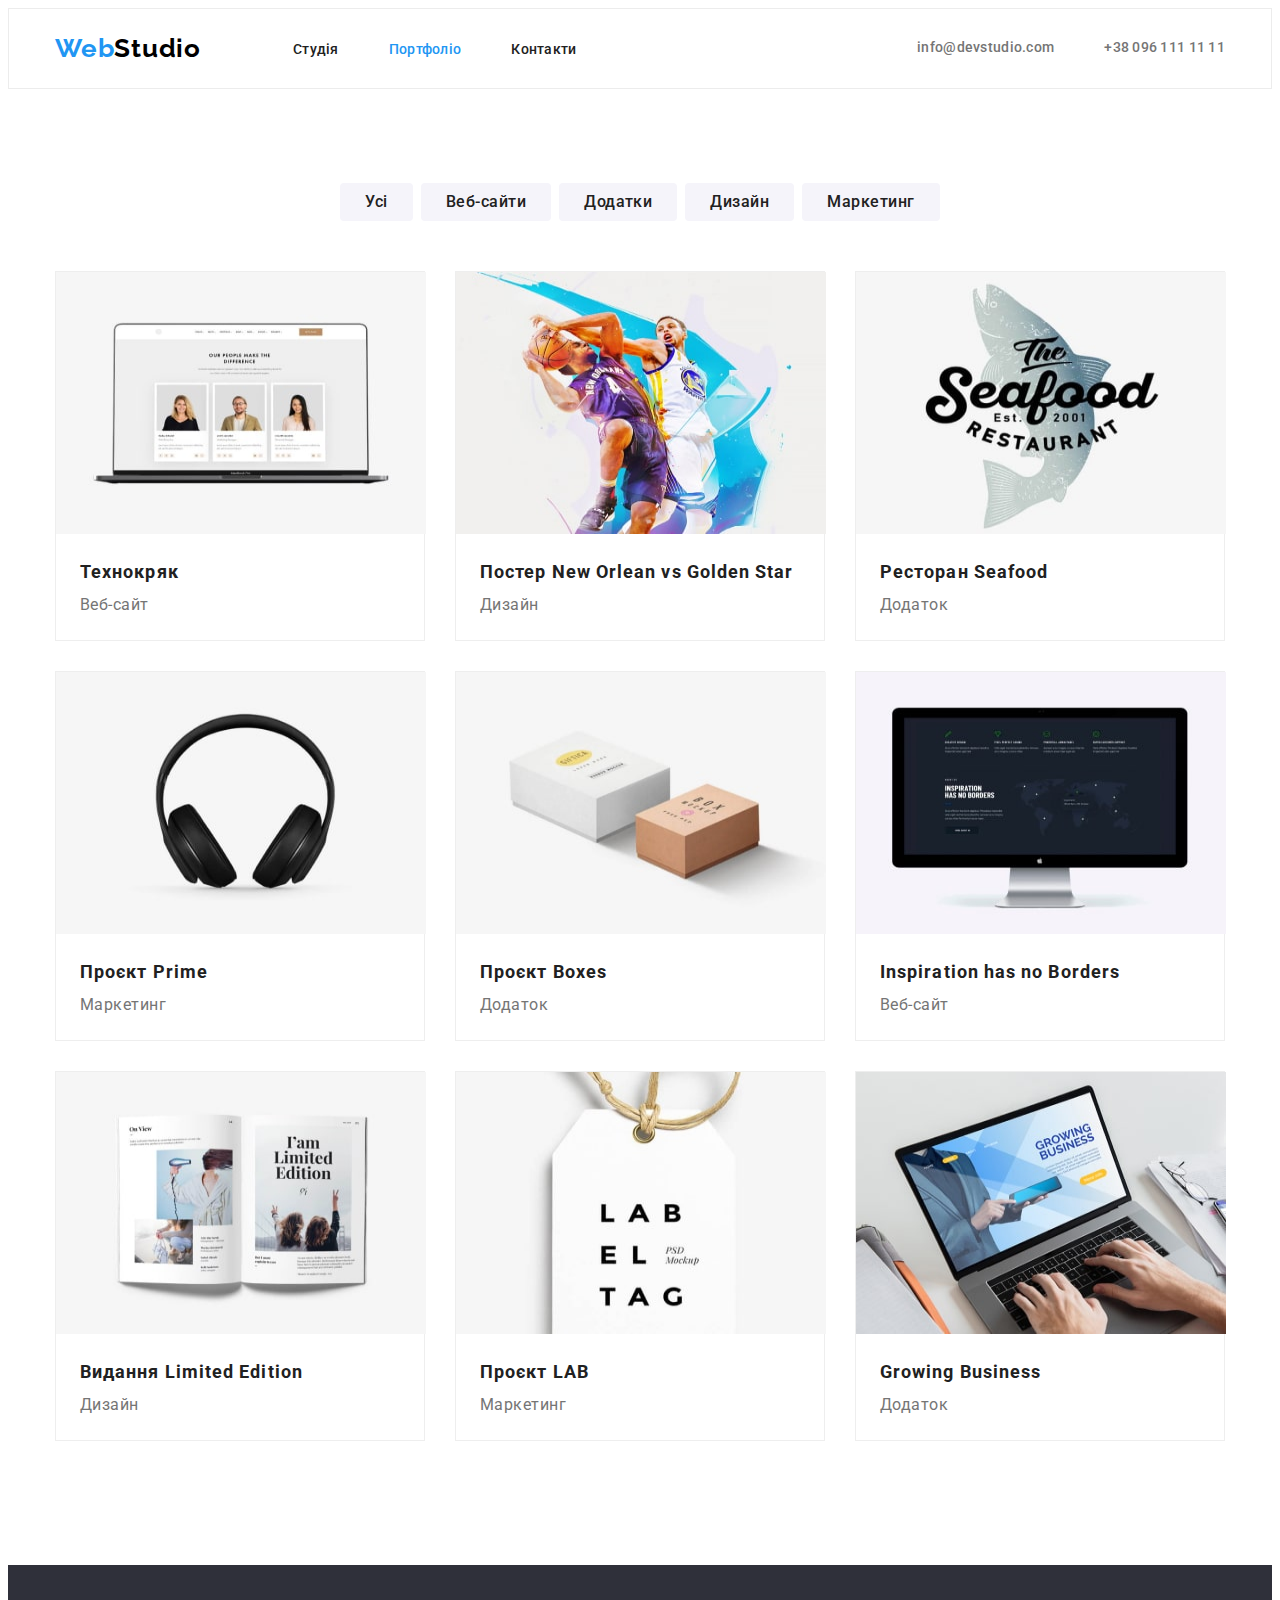
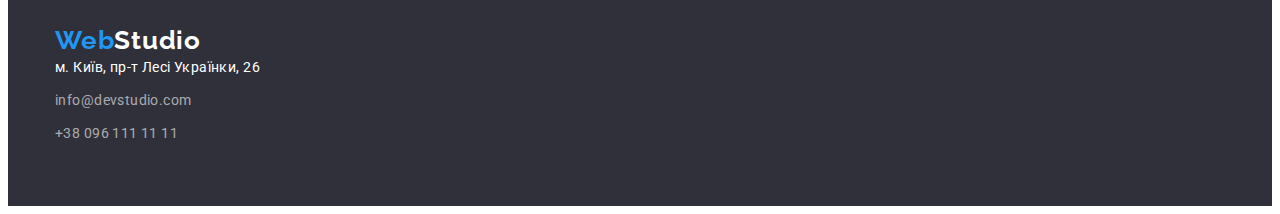
==== portfolio.html @ 326e21ad "clone" ====
<!DOCTYPE html>
<html lang="uk">

<head>
    <meta charset="UTF-8">
    <meta http-equiv="X-UA-Compatible" content="IE=edge">
    <meta name="viewport" content="width=device-width, initial-scale=1.0">
    <link rel="preconnect" href="https://fonts.googleapis.com">
    <link rel="preconnect" href="https://fonts.gstatic.com" crossorigin>
    <link
        href="https://fonts.googleapis.com/css2?family=Raleway:wght@700&family=Roboto:wght@400;500;700;900&display=swap"
        rel="stylesheet">
    <link rel="stylesheet" href="https://cdnjs.cloudflare.com/ajax/libs/modern-normalize/1.1.0/modern-normalize.min.css"
        integrity="sha512-wpPYUAdjBVSE4KJnH1VR1HeZfpl1ub8YT/NKx4PuQ5NmX2tKuGu6U/JRp5y+Y8XG2tV+wKQpNHVUX03MfMFn9Q=="
        crossorigin="anonymous" referrerpolicy="no-referrer" />
    <title>Portfolio</title>
    <link rel="stylesheet" href="./css/style.css">
</head>

<body>
    <!--Верхня лінія-->
    <header class="header">
        <div class="container">
            <a href="" target="_blank" rel="noopener noreferrer nofollow" class="header-logo logo link">Web<span
                    class="header-logo-black">Studio</span></a>
            <nav>
                <ul class="header-nav list">
                    <li><a href="./index.html" rel="noopener noreferrer nofollow" class="header-link link">Студія</a>
                    </li>
                    <li><a href="./portfolio.html" rel="noopener noreferrer nofollow"
                            class="header-link link current">Портфоліо</a>
                    </li>
                    <li><a href="" rel="noopener noreferrer nofollow" class="header-link link">Контакти</a>
                    </li>
                </ul>
            </nav>
            <ul class="header-auth-nav list">
                <li><a href="mailto:info@devstudio.com" target="_blank" rel="noopener noreferrer nofollow"
                        class="header-mail link">info@devstudio.com</a></li>
                <li><a href="tel:+380961111111" target="_blank" rel="noopener noreferrer nofollow"
                        class="header-tel link">+38 096 111 11 11</a></li>
            </ul>
        </div>
    </header>
    <main>
        <section class="portfolio">
            <div class="container">
                <h1 class="visually-hidden">Портфоліо</h1>
                <ul class="portfolio-nav list">
                    <li class="btn-items"> <button type="button" class="portfolio_btn btn">Усі</button></li>
                    <li class="btn-items"> <button type="button" class="portfolio_btn btn">Веб-сайти</button></li>
                    <li class="btn-items"> <button type="button" class="portfolio_btn btn">Додатки</button></li>
                    <li class="btn-items"> <button type="button" class="portfolio_btn btn">Дизайн</button></li>
                    <li class="btn-items"> <button type="button" class="portfolio_btn btn">Маркетинг</button></li>
                </ul>


                <ul class="project-list list">
                    <li class="project-items">
                        <a href="" target="_blank" rel="noopener noreferrer nofollow" class="project-link link">
                            <img src="./images/project01.jpg" alt="Проект 01" width="370" height="262">
                            <div class="descr">
                                <h2 class="project-title">Технокряк</h2>
                                <p class="project-text">Веб-сайт</p>
                            </div>
                        </a>
                    </li>
                    <li class="project-items">
                        <a href="" target="_blank" rel="noopener noreferrer nofollow" class="project-link link">
                            <img src="./images/project02.jpg" alt="Проект 02" width="370" height="262">
                            <div class="descr">
                                <h2 class="project-title">Постер New Orlean vs Golden Star</h2>
                                <p class="project-text">Дизайн</p>
                            </div>
                        </a>
                    </li>
                    <li class="project-items">
                        <a href="" target="_blank" rel="noopener noreferrer nofollow" class="project-link link">
                            <img src="./images/project03.jpg" alt="Проект 03" width="370" height="262">
                            <div class="descr">
                                <h2 class="project-title">Ресторан Seafood</h2>
                                <p class="project-text">Додаток</p>
                            </div>
                        </a>
                    </li>
                    <li class="project-items">
                        <a href="" target="_blank" rel="noopener noreferrer nofollow" class="project-link link">
                            <img src="./images/project04.jpg" alt="Проект 04" width="370" height="262">
                            <div class="descr">
                                <h2 class="project-title">Проєкт Prime</h2>
                                <p class="project-text">Маркетинг</p>
                            </div>
                        </a>
                    </li>
                    <li class="project-items">
                        <a href="" target="_blank" rel="noopener noreferrer nofollow" class="project-link link">
                            <img src="./images/project05.jpg" alt="Проект 05" width="370" height="262">
                            <div class="descr">
                                <h2 class="project-title">Проєкт Boxes</h2>
                                <p class="project-text">Додаток</p>
                            </div>
                        </a>
                    </li>
                    <li class="project-items">
                        <a href="" target="_blank" rel="noopener noreferrer nofollow" class="project-link link">
                            <img src="./images/project06.jpg" alt="Проект 06" width="370" height="262">
                            <div class="descr">
                                <h2 class="project-title">Inspiration has no Borders</h2>
                                <p class="project-text">Веб-сайт</p>
                            </div>
                        </a>
                    </li>
                    <li class="project-items">
                        <a href="" target="_blank" rel="noopener noreferrer nofollow" class="project-link link">
                            <img src="./images/project07.jpg" alt="Проект 07" width="370" height="262">
                            <div class="descr">
                                <h2 class="project-title">Видання Limited Edition</h2>
                                <p class="project-text">Дизайн</p>
                            </div>
                        </a>
                    </li>
                    <li class="project-items">
                        <a href="" target="_blank" rel="noopener noreferrer nofollow" class="project-link link">
                            <img src="./images/project08.jpg" alt="Проект 08" width="370" height="262">
                            <div class="descr">
                                <h2 class="project-title">Проєкт LAB</h2>
                                <p class="project-text">Маркетинг</p>
                            </div>
                        </a>
                    </li>
                    <li class="project-items">
                        <a href="" target="_blank" rel="noopener noreferrer nofollow" class="project-link link">
                            <img src="./images/project09.jpg" alt="СПроект 09" width="370" height="262">
                            <div class="descr">
                                <h2 class="project-title">Growing Business</h2>
                                <p class="project-text">Додаток</p>
                            </div>
                        </a>
                    </li>
                </ul>
            </div>
        </section>
    </main>
    <!--Підвал-->
    <footer class="footer">
        <div class="container">
            <a href="" target="_blank" rel="noopener noreferrer nofollow" class="footer-logo logo link">Web<span
                    class="footer-logo-white">Studio</span></a>
            <address class="footer-address">
                <ul class="footer-list list">
                    <li class="footer-items"><a href="https://goo.gl/maps/jgDKuxCp8KNMwroH9" target="_blank"
                            rel="noopener noreferrer nofollow" class="footer-address-contact link">м. Київ, пр-т Лесі
                            Українки, 26</a></li>
                    <li class="footer-items"><a href="mailto:info@devstudio.com" target="_blank"
                            rel="noopener noreferrer nofollow" class="footer-address-mail link">info@devstudio.com</a>
                    </li>
                    <li class="footer-items"><a href="tel:+380961111111" target="_blank"
                            rel="noopener noreferrer nofollow" class="footer-address-tel link">+38
                            096 111 11 11</a></li>
                </ul>
            </address>
            <!-- <ul>
                <li><a href="" aria-label="Facebook"></a></li>
                <li><a href="" aria-label="Twiter"></a></li>
                <li><a href="" aria-label="Instagram"></a></li>
                <li><a href="" aria-label="LinkedIn"></a></li>
            </ul> -->
        </div>
    </footer>

</body>

</html>
---- css/style.css ----
:root {
    /* основний колір тексту */
    --primary_text-color: #757575;
    /* колір тексту заголовків */
    --title-text-color: #212121;
    /* основний білий колір*/
    --primary-white-color: #FFFFFF;
    /* вторичний чорний колір*/
    --secondary-black-color: #000000;
    /* вторичний чорний колір*/
    --secondary-white-color-opacity: rgba(255, 255, 255, 0.6);
    /* колір акценту*/
    --accent_color: #2196F3;

    /* колір фону */
    --primari-bg-color: #F5F5F5;
    /* колір фону */
    --primari-black-bg-color: #2F303A;
    /* вторичний білий колір фону */
    --secondary-bg-color: #F5F4FA;

    --main-font: 'Roboto', sans-serif;
    --secondary-font: 'Raleway', sans-serif;
}

html {
    box-sizing: border-box;
}

*,
*::after,
*::before {
    box-sizing: inherit;
}

p,
h1,
h2,
h3,
h4,
h5,
h6 {
    margin: 0px;
}

ul,
ol {
    margin: 0px;
    padding-left: 0px;
}

button {
    cursor: pointer;
}

img {
    display: block;
}

body {
    font-family: var(--main-font);
}

/* ------Utilitarian Class  -------- */
.link {
    text-decoration: none;
}

.list {
    list-style: none;
}

.visually-hidden {
    position: absolute;
    width: 1px;
    height: 1px;
    margin: -1px;
    border: 0;
    padding: 0;
    white-space: nowrap;
    overflow: hidden;
}

.title {
    font-weight: 700;
    font-size: 36px;
    line-height: 1.17;
    text-align: center;
    letter-spacing: 0.03em;
    color: var(--title-text-color);
}

.logo {
    font-family: var(--secondary-font);
    font-weight: 700;
    font-size: 26px;
    line-height: 1.19;
    letter-spacing: 0.03em;
    color: var(--accent_color);
}

.btn {
    font-family: inherit;
    border-radius: 4px;
    border: 0;
}

.container {
    width: 1200px;
    padding-left: 15px;
    padding-right: 15px;
    margin: 0 auto;
}

/* ------HEADER-------- */
.header {
    background: var(--primary-white-color);
    border: 1px solid #ECECEC;
}

header .container {
    display: flex;
    align-items: center;

}

.header-logo {
    margin-right: 92px;
    padding: 24px 0;
    display: block;
}

.header-logo-black {
    color: var(--secondary-black-color);
}

.header-nav {
    display: flex;
}

.header-nav li {
    margin-right: 50px;
}

.header-nav li:last-child {
    margin-right: 0;
}

.header-auth-nav {
    font-weight: 500;
    font-size: 14px;
    line-height: 1.14;
    letter-spacing: 0.02em;
    display: flex;
    margin-left: auto;
}

.header-link {
    font-weight: 500;
    font-size: 14px;
    line-height: 1.14;
    letter-spacing: 0.02em;
    color: var(--title-text-color);
}

.header-link:hover,
.header-link:focus,
.current {
    color: var(--accent_color);
}

.header-tel {
    margin-left: 50px;
}

.header-mail,
.header-tel {
    color: var(--primary_text-color);
}

.header-mail:hover,
.header-mail:focus,
.header-tel:hover,
.header-tel:focus {
    color: var(--accent_color);
}

/* ------ HERO -------- */
.hero {
    /* временно */
    background: var(--primari-black-bg-color);
    padding-top: 200px;
    padding-bottom: 200px;
}

.hero .container {}

.hero-title {
    font-weight: 900;
    font-size: 44px;
    line-height: 1.36;
    text-align: center;
    letter-spacing: 0.06em;
    text-transform: uppercase;
    color: var(--primary-white-color);
    margin-bottom: 30px;
}

.hero-btn {
    width: 216px;
    height: 50px;
    left: 692px;
    top: 430px;
    font-weight: 700;
    font-size: 16px;
    line-height: 1.88;
    letter-spacing: 0.06em;
    color: var(--primary-white-color);
    background: var(--accent_color);
    border: 0;
    box-shadow: 0px 4px 4px rgba(0, 0, 0, 0.15);
    margin: 0 auto;
    display: block;
}

.hero-btn:hover,
.hero-btn:focus {
    background: #188CE8;
}

/* ------ PROPERTY -------- */
.property {
    padding: 94px 0;
}

.container .property-list {
    display: flex;
}

.property-items {
    margin-right: 30px;

}

.property-items:last-child {
    margin-right: 0;
}

.property-pre-title {
    font-size: 14px;
    line-height: 1.14;
    letter-spacing: 0.03em;
    text-transform: uppercase;
    color: var(--title-text-color);
    margin-bottom: 10px;
}

.property-text {
    font-size: 14px;
    line-height: 1.71;
    letter-spacing: 0.03em;
    color: var(--primary_text-color);
}

/* ------OUR WORK-------- */
.our-work {
    padding-bottom: 94px;
}

.our-work-title {
    margin-bottom: 50px;
}

.our-work .our-work-list {
    display: flex;
    gap: 30px;
}

/* ------OUR TEAM-------- */
.our-team {
    background: var(--secondary-bg-color);
    padding: 94px 0;
}

.our-team-title {
    margin-bottom: 50px;
}

.our-team .our-team-list {
    display: flex;
    justify-content: space-around;
}

.our-team-items {
    background: var(--primary-white-color);
}

.our-team-subtitle {
    font-weight: 500;
    font-size: 16px;
    line-height: 1.19;
    text-align: center;
    letter-spacing: 0.03em;
    color: var(--title-text-color);

    padding-bottom: 10px;
}

.our-team-text {
    font-size: 16px;
    line-height: 1.19;
    text-align: center;
    letter-spacing: 0.03em;
    color: var(--primary_text-color);

}

.our-team-list .descr {
    padding-top: 30px;
    padding-bottom: 30px;
}


/* ------ FOOTER -------- */
.footer {
    background: var(--primari-black-bg-color);
    padding-top: 60px;
    padding-bottom: 60px;
}

.footer-logo {
    display: block;
}

.footer-logo-white {
    color: var(--primary-white-color);

}

.footer-list {}

.footer-items {
    padding-bottom: 9px;
}

.footer-items:last-child {
    padding-bottom: 0;
}

.footer-address-contact {
    font-size: 14px;
    line-height: 1.71;
    letter-spacing: 0.03em;
    color: var(--primary-white-color);
}

.footer-address-tel,
.footer-address-mail {
    font-size: 14px;
    line-height: 1.71;
    letter-spacing: 0.03em;
    color: var(--secondary-white-color-opacity);
}

.footer-address {
    font-style: inherit;
}

.footer-address-contact:hover,
.footer-address-contact:focus,
.footer-address-mail:hover,
.footer-address-mail:focus,
.footer-address-tel:hover,
.footer-address-tel:focus {
    color: var(--accent_color);
}

/* ------PORTFOLIO  -------- */

.portfolio {
    padding-top: 94px;
    padding-bottom: 94px;
}

.container .portfolio-nav {
    display: flex;
    justify-content: center;
    margin-bottom: 50px;
}


/* ------ FILTERS -------- */
.btn-items:not(:last-child) {
    margin-right: 8px;
}

.portfolio_btn {
    font-weight: 500;
    font-size: 16px;
    line-height: 1.62;
    text-align: center;
    letter-spacing: 0.03em;
    color: var(--title-text-color);
    background: var(--secondary-bg-color);
    padding: 6px 25px;
}

.portfolio_btn:hover,
.portfolio_btn:focus {
    color: var(--primary-white-color);
    background: var(--accent_color);
    box-shadow: 0px 3px 1px rgba(0, 0, 0, 0.1), 0px 1px 2px rgba(0, 0, 0, 0.08), 0px 2px 2px rgba(0, 0, 0, 0.12);
}

/* ------ PROJECT -------- */
.container .project-list {
    display: flex;
    flex-wrap: wrap;
}

.project-items {
    border: 1px solid #EEEEEE;
    width: calc((100% - 60px) / 3);
    margin-right: 30px;
    margin-bottom: 30px;
}

.project-items:nth-child(3n) {
    margin-right: 0;
}

.project-title {
    font-size: 18px;
    line-height: 2;
    letter-spacing: 0.06em;
    color: var(--title-text-color);

}

.project-text {
    font-size: 16px;
    line-height: 1.88;
    letter-spacing: 0.03em;
    color: var(--primary_text-color);

}

.project-items .descr {
    padding-top: 20px;
    padding-bottom: 20px;
    padding-left: 24px;
    padding-left: 24px;
}
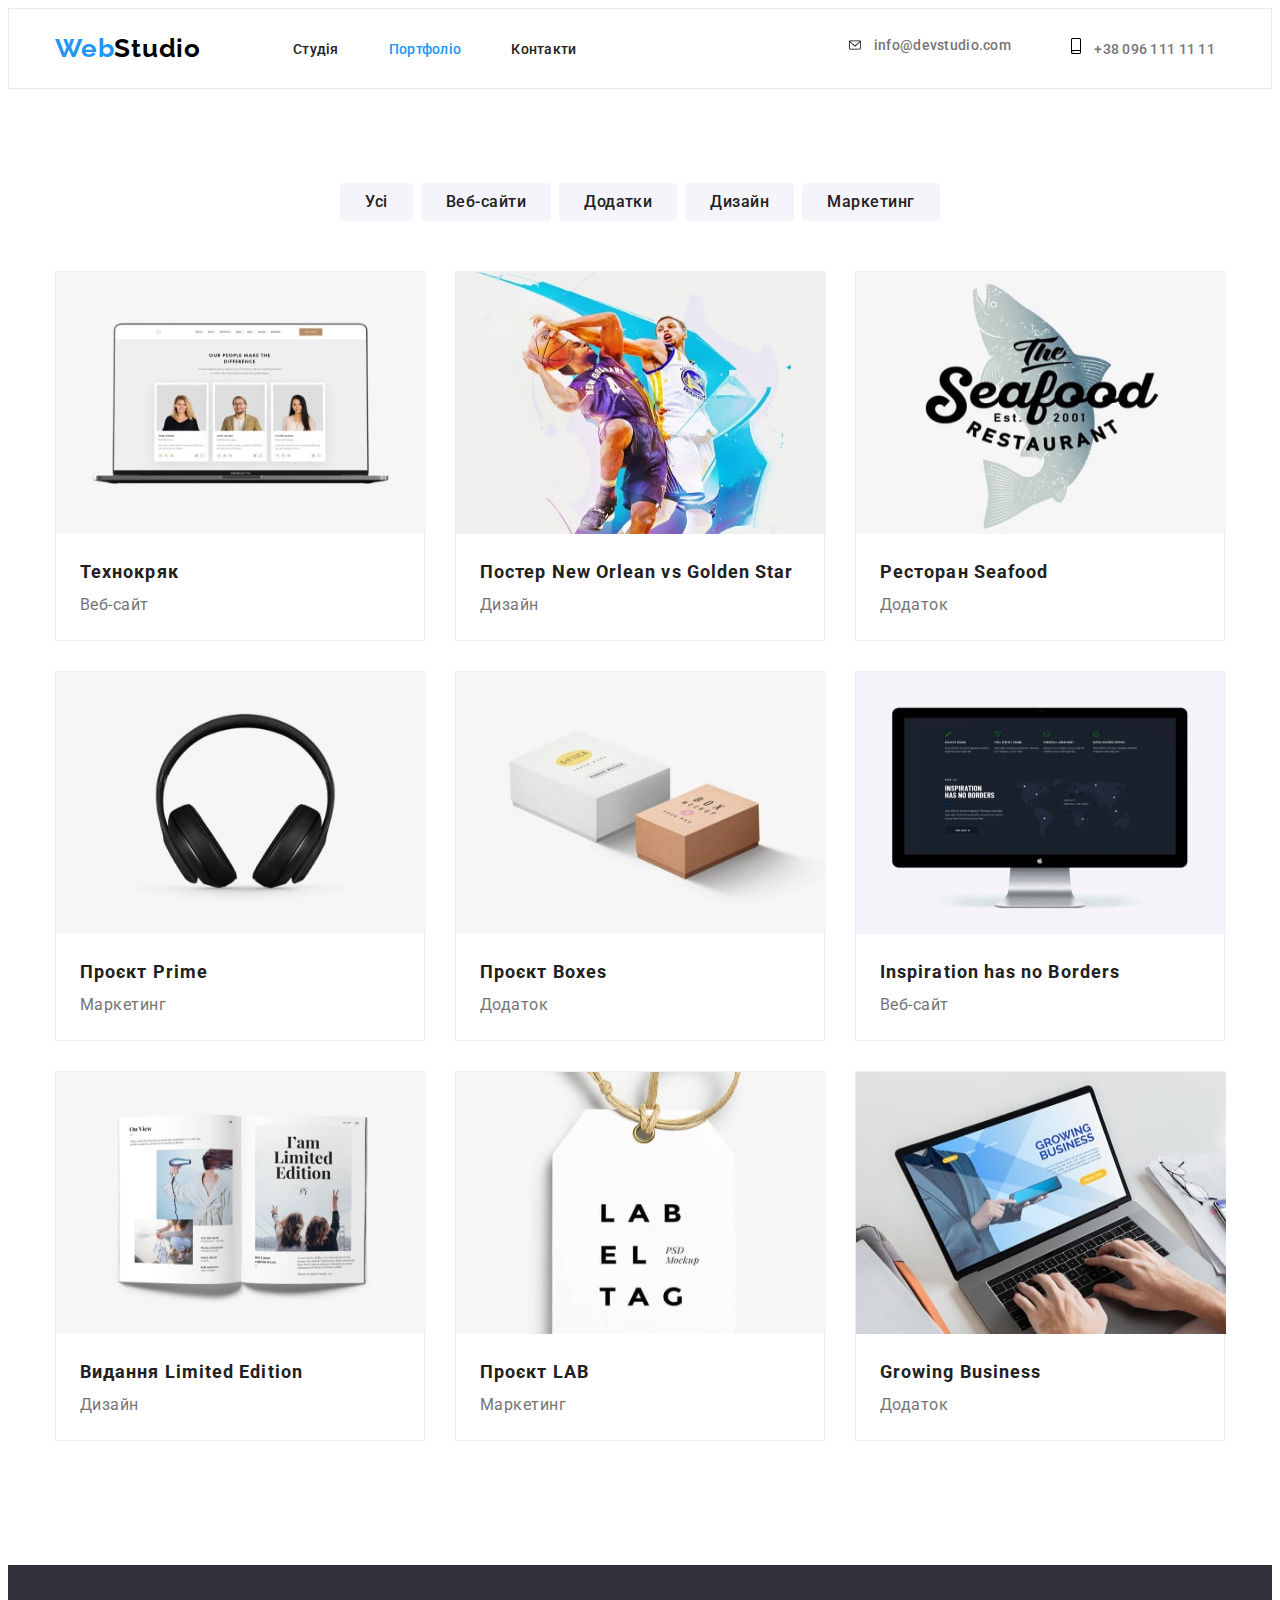
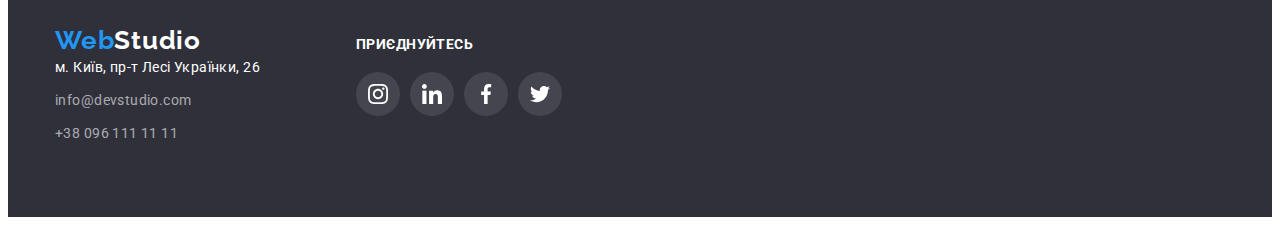
==== commit c7427921: "add focus" ====
--- a/portfolio.html
+++ b/portfolio.html
@@ -35,10 +35,23 @@
                 </ul>
             </nav>
             <ul class="header-auth-nav list">
-                <li><a href="mailto:info@devstudio.com" target="_blank" rel="noopener noreferrer nofollow"
-                        class="header-mail link">info@devstudio.com</a></li>
-                <li><a href="tel:+380961111111" target="_blank" rel="noopener noreferrer nofollow"
-                        class="header-tel link">+38 096 111 11 11</a></li>
+                <li class="header-auth-items"><a href="mailto:info@devstudio.com" target="_blank"
+                        rel="noopener noreferrer nofollow" class="header-mail link">
+                        <svg class="header-mail-icon icon">
+                            <use href="./images/icons.svg#icon-envelope"></use>
+                        </svg>
+
+                        <span class="header-mail-icon icon">info@devstudio.com</span>
+                    </a>
+                </li>
+                <li class="header-auth-items"><a href="tel:+380961111111" target="_blank"
+                        rel="noopener noreferrer nofollow" class="header-tel link">
+                        <svg class="header-tel-icon icon">
+                            <use href="./images/icons.svg#icon-smartphone"></use>
+                        </svg>
+                        <span class="header-mail-icon icon">+38 096 111 11 11</span>
+                    </a>
+                </li>
             </ul>
         </div>
     </header>
@@ -144,27 +157,47 @@
     <!--Підвал-->
     <footer class="footer">
         <div class="container">
-            <a href="" target="_blank" rel="noopener noreferrer nofollow" class="footer-logo logo link">Web<span
-                    class="footer-logo-white">Studio</span></a>
-            <address class="footer-address">
-                <ul class="footer-list list">
-                    <li class="footer-items"><a href="https://goo.gl/maps/jgDKuxCp8KNMwroH9" target="_blank"
-                            rel="noopener noreferrer nofollow" class="footer-address-contact link">м. Київ, пр-т Лесі
-                            Українки, 26</a></li>
-                    <li class="footer-items"><a href="mailto:info@devstudio.com" target="_blank"
-                            rel="noopener noreferrer nofollow" class="footer-address-mail link">info@devstudio.com</a>
-                    </li>
-                    <li class="footer-items"><a href="tel:+380961111111" target="_blank"
-                            rel="noopener noreferrer nofollow" class="footer-address-tel link">+38
-                            096 111 11 11</a></li>
-                </ul>
-            </address>
-            <!-- <ul>
-                <li><a href="" aria-label="Facebook"></a></li>
-                <li><a href="" aria-label="Twiter"></a></li>
-                <li><a href="" aria-label="Instagram"></a></li>
-                <li><a href="" aria-label="LinkedIn"></a></li>
-            </ul> -->
+            <div class="footer-list-items item1">
+                <a href="" target="_blank" rel="noopener noreferrer nofollow" class="footer-logo logo link">Web<span
+                        class="footer-logo-white">Studio</span></a>
+                <address class="footer-address">
+                    <ul class="footer-list list">
+                        <li class="footer-items"><a href="https://goo.gl/maps/jgDKuxCp8KNMwroH9" target="_blank"
+                                rel="noopener noreferrer nofollow" class="footer-address-contact link">м. Київ, пр-т
+                                Лесі
+                                Українки, 26</a></li>
+                        <li class="footer-items"><a href="mailto:info@devstudio.com" target="_blank"
+                                rel="noopener noreferrer nofollow"
+                                class="footer-address-mail link">info@devstudio.com</a>
+                        </li>
+                        <li class="footer-items"><a href="tel:+380961111111" target="_blank"
+                                rel="noopener noreferrer nofollow" class="footer-address-tel link">+38
+                                096 111 11 11</a></li>
+                    </ul>
+                </address>
+            </div>
+            <div class="footer-list-items item2">
+                <h2 class="footer-title title">приєднуйтесь</h2>
+                <ul class="footer-soc-list list">
+                    <li class="footer-soc-items"><a href="#" class="footer-soc-link link"><svg width="20" height="20"
+                                class="footer-soc-icons">
+                                <use href="./images/icons.svg#icon-instagram"></use>
+                            </svg></a></li>
+                    <li class="footer-soc-items"><a href="#" class="footer-soc-link link"><svg width="20" height="20"
+                                class="footer-soc-icons">
+                                <use href="./images/icons.svg#icon-linkedin"></use>
+                            </svg></a></li>
+                    <li class="footer-soc-items"><a href="#" class="footer-soc-link link"><svg width="20" height="20"
+                                class="footer-soc-icons">
+                                <use href="./images/icons.svg#icon-facebook"></use>
+                            </svg></a></li>
+                    <li class="footer-soc-items"><a href="#" class="footer-soc-link link"><svg width="20" height="20"
+                                class="footer-soc-icons">
+                                <use href="./images/icons.svg#icon-twitter"></use>
+                            </svg></a></li>
+                </ul>
+            </div>
+            </ul>
         </div>
     </footer>
 
--- a/css/style.css
+++ b/css/style.css
@@ -155,6 +155,18 @@
     margin-left: auto;
 }
 
+.header-mail-icon {
+    margin-right: 10px;
+    height: 10px;
+    width: 12px;
+}
+
+.header-tel-icon {
+    margin-right: 10px;
+    height: 16px;
+    width: 10px;
+}
+
 .header-link {
     font-weight: 500;
     font-size: 14px;
@@ -163,10 +175,12 @@
     color: var(--title-text-color);
 }
 
+
 .header-link:hover,
 .header-link:focus,
 .current {
     color: var(--accent_color);
+
 }
 
 .header-tel {
@@ -178,22 +192,27 @@
     color: var(--primary_text-color);
 }
 
-.header-mail:hover,
-.header-mail:focus,
-.header-tel:hover,
-.header-tel:focus {
+.header-auth-items:hover svg,
+.header-auth-items:focus svg,
+.header-auth-items:hover span,
+.header-auth-items:focus span,
+.current {
     color: var(--accent_color);
-}
+    fill: var(--accent_color);
+}
+
 
 /* ------ HERO -------- */
 .hero {
-    /* временно */
-    background: var(--primari-black-bg-color);
+    background-image: linear-gradient(45deg, rgba(47, 48, 58, 0.4), rgba(47, 48, 58, 0.4)),
+        url('../images/hero_bg.jpg');
+    background-repeat: no-repeat;
+    background-size: cover;
+    background-position: center;
+    background-color: rgba(47, 48, 58, 0.4);
     padding-top: 200px;
     padding-bottom: 200px;
 }
-
-.hero .container {}
 
 .hero-title {
     font-weight: 900;
@@ -239,12 +258,55 @@
 
 .property-items {
     margin-right: 30px;
-
 }
 
 .property-items:last-child {
     margin-right: 0;
 }
+
+.property-items::before {
+    display: block;
+    content: "";
+    height: 120px;
+    /* background-size: contain;  */
+
+    background: var(--secondary-bg-color);
+    margin-bottom: 30px;
+}
+
+.property-items.property-icons1::before {
+    background-image: url("../images/antenna.svg");
+    background-repeat: no-repeat;
+    background-position: center;
+}
+
+.property-items.property-icons2::before {
+    background-image: url("../images/clock.svg");
+    background-repeat: no-repeat;
+    background-position: center;
+}
+
+.property-items.property-icons3::before {
+    background-image: url("../images/diagram.svg");
+    background-repeat: no-repeat;
+    background-position: center;
+}
+
+.property-items.property-icons4::before {
+    background-image: url("../images/astronaut.svg");
+    background-repeat: no-repeat;
+    background-position: center;
+}
+
+/* 
+.property-icons {
+    background: var(--secondary-bg-color);
+    border-radius: 4px;
+    max-width: 270px;
+    max-height: 120px;
+    padding: 25px 100px;
+    margin-bottom: 30px;
+} */
 
 .property-pre-title {
     font-size: 14px;
@@ -288,11 +350,15 @@
 
 .our-team .our-team-list {
     display: flex;
-    justify-content: space-around;
+    gap: 30px;
 }
 
 .our-team-items {
     background: var(--primary-white-color);
+    filter: drop-shadow(0px 4px 4px rgba(0, 0, 0, 0.25));
+    box-shadow: 0px 1px 3px rgba(0, 0, 0, 0.12), 0px 1px 1px rgba(0, 0, 0, 0.14), 0px 2px 1px rgba(0, 0, 0, 0.2);
+    border-radius: 0px 0px 4px 4px;
+    padding-bottom: 30px;
 }
 
 .our-team-subtitle {
@@ -320,6 +386,92 @@
     padding-bottom: 30px;
 }
 
+.our-team-list {
+    display: flex;
+}
+
+.our-team-soc-list {
+    display: flex;
+    justify-content: center;
+}
+
+.our-team-soc-items {
+    width: 44px;
+    height: 44px;
+
+}
+
+.our-team-soc-items:not(:last-child) {
+    margin-right: 10px;
+
+}
+
+.our-team-soc-link {
+    display: flex;
+    width: 100%;
+    height: 100%;
+    border-radius: 50%;
+    justify-content: center;
+    align-items: center;
+    color: var(--primary_text-color);
+    background-color: var(--primary-white-color);
+}
+
+.our-team-soc-link:hover,
+.our-team-soc-link:focus {
+    background-color: var(--accent_color);
+    color: var(--primary-white-color);
+}
+
+.our-team-soc-icons {
+    fill: currentColor;
+}
+
+/* ------ CUSTOMER -------- */
+.customer {
+    padding: 94px 0;
+}
+
+.customer-title {
+    margin-bottom: 50px;
+}
+
+.customer-list {
+    display: flex;
+}
+
+.customer-items {
+    width: 170px;
+    height: 92px;
+    padding: 16px 32px;
+    gap: 30px;
+    border: 1px solid #AFB1B8;
+
+}
+
+.customer-items:not(:last-child) {
+    margin-right: 30px;
+}
+
+.customer-items:hover,
+.customer-items:focus {
+    border: 1px solid var(--accent_color);
+}
+
+.customer-icons {
+    fill: currentColor;
+}
+
+
+
+.customer-link {
+    display: flex;
+    width: 100%;
+    height: 100%;
+    justify-content: center;
+    align-items: center;
+    color: #AFB1B8;
+}
 
 /* ------ FOOTER -------- */
 .footer {
@@ -336,8 +488,6 @@
     color: var(--primary-white-color);
 
 }
-
-.footer-list {}
 
 .footer-items {
     padding-bottom: 9px;
@@ -375,6 +525,79 @@
     color: var(--accent_color);
 }
 
+.footer-title {
+    display: inline-block;
+    font-size: 14px;
+    line-height: 16px;
+    letter-spacing: 0.03em;
+    text-transform: uppercase;
+    color: var(--primary-white-color);
+    margin-bottom: 20px;
+    justify-content: left;
+}
+
+.footer-list {
+    display: flex;
+}
+
+.footer-list-items.item1 {
+    display: inline-block;
+    height: 132px;
+    width: 231px;
+
+
+}
+
+.footer-soc-list {
+    display: flex;
+    justify-content: center;
+}
+
+.footer-soc-items {
+    width: 44px;
+    height: 44px;
+
+}
+
+.footer-soc-items:not(:last-child) {
+    margin-right: 10px;
+
+}
+
+.footer-soc-link {
+    display: flex;
+    width: 100%;
+    height: 100%;
+    border-radius: 50%;
+    justify-content: center;
+    align-items: center;
+    color: var(--primary-white-color);
+    background-color: rgba(255, 255, 255, 0.1);
+}
+
+.footer-soc-link:hover,
+.footer-soc-link:focus {
+    background-color: var(--accent_color);
+    color: var(--primary-white-color);
+}
+
+.footer-soc-icons {
+    fill: currentColor;
+}
+
+.footer .container {
+    display: flex;
+    align-items: baseline;
+}
+
+.footer-list {
+    display: block;
+}
+
+.item1 {
+    margin-right: 70px;
+}
+
 /* ------PORTFOLIO  -------- */
 
 .portfolio {
@@ -387,7 +610,6 @@
     justify-content: center;
     margin-bottom: 50px;
 }
-
 
 /* ------ FILTERS -------- */
 .btn-items:not(:last-child) {
@@ -412,6 +634,10 @@
     box-shadow: 0px 3px 1px rgba(0, 0, 0, 0.1), 0px 1px 2px rgba(0, 0, 0, 0.08), 0px 2px 2px rgba(0, 0, 0, 0.12);
 }
 
+
+
+
+
 /* ------ PROJECT -------- */
 .container .project-list {
     display: flex;
@@ -450,4 +676,8 @@
     padding-bottom: 20px;
     padding-left: 24px;
     padding-left: 24px;
+}
+
+.project-items:hover {
+    box-shadow: 0px 3px 1px rgba(0, 0, 0, 0.1), 0px 1px 2px rgba(0, 0, 0, 0.08), 0px 2px 2px rgba(0, 0, 0, 0.12);
 }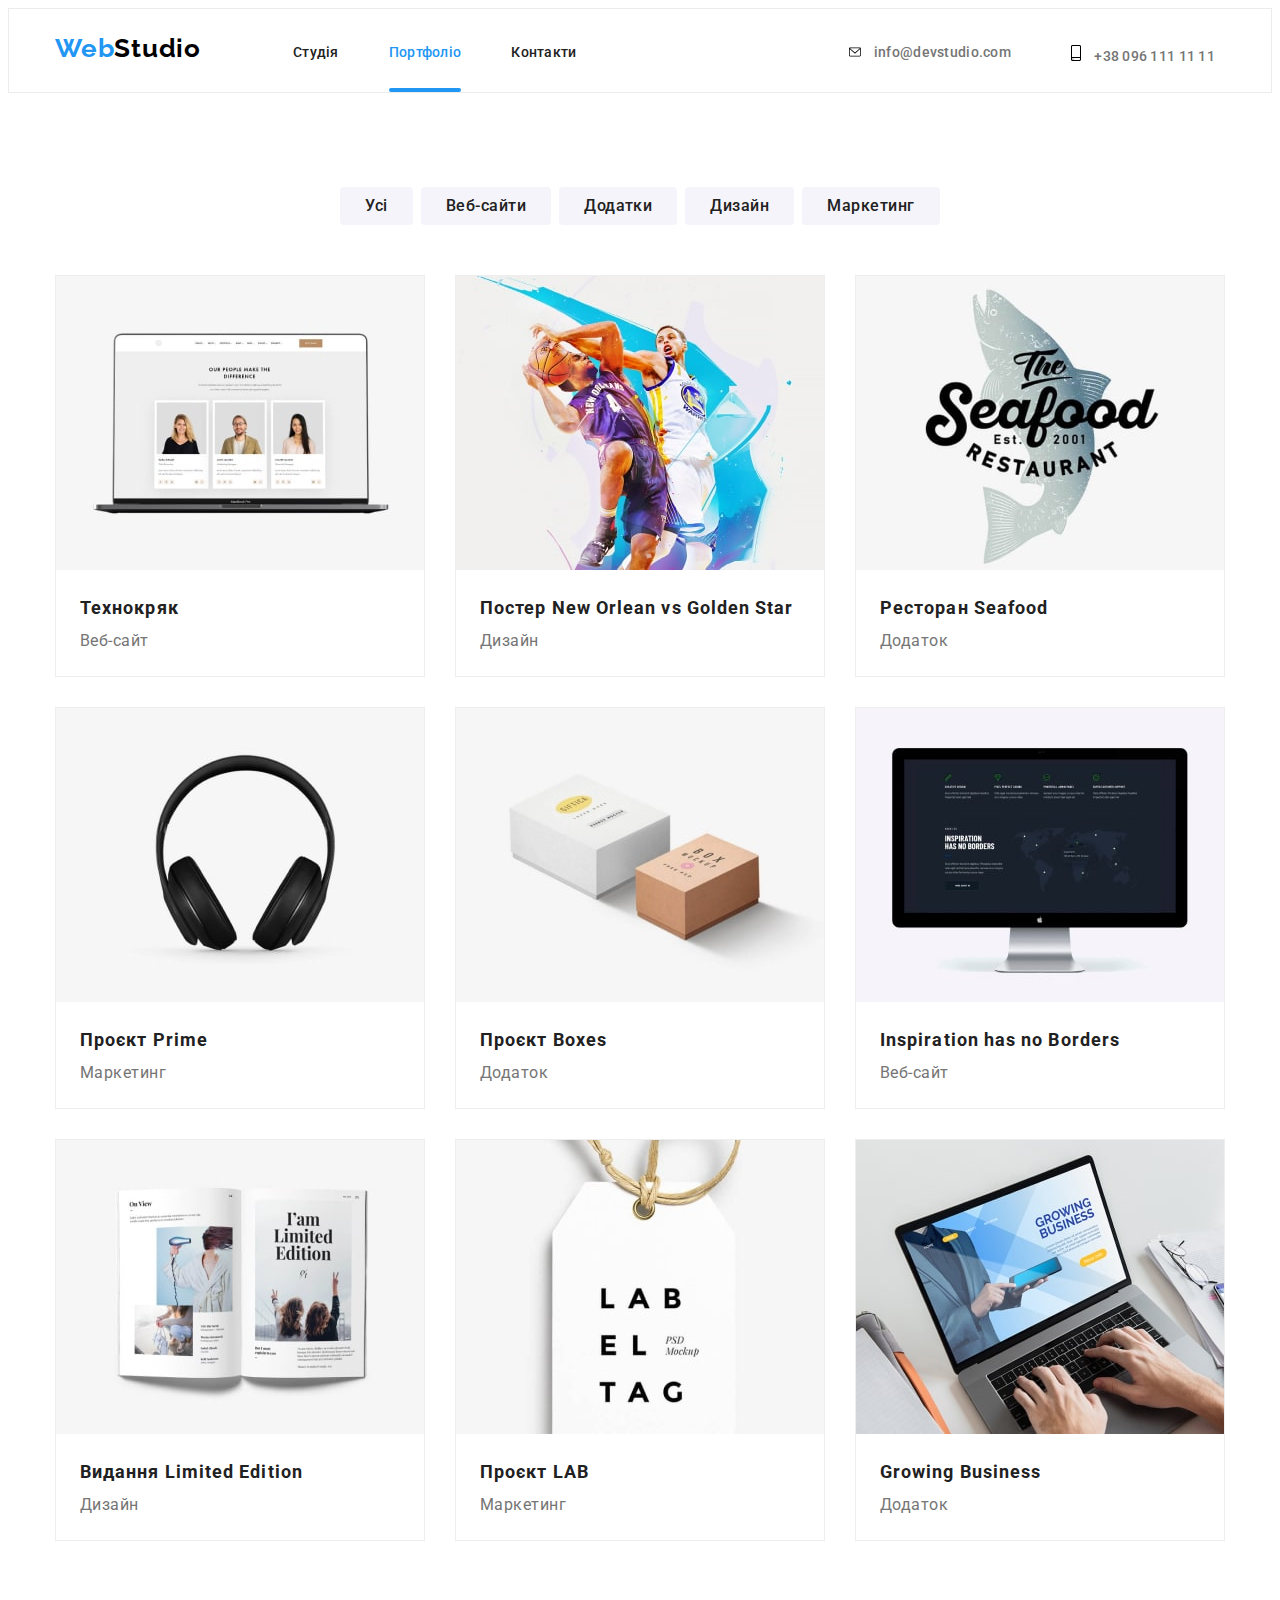
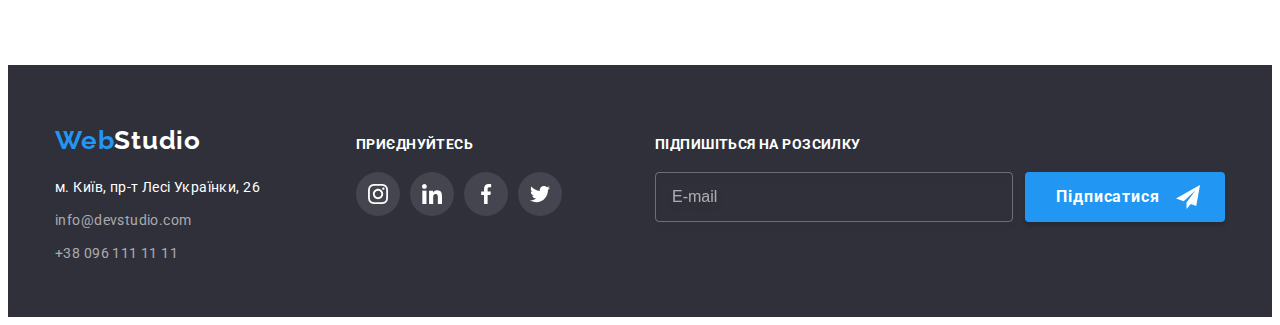
==== commit 17a8832a: "add footer button" ====
--- a/portfolio.html
+++ b/portfolio.html
@@ -71,7 +71,13 @@
                 <ul class="project-list list">
                     <li class="project-items">
                         <a href="" target="_blank" rel="noopener noreferrer nofollow" class="project-link link">
-                            <img src="./images/project01.jpg" alt="Проект 01" width="370" height="262">
+                            <div class="project-img-wrap">
+                                <img src="./images/project01.jpg" alt="Проект 01" width="370" height="294">
+                                <p class="project-item-text">Lorem ipsum dolor sit amet consectetur adipisicing elit.
+                                    Dolor debitis reprehenderit ea excepturi praesentium a consequatur repudiandae.
+                                    Nihil cupiditate a voluptas necessitatibus ratione, pariatur porro praesentium
+                                    repellendus, dignissimos asperiores incidunt.</p>
+                            </div>
                             <div class="descr">
                                 <h2 class="project-title">Технокряк</h2>
                                 <p class="project-text">Веб-сайт</p>
@@ -80,7 +86,11 @@
                     </li>
                     <li class="project-items">
                         <a href="" target="_blank" rel="noopener noreferrer nofollow" class="project-link link">
-                            <img src="./images/project02.jpg" alt="Проект 02" width="370" height="262">
+                            <div class="project-img-wrap">
+                                <img src="./images/project02.jpg" alt="Проект 01" width="370" height="294">
+                                <p class="project-item-text">Lorem ipsum dolor sit amet consectetur adipisicing elit.
+                                    Dolor debitis reprehenderit ea excepturi praesentium </p>
+                            </div>
                             <div class="descr">
                                 <h2 class="project-title">Постер New Orlean vs Golden Star</h2>
                                 <p class="project-text">Дизайн</p>
@@ -89,7 +99,12 @@
                     </li>
                     <li class="project-items">
                         <a href="" target="_blank" rel="noopener noreferrer nofollow" class="project-link link">
-                            <img src="./images/project03.jpg" alt="Проект 03" width="370" height="262">
+                            <div class="project-img-wrap">
+                                <img src="./images/project03.jpg" alt="Проект 01" width="370" height="294">
+                                <p class="project-item-text">Lorem ipsum dolor sit amet consectetur adipisicing elit.
+                                    Dolor debitis reprehenderit ea excepturi praesentium a consequatur repudiandae.
+                                    Nihil cupiditate a voluptas necessitatibus ratione,</p>
+                            </div>
                             <div class="descr">
                                 <h2 class="project-title">Ресторан Seafood</h2>
                                 <p class="project-text">Додаток</p>
@@ -98,7 +113,13 @@
                     </li>
                     <li class="project-items">
                         <a href="" target="_blank" rel="noopener noreferrer nofollow" class="project-link link">
-                            <img src="./images/project04.jpg" alt="Проект 04" width="370" height="262">
+                            <div class="project-img-wrap">
+                                <img src="./images/project04.jpg" alt="Проект 01" width="370" height="294">
+                                <p class="project-item-text">Lorem ipsum dolor sit amet consectetur adipisicing elit.
+                                    Dolor debitis reprehenderit ea excepturi praesentium a consequatur repudiandae.
+                                    Nihil cupiditate a voluptas necessitatibus ratione, pariatur porro praesentium
+                                    repellendus, dignissimos asperiores incidunt.</p>
+                            </div>
                             <div class="descr">
                                 <h2 class="project-title">Проєкт Prime</h2>
                                 <p class="project-text">Маркетинг</p>
@@ -107,7 +128,13 @@
                     </li>
                     <li class="project-items">
                         <a href="" target="_blank" rel="noopener noreferrer nofollow" class="project-link link">
-                            <img src="./images/project05.jpg" alt="Проект 05" width="370" height="262">
+                            <div class="project-img-wrap">
+                                <img src="./images/project05.jpg" alt="Проект 01" width="370" height="294">
+                                <p class="project-item-text">Lorem ipsum dolor sit amet consectetur adipisicing elit.
+                                    Dolor debitis reprehenderit ea excepturi praesentium a consequatur repudiandae.
+                                    Nihil cupiditate a voluptas necessitatibus ratione, pariatur porro praesentium
+                                    repellendus, dignissimos asperiores incidunt.</p>
+                            </div>
                             <div class="descr">
                                 <h2 class="project-title">Проєкт Boxes</h2>
                                 <p class="project-text">Додаток</p>
@@ -116,7 +143,13 @@
                     </li>
                     <li class="project-items">
                         <a href="" target="_blank" rel="noopener noreferrer nofollow" class="project-link link">
-                            <img src="./images/project06.jpg" alt="Проект 06" width="370" height="262">
+                            <div class="project-img-wrap">
+                                <img src="./images/project06.jpg" alt="Проект 01" width="370" height="294">
+                                <p class="project-item-text">Lorem ipsum dolor sit amet consectetur adipisicing elit.
+                                    Dolor debitis reprehenderit ea excepturi praesentium a consequatur repudiandae.
+                                    Nihil cupiditate a voluptas necessitatibus ratione, pariatur porro praesentium
+                                    repellendus, dignissimos asperiores incidunt.</p>
+                            </div>
                             <div class="descr">
                                 <h2 class="project-title">Inspiration has no Borders</h2>
                                 <p class="project-text">Веб-сайт</p>
@@ -125,7 +158,12 @@
                     </li>
                     <li class="project-items">
                         <a href="" target="_blank" rel="noopener noreferrer nofollow" class="project-link link">
-                            <img src="./images/project07.jpg" alt="Проект 07" width="370" height="262">
+                            <div class="project-img-wrap">
+                                <img src="./images/project07.jpg" alt="Проект 01" width="370" height="294">
+                                <p class="project-item-text">Lorem ipsum dolor sit amet consectetur adipisicing elit.
+                                    Dolor debitis reprehenderit ea excepturi praesentium a consequatur repudiandae.
+                                    Nihil cupiditate a voluptas necessitatibus ratione,</p>
+                            </div>
                             <div class="descr">
                                 <h2 class="project-title">Видання Limited Edition</h2>
                                 <p class="project-text">Дизайн</p>
@@ -134,7 +172,12 @@
                     </li>
                     <li class="project-items">
                         <a href="" target="_blank" rel="noopener noreferrer nofollow" class="project-link link">
-                            <img src="./images/project08.jpg" alt="Проект 08" width="370" height="262">
+                            <div class="project-img-wrap">
+                                <img src="./images/project08.jpg" alt="Проект 01" width="370" height="294">
+                                <p class="project-item-text">Lorem ipsum dolor sit amet consectetur adipisicing elit.
+                                    Dolor debitis reprehenderit ea excepturi praesentium a consequatur repudiandae.
+                                    Nihil cupiditate </p>
+                            </div>
                             <div class="descr">
                                 <h2 class="project-title">Проєкт LAB</h2>
                                 <p class="project-text">Маркетинг</p>
@@ -143,7 +186,13 @@
                     </li>
                     <li class="project-items">
                         <a href="" target="_blank" rel="noopener noreferrer nofollow" class="project-link link">
-                            <img src="./images/project09.jpg" alt="СПроект 09" width="370" height="262">
+                            <div class="project-img-wrap">
+                                <img src="./images/project09.jpg" alt="Проект 01" width="370" height="294">
+                                <p class="project-item-text">Lorem ipsum dolor sit amet consectetur adipisicing elit.
+                                    Dolor debitis reprehenderit ea excepturi praesentium a consequatur repudiandae.
+                                    Nihil cupiditate a voluptas necessitatibus ratione, pariatur porro praesentium
+                                    repellendus, dignissimos asperiores incidunt.</p>
+                            </div>
                             <div class="descr">
                                 <h2 class="project-title">Growing Business</h2>
                                 <p class="project-text">Додаток</p>
@@ -197,7 +246,18 @@
                             </svg></a></li>
                 </ul>
             </div>
-            </ul>
+            <div class="footer-list-items item3">
+                <h2 class="footer-title title">Підпишіться на розсилку</h2>
+                <div class="footer-mail-list">
+                    <input type="mail" name="mailto" id="mailto" class="footer-mail-input" placeholder="E-mail">
+                    <div class="wraper-btn">
+                        <button type="submit" class="footer-mail-btn btn">Підписатися</button>
+                        <svg width="24" height="24" class="footer-mail-icons">
+                            <use href="./images/icons.svg#icon-send"></use>
+                        </svg>
+                    </div>
+                </div>
+            </div>
         </div>
     </footer>
 
--- a/css/style.css
+++ b/css/style.css
@@ -12,6 +12,7 @@
     /* колір акценту*/
     --accent_color: #2196F3;
 
+
     /* колір фону */
     --primari-bg-color: #F5F5F5;
     /* колір фону */
@@ -59,6 +60,10 @@
 
 body {
     font-family: var(--main-font);
+}
+
+textarea {
+    resize: none;
 }
 
 /* ------Utilitarian Class  -------- */
@@ -120,7 +125,7 @@
 
 header .container {
     display: flex;
-    align-items: center;
+    align-items: baseline;
 
 }
 
@@ -173,6 +178,10 @@
     line-height: 1.14;
     letter-spacing: 0.02em;
     color: var(--title-text-color);
+    transition-property: color;
+    transition-duration: 250ms;
+    transition-timing-function: linear;
+    transition-delay: 0;
 }
 
 
@@ -180,7 +189,16 @@
 .header-link:focus,
 .current {
     color: var(--accent_color);
-
+}
+
+.current::after {
+    content: "";
+    margin-top: 27px;
+    display: block;
+    width: 100%;
+    height: 4px;
+    border-radius: 2px;
+    background-color: var(--accent_color);
 }
 
 .header-tel {
@@ -190,6 +208,26 @@
 .header-mail,
 .header-tel {
     color: var(--primary_text-color);
+    transition-property: color, fill;
+    transition-duration: 250ms;
+    transition-timing-function: linear;
+    transition-delay: 0;
+}
+
+.header-mail:hover,
+.header-mail:focus,
+.header-tel:hover,
+.header-tel:focus {
+    color: var(--accent_color);
+    fill: var(--accent_color);
+}
+
+.header-auth-items svg,
+.header-auth-items span {
+    transition-property: color, fill;
+    transition-duration: 250ms;
+    transition-timing-function: linear;
+    transition-delay: 0;
 }
 
 .header-auth-items:hover svg,
@@ -240,6 +278,10 @@
     box-shadow: 0px 4px 4px rgba(0, 0, 0, 0.15);
     margin: 0 auto;
     display: block;
+    transition-property: background-color;
+    transition-duration: 250ms;
+    transition-timing-function: linear;
+    transition-delay: 0;
 }
 
 .hero-btn:hover,
@@ -272,12 +314,14 @@
 
     background: var(--secondary-bg-color);
     margin-bottom: 30px;
+    border-radius: 4px;
 }
 
 .property-items.property-icons1::before {
     background-image: url("../images/antenna.svg");
     background-repeat: no-repeat;
     background-position: center;
+
 }
 
 .property-items.property-icons2::before {
@@ -298,16 +342,6 @@
     background-position: center;
 }
 
-/* 
-.property-icons {
-    background: var(--secondary-bg-color);
-    border-radius: 4px;
-    max-width: 270px;
-    max-height: 120px;
-    padding: 25px 100px;
-    margin-bottom: 30px;
-} */
-
 .property-pre-title {
     font-size: 14px;
     line-height: 1.14;
@@ -336,6 +370,28 @@
 .our-work .our-work-list {
     display: flex;
     gap: 30px;
+}
+
+.our-work-ites-wraper {
+    position: relative;
+}
+
+.our-work-items-label {
+    position: absolute;
+    font-weight: 700;
+    font-size: 14px;
+    line-height: 1.14;
+    letter-spacing: 0.03em;
+    text-transform: uppercase;
+    color: var(--primary-white-color);
+    padding: 27px;
+    display: flex;
+    align-items: center;
+    justify-content: center;
+    width: 100%;
+    background: rgba(47, 48, 58, 0.8);
+    top: 100%;
+    transform: translateY(-100%);
 }
 
 /* ------OUR TEAM-------- */
@@ -356,7 +412,7 @@
 .our-team-items {
     background: var(--primary-white-color);
     filter: drop-shadow(0px 4px 4px rgba(0, 0, 0, 0.25));
-    box-shadow: 0px 1px 3px rgba(0, 0, 0, 0.12), 0px 1px 1px rgba(0, 0, 0, 0.14), 0px 2px 1px rgba(0, 0, 0, 0.2);
+    box-shadow: 0px 2px 1px 0px #00000033, 0px 1px 1px 0px #00000024, 0px 1px 3px 0px #0000001F;
     border-radius: 0px 0px 4px 4px;
     padding-bottom: 30px;
 }
@@ -415,6 +471,10 @@
     align-items: center;
     color: var(--primary_text-color);
     background-color: var(--primary-white-color);
+    transition-property: fill, background-color;
+    transition-duration: 250ms;
+    transition-timing-function: linear;
+    transition-delay: 0;
 }
 
 .our-team-soc-link:hover,
@@ -424,7 +484,19 @@
 }
 
 .our-team-soc-icons {
-    fill: currentColor;
+    fill: #AFB1B8;
+}
+
+.our-team-soc-link .our-team-soc-icons {
+    transition-property: fill;
+    transition-duration: 250ms;
+    transition-timing-function: linear;
+    transition-delay: 0;
+}
+
+.our-team-soc-link:hover .our-team-soc-icons,
+.our-team-soc-link:focus .our-team-soc-icons {
+    fill: var(--primary-white-color);
 }
 
 /* ------ CUSTOMER -------- */
@@ -440,37 +512,54 @@
     display: flex;
 }
 
-.customer-items {
+.customer-items:not(:last-child) {
+    margin-right: 30px;
+}
+
+
+.customer-icons {
+    fill: currentColor;
+}
+
+
+
+.customer-link {
+    display: flex;
     width: 170px;
     height: 92px;
-    padding: 16px 32px;
     gap: 30px;
     border: 1px solid #AFB1B8;
-
-}
-
-.customer-items:not(:last-child) {
-    margin-right: 30px;
-}
-
-.customer-items:hover,
-.customer-items:focus {
-    border: 1px solid var(--accent_color);
-}
-
-.customer-icons {
-    fill: currentColor;
-}
-
-
-
-.customer-link {
-    display: flex;
-    width: 100%;
-    height: 100%;
+    border-radius: 4px;
     justify-content: center;
     align-items: center;
     color: #AFB1B8;
+    transition-property: border;
+    transition-duration: 250ms;
+    transition-timing-function: linear;
+    transition-delay: 0;
+}
+
+
+.customer-link:hover,
+.customer-link:focus {
+    border: 1px solid var(--accent_color);
+}
+
+.customer-link .customer-icons {
+    transition-property: fill;
+    transition-duration: 250ms;
+    transition-timing-function: linear;
+    transition-delay: 0;
+}
+
+.customer-link:hover .customer-icons,
+.customer-link:focus .customer-icons {
+    fill: var(--accent_color);
+}
+
+.customer-icons.icon {
+    height: 60px;
+    width: 106px;
 }
 
 /* ------ FOOTER -------- */
@@ -482,6 +571,7 @@
 
 .footer-logo {
     display: block;
+    margin-bottom: 20px;
 }
 
 .footer-logo-white {
@@ -502,6 +592,10 @@
     line-height: 1.71;
     letter-spacing: 0.03em;
     color: var(--primary-white-color);
+    transition-property: color;
+    transition-duration: 250ms;
+    transition-timing-function: linear;
+    transition-delay: 0;
 }
 
 .footer-address-tel,
@@ -510,6 +604,10 @@
     line-height: 1.71;
     letter-spacing: 0.03em;
     color: var(--secondary-white-color-opacity);
+    transition-property: color;
+    transition-duration: 250ms;
+    transition-timing-function: linear;
+    transition-delay: 0;
 }
 
 .footer-address {
@@ -573,6 +671,10 @@
     align-items: center;
     color: var(--primary-white-color);
     background-color: rgba(255, 255, 255, 0.1);
+    transition-property: color, background-color;
+    transition-duration: 250ms;
+    transition-timing-function: linear;
+    transition-delay: 0;
 }
 
 .footer-soc-link:hover,
@@ -597,6 +699,74 @@
 .item1 {
     margin-right: 70px;
 }
+
+.item3 {
+    margin-left: 93px;
+}
+
+.footer-mail-input {
+    width: 358px;
+    height: 50px;
+    border: 1px solid rgba(255, 255, 255, 0.3);
+    filter: drop-shadow(0px 4px 4px rgba(0, 0, 0, 0.15));
+    border-radius: 4px;
+    background: none;
+    padding: 16px;
+    color: var(--primary-white-color);
+
+}
+
+.footer-mail-input::placeholder {
+    font-size: 16px;
+    line-height: 1.25;
+    color: var(--secondary-white-color-opacity);
+
+}
+
+.wraper-btn {
+    display: flex;
+    width: 200px;
+    height: 50px;
+    margin-left: 12px;
+    background: var(--accent_color);
+    box-shadow: 0px 4px 4px rgba(0, 0, 0, 0.15);
+    border-radius: 4px;
+    gap: 10px;
+    justify-content: center;
+    align-items: center;
+    /* transition-property: color, background-color, box-shadow;
+    transition-duration: 250ms;
+    transition-timing-function: linear;
+    transition-delay: 0; */
+}
+
+.footer-mail-btn {
+    color: var(--primary-white-color);
+    background: inherit;
+    font-weight: 700;
+    font-size: 16px;
+    line-height: 1.8;
+    letter-spacing: 0.06em;
+}
+
+.footer-mail-icons {
+    fill: var(--primary-white-color);
+}
+
+/* 
+.wraper-btn:hover,
+.wraper-btn:focus {
+    color: var(--primary-white-color);
+    background: var(--accent_color);
+    box-shadow: 0px 3px 1px rgba(0, 0, 0, 0.1), 0px 1px 2px rgba(0, 0, 0, 0.08), 0px 2px 2px rgba(0, 0, 0, 0.12);
+} */
+
+
+.footer-mail-list {
+    display: flex;
+}
+
+
 
 /* ------PORTFOLIO  -------- */
 
@@ -625,6 +795,11 @@
     color: var(--title-text-color);
     background: var(--secondary-bg-color);
     padding: 6px 25px;
+    transition-property: color, background-color, box-shadow;
+    transition-duration: 250ms;
+    transition-timing-function: linear;
+    transition-delay: 0;
+
 }
 
 .portfolio_btn:hover,
@@ -649,6 +824,10 @@
     width: calc((100% - 60px) / 3);
     margin-right: 30px;
     margin-bottom: 30px;
+    transition-property: box-shadow;
+    transition-duration: 250ms;
+    transition-timing-function: linear;
+    transition-delay: 0;
 }
 
 .project-items:nth-child(3n) {
@@ -679,5 +858,251 @@
 }
 
 .project-items:hover {
-    box-shadow: 0px 3px 1px rgba(0, 0, 0, 0.1), 0px 1px 2px rgba(0, 0, 0, 0.08), 0px 2px 2px rgba(0, 0, 0, 0.12);
+    box-shadow: 0px 4px 4px rgba(0, 0, 0, 0.25);
+}
+
+.project-items:hover .project-item-text {
+
+    transform: translateY(0);
+}
+
+.project-img-wrap {
+    position: relative;
+    overflow: hidden;
+}
+
+.project-item-text {
+    position: absolute;
+    top: 0;
+    padding: 63px 24px;
+    font-size: 18px;
+    line-height: 1.56;
+    letter-spacing: 0.03em;
+    color: var(--primary-white-color);
+    background: var(--accent_color);
+    height: 100%;
+    transform: translateY(100%);
+    transition-property: transform;
+    transition-duration: 250ms;
+    transition-timing-function: linear;
+    transition-delay: 0;
+    overflow: auto;
+}
+
+.project-item-text::-webkit-scrollbar {
+    width: 0.7em;
+    border-radius: 0.35em;
+}
+
+.project-item-text::-webkit-scrollbar-track {
+    box-shadow: inset 0 0 6px rgba(0, 0, 0, 0.3);
+}
+
+.project-item-text::-webkit-scrollbar-thumb {
+    background-color: var(--primary_text-color);
+    border-radius: 0.35em;
+}
+
+/* ------ MODAL WINDOWS -------- */
+.backdrop {
+    width: 100%;
+    height: 100%;
+    position: fixed;
+    top: 0;
+    background: rgb(50, 50, 50, 0.5);
+    transition: opacity 300ms linear, visibility 300ms linear;
+}
+
+.modal {
+    position: absolute;
+    top: 50%;
+    left: 50%;
+    transform: translate(-50%, -50%);
+    transition: transform 300ms linear;
+    width: 528px;
+    height: 581px;
+    background: var(--primari-bg-color);
+    border-radius: 4px;
+    padding: 40px;
+}
+
+.backdrop.is-hidden .modal {
+    transform: translateX(-100px) rotate(90deg) translateY(-500px);
+
+}
+
+.modal-close {
+    position: absolute;
+    top: 10px;
+    right: 10px;
+    width: 30px;
+    height: 30px;
+    fill: var(--secondary-black-color);
+    background: var(--primary-white-color);
+    border: 1px solid rgba(0, 0, 0, 0.1);
+    border-radius: 50%;
+    display: flex;
+    align-items: center;
+    justify-content: center;
+}
+
+.is-hidden {
+    opacity: 0;
+    visibility: hidden;
+    pointer-events: none;
+}
+
+.modal-btn {
+    width: 200px;
+    height: 50px;
+    left: 692px;
+    top: 430px;
+    font-weight: 700;
+    font-size: 16px;
+    line-height: 1.88;
+    letter-spacing: 0.06em;
+    color: var(--primary-white-color);
+    background: var(--accent_color);
+    border: 0;
+    box-shadow: 0px 4px 4px rgba(0, 0, 0, 0.15);
+    margin: 0 auto;
+    display: block;
+    transition-property: background-color;
+    transition-duration: 250ms;
+    transition-timing-function: linear;
+    transition-delay: 0;
+}
+
+.modal-btn:hover,
+.modal-btn:focus {
+    background: #188CE8;
+}
+
+.modal-form-list {
+    margin-top: 12px;
+    margin-bottom: 20px;
+    gap: 10px;
+
+}
+
+.modal-form-field {
+    display: flex;
+    position: relative;
+    flex-direction: column;
+    padding-top: 18px;
+
+}
+
+.modal-form label {
+    color: var(--primary_text-color);
+    font-size: 12px;
+    line-height: 1.16;
+    letter-spacing: 0.01em;
+}
+
+.modal-form-field input {
+
+    padding-left: 42px;
+    margin: 0;
+    height: 40px;
+    border: 1px solid rgba(33, 33, 33, 0.2);
+    border-radius: 4px;
+    transition-property: border;
+    transition-duration: 250ms;
+    transition-timing-function: linear;
+    transition-delay: 0;
+}
+
+
+
+.modal-form-field:not(:last-child) {
+    margin-bottom: 10px;
+}
+
+.modal-title {
+    font-size: 20px;
+    line-height: 1.15;
+    text-align: center;
+    letter-spacing: 0.03em;
+    color: var(--title-text-color);
+}
+
+.modal-form-label {
+    position: absolute;
+    top: 0;
+    left: 0;
+}
+
+.modal-form-icons {
+    position: absolute;
+    top: 50%;
+    margin: 0 12px;
+    fill: var(--title-text-color);
+}
+
+:focus-within .modal-form-field:hover input,
+.modal-form-field:focus input,
+.modal-form-field:hover textarea,
+.modal-form-field:focus textarea {
+    border: 1px solid var(--accent_color);
+}
+
+.modal-form-field textarea {
+    transition-property: border;
+    transition-duration: 250ms;
+    transition-timing-function: linear;
+    transition-delay: 0;
+}
+
+.modal-form-field .modal-form-icons {
+    transition-property: fill;
+    transition-duration: 250ms;
+    transition-timing-function: linear;
+    transition-delay: 0;
+}
+
+.modal-form-field:hover .modal-form-icons,
+.modal-form-field:focus .modal-form-icons {
+    fill: var(--accent_color);
+}
+
+.textarea {
+    height: 120px;
+    padding: 12px 16px;
+    border: 1px solid rgba(33, 33, 33, 0.2);
+}
+
+
+
+.textarea::placeholder {
+    color: rgba(117, 117, 117, 0.5);
+    font-size: 12px;
+    line-height: 1.16;
+    letter-spacing: 0.01em;
+}
+
+.modal-form-checkbox {
+    display: flex;
+    margin-top: 20px;
+    margin-bottom: 30px;
+}
+
+.modal-form-field input[type="checkbox"] {
+    height: 16px;
+    margin-right: 7px;
+
+}
+
+#policy {
+    margin-right: 7px;
+}
+
+.modal-form-checkbox label {
+    font-size: 14px;
+    line-height: 1.71;
+}
+
+.modal-form-link {
+    color: var(--accent_color);
+    border-bottom: 1px solid var(--accent_color);
 }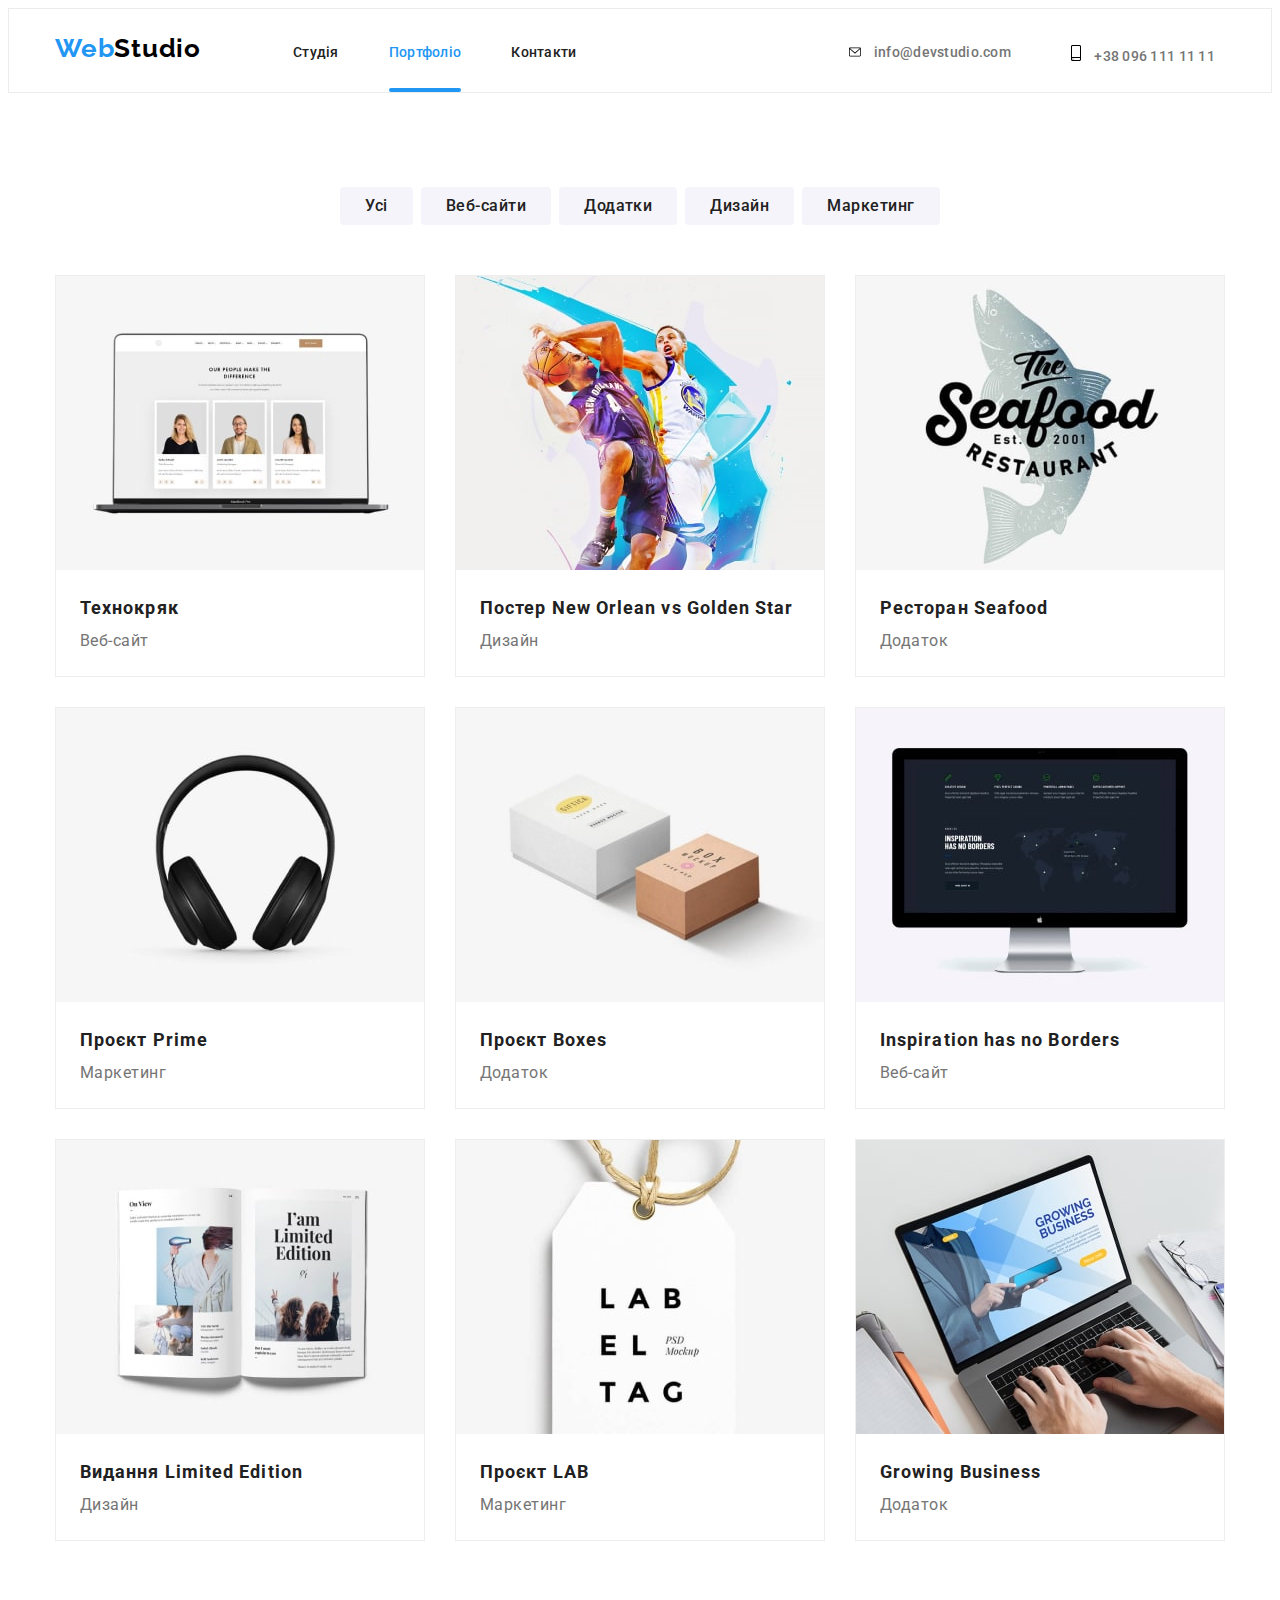
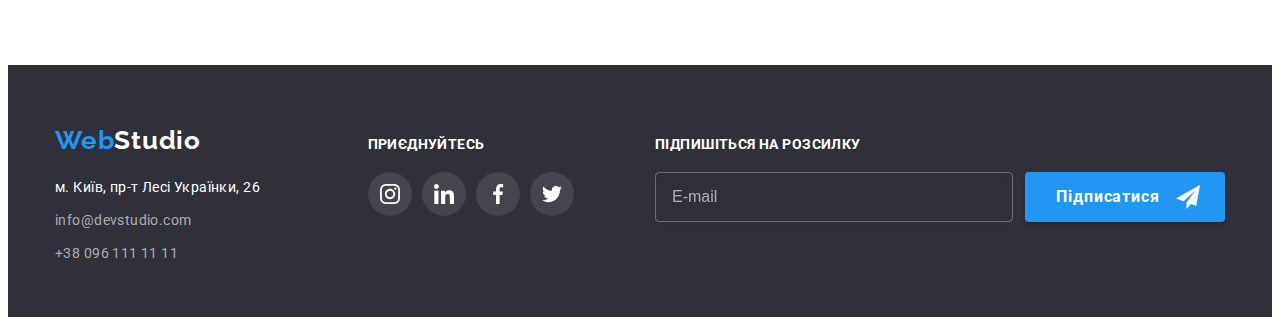
==== commit a8b5352d: "add SCSS" ====
--- a/portfolio.html
+++ b/portfolio.html
@@ -14,7 +14,7 @@
         integrity="sha512-wpPYUAdjBVSE4KJnH1VR1HeZfpl1ub8YT/NKx4PuQ5NmX2tKuGu6U/JRp5y+Y8XG2tV+wKQpNHVUX03MfMFn9Q=="
         crossorigin="anonymous" referrerpolicy="no-referrer" />
     <title>Portfolio</title>
-    <link rel="stylesheet" href="./css/style.css">
+    <link rel="stylesheet" href="./css/main.css">
 </head>
 
 <body>
--- a/css/main.css
+++ b/css/main.css
@@ -0,0 +1,1248 @@
+@charset "UTF-8";
+html {
+  -webkit-box-sizing: border-box;
+          box-sizing: border-box;
+}
+
+*,
+*::after,
+*::before {
+  -webkit-box-sizing: inherit;
+          box-sizing: inherit;
+}
+
+p,
+h1,
+h2,
+h3,
+h4,
+h5,
+h6 {
+  margin: 0px;
+}
+
+ul,
+ol {
+  margin: 0px;
+  padding-left: 0px;
+}
+
+button {
+  cursor: pointer;
+}
+
+img {
+  display: block;
+}
+
+body {
+  font-family: var(--main-font);
+}
+
+textarea {
+  resize: none;
+}
+
+.link {
+  text-decoration: none;
+}
+
+.list {
+  list-style: none;
+}
+
+.btn {
+  font-family: inherit;
+  border-radius: 4px;
+  border: 0;
+}
+
+.logo {
+  display: block;
+  font-family: var(--secondary-font);
+  font-weight: 700;
+  font-size: 26px;
+  line-height: 1.19;
+  letter-spacing: 0.03em;
+  color: var(--accent_color);
+}
+
+.container {
+  width: 1200px;
+  padding-left: 15px;
+  padding-right: 15px;
+  margin: 0 auto;
+}
+
+.visually-hidden {
+  position: absolute;
+  width: 1px;
+  height: 1px;
+  margin: -1px;
+  border: 0;
+  padding: 0;
+  white-space: nowrap;
+  overflow: hidden;
+}
+
+.is-hidden {
+  opacity: 0;
+  visibility: hidden;
+  pointer-events: none;
+}
+
+.property-items.property-icons4::before, .property-items.property-icons3::before, .property-items.property-icons2::before, .property-items.property-icons1::before {
+  background-repeat: no-repeat;
+  background-position: center;
+}
+
+.title {
+  font-weight: 700;
+  font-size: 36px;
+  line-height: 1.17;
+  text-align: center;
+  letter-spacing: 0.03em;
+  color: var(--title-text-color);
+}
+
+:root {
+  /* основний колір тексту */
+  --primary_text-color: #757575;
+  /* колір тексту заголовків */
+  --title-text-color: #212121;
+  /* основний білий колір*/
+  --primary-white-color: #FFFFFF;
+  /* вторичний чорний колір*/
+  --secondary-black-color: #000000;
+  /* вторичний чорний колір*/
+  --secondary-white-color-opacity: rgba(255, 255, 255, 0.6);
+  /* колір акценту*/
+  --accent_color: #2196F3;
+  /* колір фону */
+  --primari-bg-color: #F5F5F5;
+  /* колір фону */
+  --primari-black-bg-color: #2F303A;
+  /* вторичний білий колір фону */
+  --secondary-bg-color: #F5F4FA;
+  --main-font: "Roboto", sans-serif;
+  --secondary-font: "Raleway", sans-serif;
+}
+
+/* ------HEADER-------- */
+.header {
+  background: var(--primary-white-color);
+  border: 1px solid #ececec;
+}
+
+header .container {
+  display: -webkit-box;
+  display: -ms-flexbox;
+  display: flex;
+  -webkit-box-align: baseline;
+      -ms-flex-align: baseline;
+          align-items: baseline;
+}
+
+.header-logo {
+  margin-right: 92px;
+  padding: 24px 0;
+}
+
+.header-logo-black {
+  color: var(--secondary-black-color);
+}
+
+.header-nav {
+  display: -webkit-box;
+  display: -ms-flexbox;
+  display: flex;
+}
+
+.header-nav li {
+  margin-right: 50px;
+}
+
+.header-nav li:last-child {
+  margin-right: 0;
+}
+
+.header-auth-nav {
+  font-weight: 500;
+  font-size: 14px;
+  line-height: 1.14;
+  letter-spacing: 0.02em;
+  display: -webkit-box;
+  display: -ms-flexbox;
+  display: flex;
+  margin-left: auto;
+}
+
+.header-mail-icon {
+  margin-right: 10px;
+  height: 10px;
+  width: 12px;
+}
+
+.header-tel-icon {
+  margin-right: 10px;
+  height: 16px;
+  width: 10px;
+}
+
+.header-link {
+  font-weight: 500;
+  font-size: 14px;
+  line-height: 1.14;
+  letter-spacing: 0.02em;
+  color: var(--title-text-color);
+  -webkit-transition-property: color;
+  transition-property: color;
+  -webkit-transition-duration: 250ms;
+          transition-duration: 250ms;
+  -webkit-transition-timing-function: linear;
+          transition-timing-function: linear;
+  -webkit-transition-delay: 0;
+          transition-delay: 0;
+}
+.header-link:hover, .header-link:focus {
+  color: var(--accent_color);
+}
+
+.current {
+  color: var(--accent_color);
+  fill: var(--accent_color);
+}
+.current::after {
+  content: "";
+  margin-top: 27px;
+  display: block;
+  width: 100%;
+  height: 4px;
+  border-radius: 2px;
+  background-color: var(--accent_color);
+}
+
+.header-tel {
+  margin-left: 50px;
+}
+
+.header-mail,
+.header-tel {
+  color: var(--primary_text-color);
+  -webkit-transition-property: color, fill;
+  transition-property: color, fill;
+  -webkit-transition-duration: 250ms;
+          transition-duration: 250ms;
+  -webkit-transition-timing-function: linear;
+          transition-timing-function: linear;
+  -webkit-transition-delay: 0;
+          transition-delay: 0;
+}
+.header-mail:hover, .header-mail:focus,
+.header-tel:hover,
+.header-tel:focus {
+  color: var(--accent_color);
+  fill: var(--accent_color);
+}
+
+.header-auth-items svg,
+.header-auth-items span {
+  -webkit-transition-property: color, fill;
+  transition-property: color, fill;
+  -webkit-transition-duration: 250ms;
+          transition-duration: 250ms;
+  -webkit-transition-timing-function: linear;
+          transition-timing-function: linear;
+  -webkit-transition-delay: 0;
+          transition-delay: 0;
+}
+.header-auth-items svg:hover svg, .header-auth-items svg:focus span,
+.header-auth-items span:hover svg,
+.header-auth-items span:focus span {
+  color: var(--accent_color);
+  fill: var(--accent_color);
+}
+
+/* ------ HERO -------- */
+.hero {
+  background-image: linear-gradient(45deg, rgba(47, 48, 58, 0.4), rgba(47, 48, 58, 0.4)), url("../images/hero_bg.jpg");
+  background-repeat: no-repeat;
+  background-size: cover;
+  background-position: center;
+  background-color: rgba(47, 48, 58, 0.4);
+  padding-top: 200px;
+  padding-bottom: 200px;
+}
+
+.hero-title {
+  font-weight: 900;
+  font-size: 44px;
+  line-height: 1.36;
+  text-align: center;
+  letter-spacing: 0.06em;
+  text-transform: uppercase;
+  color: var(--primary-white-color);
+  margin-bottom: 30px;
+}
+
+.hero-btn {
+  width: 216px;
+  height: 50px;
+  left: 692px;
+  top: 430px;
+  font-weight: 700;
+  font-size: 16px;
+  line-height: 1.88;
+  letter-spacing: 0.06em;
+  color: var(--primary-white-color);
+  background: var(--accent_color);
+  border: 0;
+  -webkit-box-shadow: 0px 4px 4px rgba(0, 0, 0, 0.15);
+          box-shadow: 0px 4px 4px rgba(0, 0, 0, 0.15);
+  margin: 0 auto;
+  display: block;
+  -webkit-transition-property: background-color;
+  transition-property: background-color;
+  -webkit-transition-duration: 250ms;
+          transition-duration: 250ms;
+  -webkit-transition-timing-function: linear;
+          transition-timing-function: linear;
+  -webkit-transition-delay: 0;
+          transition-delay: 0;
+}
+.hero-btn:hover, .hero-btn:focus {
+  background: #188ce8;
+}
+
+/* ------ PROPERTY -------- */
+.property {
+  padding: 94px 0;
+}
+
+.container .property-list {
+  display: -webkit-box;
+  display: -ms-flexbox;
+  display: flex;
+}
+
+.property-items {
+  margin-right: 30px;
+}
+.property-items:last-child {
+  margin-right: 0;
+}
+.property-items::before {
+  display: block;
+  content: "";
+  height: 120px;
+  background: var(--secondary-bg-color);
+  margin-bottom: 30px;
+  border-radius: 4px;
+}
+.property-items.property-icons1::before {
+  background-image: url("../images/antenna.svg");
+}
+.property-items.property-icons2::before {
+  background-image: url("../images/clock.svg");
+}
+.property-items.property-icons3::before {
+  background-image: url("../images/diagram.svg");
+}
+.property-items.property-icons4::before {
+  background-image: url("../images/astronaut.svg");
+}
+
+.property-pre-title {
+  font-size: 14px;
+  line-height: 1.14;
+  letter-spacing: 0.03em;
+  text-transform: uppercase;
+  color: var(--title-text-color);
+  margin-bottom: 10px;
+}
+
+.property-text {
+  font-size: 14px;
+  line-height: 1.71;
+  letter-spacing: 0.03em;
+  color: var(--primary_text-color);
+}
+
+/* ------OUR WORK-------- */
+.our-work {
+  padding-bottom: 94px;
+}
+
+.our-work-title {
+  margin-bottom: 50px;
+}
+
+.our-work .our-work-list {
+  display: -webkit-box;
+  display: -ms-flexbox;
+  display: flex;
+  gap: 30px;
+}
+
+.our-work-ites-wraper {
+  position: relative;
+}
+
+.our-work-items-label {
+  position: absolute;
+  font-weight: 700;
+  font-size: 14px;
+  line-height: 1.14;
+  letter-spacing: 0.03em;
+  text-transform: uppercase;
+  color: var(--primary-white-color);
+  padding: 27px;
+  display: -webkit-box;
+  display: -ms-flexbox;
+  display: flex;
+  -webkit-box-align: center;
+      -ms-flex-align: center;
+          align-items: center;
+  -webkit-box-pack: center;
+      -ms-flex-pack: center;
+          justify-content: center;
+  width: 100%;
+  background: rgba(47, 48, 58, 0.8);
+  top: 100%;
+  -webkit-transform: translateY(-100%);
+          transform: translateY(-100%);
+}
+
+/* ------OUR TEAM-------- */
+.our-team {
+  background: var(--secondary-bg-color);
+  padding: 94px 0;
+}
+
+.our-team-title {
+  margin-bottom: 50px;
+}
+
+.our-team .our-team-list {
+  display: -webkit-box;
+  display: -ms-flexbox;
+  display: flex;
+  gap: 30px;
+}
+
+.our-team-items {
+  background: var(--primary-white-color);
+  -webkit-filter: drop-shadow(0px 4px 4px rgba(0, 0, 0, 0.25));
+          filter: drop-shadow(0px 4px 4px rgba(0, 0, 0, 0.25));
+  -webkit-box-shadow: 0px 2px 1px 0px rgba(0, 0, 0, 0.2), 0px 1px 1px 0px rgba(0, 0, 0, 0.1411764706), 0px 1px 3px 0px rgba(0, 0, 0, 0.1215686275);
+          box-shadow: 0px 2px 1px 0px rgba(0, 0, 0, 0.2), 0px 1px 1px 0px rgba(0, 0, 0, 0.1411764706), 0px 1px 3px 0px rgba(0, 0, 0, 0.1215686275);
+  border-radius: 0px 0px 4px 4px;
+  padding-bottom: 30px;
+}
+
+.our-team-subtitle {
+  font-weight: 500;
+  font-size: 16px;
+  line-height: 1.19;
+  text-align: center;
+  letter-spacing: 0.03em;
+  color: var(--title-text-color);
+  padding-bottom: 10px;
+}
+
+.our-team-text {
+  font-size: 16px;
+  line-height: 1.19;
+  text-align: center;
+  letter-spacing: 0.03em;
+  color: var(--primary_text-color);
+}
+
+.our-team-list {
+  display: -webkit-box;
+  display: -ms-flexbox;
+  display: flex;
+}
+.our-team-list .descr {
+  padding-top: 30px;
+  padding-bottom: 30px;
+}
+
+.our-team-soc-list {
+  display: -webkit-box;
+  display: -ms-flexbox;
+  display: flex;
+  -webkit-box-pack: center;
+      -ms-flex-pack: center;
+          justify-content: center;
+}
+
+.our-team-soc-items {
+  width: 44px;
+  height: 44px;
+}
+.our-team-soc-items:not(:last-child) {
+  margin-right: 10px;
+}
+
+.our-team-soc-link {
+  display: -webkit-box;
+  display: -ms-flexbox;
+  display: flex;
+  width: 100%;
+  height: 100%;
+  border-radius: 50%;
+  -webkit-box-pack: center;
+      -ms-flex-pack: center;
+          justify-content: center;
+  -webkit-box-align: center;
+      -ms-flex-align: center;
+          align-items: center;
+  color: var(--primary_text-color);
+  background-color: var(--primary-white-color);
+  -webkit-transition-property: fill, background-color;
+  transition-property: fill, background-color;
+  -webkit-transition-duration: 250ms;
+          transition-duration: 250ms;
+  -webkit-transition-timing-function: linear;
+          transition-timing-function: linear;
+  -webkit-transition-delay: 0;
+          transition-delay: 0;
+}
+.our-team-soc-link:hover, .our-team-soc-link:focus {
+  background-color: var(--accent_color);
+  color: var(--primary-white-color);
+}
+
+.our-team-soc-icons {
+  fill: #afb1b8;
+}
+
+.our-team-soc-link .our-team-soc-icons {
+  -webkit-transition-property: fill;
+  transition-property: fill;
+  -webkit-transition-duration: 250ms;
+          transition-duration: 250ms;
+  -webkit-transition-timing-function: linear;
+          transition-timing-function: linear;
+  -webkit-transition-delay: 0;
+          transition-delay: 0;
+}
+.our-team-soc-link .our-team-soc-icons:hover .our-team-soc-icons, .our-team-soc-link .our-team-soc-icons:focus .our-team-soc-icons {
+  fill: var(--primary-white-color);
+}
+
+/* ------ FOOTER -------- */
+.footer {
+  background: var(--primari-black-bg-color);
+  padding-top: 60px;
+  padding-bottom: 60px;
+}
+
+.footer-logo {
+  display: block;
+  margin-bottom: 20px;
+}
+
+.footer-logo-white {
+  color: var(--primary-white-color);
+}
+
+.footer-items {
+  padding-bottom: 9px;
+}
+.footer-items:last-child {
+  padding-bottom: 0;
+}
+
+.footer-address-tel,
+.footer-address-mail,
+.footer-address-contact {
+  font-size: 14px;
+  line-height: 1.71;
+  letter-spacing: 0.03em;
+  color: var(--secondary-white-color-opacity);
+  -webkit-transition-property: color;
+  transition-property: color;
+  -webkit-transition-duration: 250ms;
+          transition-duration: 250ms;
+  -webkit-transition-timing-function: linear;
+          transition-timing-function: linear;
+  -webkit-transition-delay: 0;
+          transition-delay: 0;
+}
+.footer-address-tel:hover, .footer-address-tel:focus,
+.footer-address-mail:hover,
+.footer-address-mail:focus,
+.footer-address-contact:hover,
+.footer-address-contact:focus {
+  color: var(--accent_color);
+}
+
+.footer-address-contact {
+  color: var(--primary-white-color);
+}
+
+.footer-address {
+  font-style: inherit;
+}
+
+.footer-title {
+  display: inline-block;
+  font-size: 14px;
+  line-height: 16px;
+  letter-spacing: 0.03em;
+  text-transform: uppercase;
+  color: var(--primary-white-color);
+  margin-bottom: 20px;
+  -webkit-box-pack: left;
+      -ms-flex-pack: left;
+          justify-content: left;
+}
+
+.footer-list-items.item1 {
+  display: inline-block;
+  height: 132px;
+  width: 231px;
+}
+
+.footer-soc-list {
+  display: -webkit-box;
+  display: -ms-flexbox;
+  display: flex;
+  -webkit-box-pack: center;
+      -ms-flex-pack: center;
+          justify-content: center;
+}
+
+.footer-soc-items {
+  width: 44px;
+  height: 44px;
+}
+.footer-soc-items:not(:last-child) {
+  margin-right: 10px;
+}
+
+.footer-soc-link {
+  display: -webkit-box;
+  display: -ms-flexbox;
+  display: flex;
+  width: 100%;
+  height: 100%;
+  border-radius: 50%;
+  -webkit-box-pack: center;
+      -ms-flex-pack: center;
+          justify-content: center;
+  -webkit-box-align: center;
+      -ms-flex-align: center;
+          align-items: center;
+  color: var(--primary-white-color);
+  background-color: rgba(255, 255, 255, 0.1);
+  -webkit-transition-property: color, background-color;
+  transition-property: color, background-color;
+  -webkit-transition-duration: 250ms;
+          transition-duration: 250ms;
+  -webkit-transition-timing-function: linear;
+          transition-timing-function: linear;
+  -webkit-transition-delay: 0;
+          transition-delay: 0;
+}
+.footer-soc-link:hover, .footer-soc-link:focus {
+  background-color: var(--accent_color);
+  color: var(--primary-white-color);
+}
+
+.footer-soc-icons {
+  fill: currentColor;
+}
+
+.footer .container {
+  display: -webkit-box;
+  display: -ms-flexbox;
+  display: flex;
+  -webkit-box-align: baseline;
+      -ms-flex-align: baseline;
+          align-items: baseline;
+  -webkit-box-pack: justify;
+      -ms-flex-pack: justify;
+          justify-content: space-between;
+}
+
+.footer-list {
+  display: block;
+}
+
+.footer-mail-input {
+  width: 358px;
+  height: 50px;
+  border: 1px solid rgba(255, 255, 255, 0.3);
+  -webkit-filter: drop-shadow(0px 4px 4px rgba(0, 0, 0, 0.15));
+          filter: drop-shadow(0px 4px 4px rgba(0, 0, 0, 0.15));
+  border-radius: 4px;
+  background: none;
+  padding: 16px;
+  color: var(--primary-white-color);
+}
+.footer-mail-input::-webkit-input-placeholder {
+  font-size: 16px;
+  line-height: 1.25;
+  color: var(--secondary-white-color-opacity);
+}
+.footer-mail-input::-moz-placeholder {
+  font-size: 16px;
+  line-height: 1.25;
+  color: var(--secondary-white-color-opacity);
+}
+.footer-mail-input:-ms-input-placeholder {
+  font-size: 16px;
+  line-height: 1.25;
+  color: var(--secondary-white-color-opacity);
+}
+.footer-mail-input::-ms-input-placeholder {
+  font-size: 16px;
+  line-height: 1.25;
+  color: var(--secondary-white-color-opacity);
+}
+.footer-mail-input::placeholder {
+  font-size: 16px;
+  line-height: 1.25;
+  color: var(--secondary-white-color-opacity);
+}
+
+.wraper-btn {
+  display: -webkit-box;
+  display: -ms-flexbox;
+  display: flex;
+  width: 200px;
+  height: 50px;
+  margin-left: 12px;
+  background: var(--accent_color);
+  -webkit-box-shadow: 0px 4px 4px rgba(0, 0, 0, 0.15);
+          box-shadow: 0px 4px 4px rgba(0, 0, 0, 0.15);
+  border-radius: 4px;
+  gap: 10px;
+  -webkit-box-pack: center;
+      -ms-flex-pack: center;
+          justify-content: center;
+  -webkit-box-align: center;
+      -ms-flex-align: center;
+          align-items: center;
+}
+
+.footer-mail-btn {
+  color: var(--primary-white-color);
+  background: inherit;
+  font-weight: 700;
+  font-size: 16px;
+  line-height: 1.8;
+  letter-spacing: 0.06em;
+}
+
+.footer-mail-icons {
+  fill: var(--primary-white-color);
+}
+
+.footer-mail-list {
+  display: -webkit-box;
+  display: -ms-flexbox;
+  display: flex;
+}
+
+/* ------ FILTERS -------- */
+.btn-items:not(:last-child) {
+  margin-right: 8px;
+}
+
+.portfolio_btn {
+  font-weight: 500;
+  font-size: 16px;
+  line-height: 1.62;
+  text-align: center;
+  letter-spacing: 0.03em;
+  color: var(--title-text-color);
+  background: var(--secondary-bg-color);
+  padding: 6px 25px;
+  -webkit-transition-property: color, background-color, -webkit-box-shadow;
+  transition-property: color, background-color, -webkit-box-shadow;
+  transition-property: color, background-color, box-shadow;
+  transition-property: color, background-color, box-shadow, -webkit-box-shadow;
+  -webkit-transition-duration: 250ms;
+          transition-duration: 250ms;
+  -webkit-transition-timing-function: linear;
+          transition-timing-function: linear;
+  -webkit-transition-delay: 0;
+          transition-delay: 0;
+}
+.portfolio_btn:hover, .portfolio_btn:focus {
+  color: var(--primary-white-color);
+  background: var(--accent_color);
+  -webkit-box-shadow: 0px 3px 1px rgba(0, 0, 0, 0.1), 0px 1px 2px rgba(0, 0, 0, 0.08), 0px 2px 2px rgba(0, 0, 0, 0.12);
+          box-shadow: 0px 3px 1px rgba(0, 0, 0, 0.1), 0px 1px 2px rgba(0, 0, 0, 0.08), 0px 2px 2px rgba(0, 0, 0, 0.12);
+}
+
+/* ------PORTFOLIO  -------- */
+.portfolio {
+  padding-top: 94px;
+  padding-bottom: 94px;
+}
+
+.container .portfolio-nav {
+  display: -webkit-box;
+  display: -ms-flexbox;
+  display: flex;
+  -webkit-box-pack: center;
+      -ms-flex-pack: center;
+          justify-content: center;
+  margin-bottom: 50px;
+}
+
+/* ------ CUSTOMER -------- */
+.customer {
+  padding: 94px 0;
+}
+
+.customer-title {
+  margin-bottom: 50px;
+}
+
+.customer-list {
+  display: -webkit-box;
+  display: -ms-flexbox;
+  display: flex;
+}
+
+.customer-items:not(:last-child) {
+  margin-right: 30px;
+}
+
+.customer-icons {
+  fill: currentColor;
+}
+
+.customer-link {
+  display: -webkit-box;
+  display: -ms-flexbox;
+  display: flex;
+  width: 170px;
+  height: 92px;
+  gap: 30px;
+  border: 1px solid #afb1b8;
+  border-radius: 4px;
+  -webkit-box-pack: center;
+      -ms-flex-pack: center;
+          justify-content: center;
+  -webkit-box-align: center;
+      -ms-flex-align: center;
+          align-items: center;
+  color: #afb1b8;
+  -webkit-transition-property: border;
+  transition-property: border;
+  -webkit-transition-duration: 250ms;
+          transition-duration: 250ms;
+  -webkit-transition-timing-function: linear;
+          transition-timing-function: linear;
+  -webkit-transition-delay: 0;
+          transition-delay: 0;
+}
+.customer-link:hover, .customer-link:focus {
+  border: 1px solid var(--accent_color);
+}
+
+.customer-link .customer-icons {
+  -webkit-transition-property: fill;
+  transition-property: fill;
+  -webkit-transition-duration: 250ms;
+          transition-duration: 250ms;
+  -webkit-transition-timing-function: linear;
+          transition-timing-function: linear;
+  -webkit-transition-delay: 0;
+          transition-delay: 0;
+}
+
+.customer-link:hover .customer-icons,
+.customer-link:focus .customer-icons {
+  fill: var(--accent_color);
+}
+
+.customer-icons.icon {
+  height: 60px;
+  width: 106px;
+}
+
+/* ------ PROJECT -------- */
+.container .project-list {
+  display: -webkit-box;
+  display: -ms-flexbox;
+  display: flex;
+  -ms-flex-wrap: wrap;
+      flex-wrap: wrap;
+}
+
+.project-items {
+  border: 1px solid #eeeeee;
+  width: calc((100% - 60px) / 3);
+  margin-right: 30px;
+  margin-bottom: 30px;
+  -webkit-transition-property: -webkit-box-shadow;
+  transition-property: -webkit-box-shadow;
+  transition-property: box-shadow;
+  transition-property: box-shadow, -webkit-box-shadow;
+  -webkit-transition-duration: 250ms;
+          transition-duration: 250ms;
+  -webkit-transition-timing-function: linear;
+          transition-timing-function: linear;
+  -webkit-transition-delay: 0;
+          transition-delay: 0;
+}
+.project-items:nth-child(3n) {
+  margin-right: 0;
+}
+.project-items:hover {
+  -webkit-box-shadow: 0px 4px 4px rgba(0, 0, 0, 0.25);
+          box-shadow: 0px 4px 4px rgba(0, 0, 0, 0.25);
+}
+
+.project-title {
+  font-size: 18px;
+  line-height: 2;
+  letter-spacing: 0.06em;
+  color: var(--title-text-color);
+}
+
+.project-text {
+  font-size: 16px;
+  line-height: 1.88;
+  letter-spacing: 0.03em;
+  color: var(--primary_text-color);
+}
+
+.project-items .descr {
+  padding-top: 20px;
+  padding-bottom: 20px;
+  padding-left: 24px;
+  padding-left: 24px;
+}
+
+.project-items:hover .project-item-text {
+  -webkit-transform: translateY(0);
+          transform: translateY(0);
+}
+
+.project-img-wrap {
+  position: relative;
+  overflow: hidden;
+}
+
+.project-item-text {
+  position: absolute;
+  top: 0;
+  padding: 63px 24px;
+  font-size: 18px;
+  line-height: 1.56;
+  letter-spacing: 0.03em;
+  color: var(--primary-white-color);
+  background: var(--accent_color);
+  height: 100%;
+  -webkit-transform: translateY(100%);
+          transform: translateY(100%);
+  -webkit-transition-property: -webkit-transform;
+  transition-property: -webkit-transform;
+  transition-property: transform;
+  transition-property: transform, -webkit-transform;
+  -webkit-transition-duration: 250ms;
+          transition-duration: 250ms;
+  -webkit-transition-timing-function: linear;
+          transition-timing-function: linear;
+  -webkit-transition-delay: 0;
+          transition-delay: 0;
+  overflow: auto;
+}
+.project-item-text::-webkit-scrollbar {
+  width: 0.7em;
+  border-radius: 0.35em;
+}
+.project-item-text::-webkit-scrollbar-track {
+  -webkit-box-shadow: inset 0 0 6px rgba(0, 0, 0, 0.3);
+          box-shadow: inset 0 0 6px rgba(0, 0, 0, 0.3);
+}
+.project-item-text::-webkit-scrollbar-thumb {
+  background-color: var(--primary_text-color);
+  border-radius: 0.35em;
+}
+
+/* ------ MODAL WINDOWS -------- */
+.backdrop {
+  width: 100%;
+  height: 100%;
+  position: fixed;
+  top: 0;
+  background: rgba(50, 50, 50, 0.5);
+  -webkit-transition: opacity 300ms linear, visibility 300ms linear;
+  transition: opacity 300ms linear, visibility 300ms linear;
+}
+
+.modal {
+  position: absolute;
+  top: 50%;
+  left: 50%;
+  -webkit-transform: translate(-50%, -50%);
+          transform: translate(-50%, -50%);
+  -webkit-transition: -webkit-transform 300ms linear;
+  transition: -webkit-transform 300ms linear;
+  transition: transform 300ms linear;
+  transition: transform 300ms linear, -webkit-transform 300ms linear;
+  width: 528px;
+  height: 581px;
+  background: var(--primary-white-color);
+  border-radius: 4px;
+  padding: 40px;
+}
+
+.backdrop.is-hidden .modal {
+  -webkit-transform: translateX(-100px) rotate(90deg) translateY(-500px);
+          transform: translateX(-100px) rotate(90deg) translateY(-500px);
+}
+
+.modal-close {
+  position: absolute;
+  top: 10px;
+  right: 10px;
+  width: 30px;
+  height: 30px;
+  fill: var(--secondary-black-color);
+  background: var(--primary-white-color);
+  border: 1px solid rgba(0, 0, 0, 0.1);
+  border-radius: 50%;
+  display: -webkit-box;
+  display: -ms-flexbox;
+  display: flex;
+  -webkit-box-align: center;
+      -ms-flex-align: center;
+          align-items: center;
+  -webkit-box-pack: center;
+      -ms-flex-pack: center;
+          justify-content: center;
+  -webkit-transition-property: fill;
+  transition-property: fill;
+  -webkit-transition-duration: 250ms;
+          transition-duration: 250ms;
+  -webkit-transition-timing-function: linear;
+          transition-timing-function: linear;
+  -webkit-transition-delay: 0;
+          transition-delay: 0;
+}
+.modal-close:hover {
+  fill: var(--accent_color);
+}
+
+.modal-btn {
+  width: 200px;
+  height: 50px;
+  left: 692px;
+  top: 430px;
+  font-weight: 700;
+  font-size: 16px;
+  line-height: 1.88;
+  letter-spacing: 0.06em;
+  color: var(--primary-white-color);
+  background: var(--accent_color);
+  border: 0;
+  -webkit-box-shadow: 0px 4px 4px rgba(0, 0, 0, 0.15);
+          box-shadow: 0px 4px 4px rgba(0, 0, 0, 0.15);
+  margin: 0 auto;
+  display: block;
+  -webkit-transition-property: background-color;
+  transition-property: background-color;
+  -webkit-transition-duration: 250ms;
+          transition-duration: 250ms;
+  -webkit-transition-timing-function: linear;
+          transition-timing-function: linear;
+  -webkit-transition-delay: 0;
+          transition-delay: 0;
+}
+.modal-btn:hover, .modal-btn:focus {
+  background: #188ce8;
+}
+
+.modal-form-list {
+  margin-top: 12px;
+  margin-bottom: 20px;
+  gap: 10px;
+}
+
+.modal-form-field {
+  display: -webkit-box;
+  display: -ms-flexbox;
+  display: flex;
+  position: relative;
+  -webkit-box-orient: vertical;
+  -webkit-box-direction: normal;
+      -ms-flex-direction: column;
+          flex-direction: column;
+  padding-top: 18px;
+}
+.modal-form-field:not(:last-child) {
+  margin-bottom: 10px;
+}
+.modal-form-field:hover input, .modal-form-field:focus-within input, .modal-form-field:hover textarea, .modal-form-field:focus-within textarea {
+  border: 1px solid var(--accent_color);
+}
+
+.modal-form label {
+  color: var(--primary_text-color);
+  font-size: 12px;
+  line-height: 1.16;
+  letter-spacing: 0.01em;
+}
+
+.modal-form-field input {
+  padding-left: 42px;
+  margin: 0;
+  height: 40px;
+  border: 1px solid rgba(33, 33, 33, 0.2);
+  border-radius: 4px;
+  -webkit-transition-property: border;
+  transition-property: border;
+  -webkit-transition-duration: 250ms;
+          transition-duration: 250ms;
+  -webkit-transition-timing-function: linear;
+          transition-timing-function: linear;
+  -webkit-transition-delay: 0;
+          transition-delay: 0;
+  outline: none;
+}
+
+.modal-title {
+  font-size: 20px;
+  line-height: 1.15;
+  text-align: center;
+  letter-spacing: 0.03em;
+  color: var(--title-text-color);
+}
+
+.modal-form-label {
+  position: absolute;
+  top: 0;
+  left: 0;
+}
+
+.modal-form-icons {
+  position: absolute;
+  top: 50%;
+  margin: 0 12px;
+  fill: var(--title-text-color);
+}
+
+.modal-form-field textarea {
+  -webkit-transition-property: border;
+  transition-property: border;
+  -webkit-transition-duration: 250ms;
+          transition-duration: 250ms;
+  -webkit-transition-timing-function: linear;
+          transition-timing-function: linear;
+  -webkit-transition-delay: 0;
+          transition-delay: 0;
+}
+
+.modal-form-field .modal-form-icons {
+  -webkit-transition-property: fill;
+  transition-property: fill;
+  -webkit-transition-duration: 250ms;
+          transition-duration: 250ms;
+  -webkit-transition-timing-function: linear;
+          transition-timing-function: linear;
+  -webkit-transition-delay: 0;
+          transition-delay: 0;
+}
+
+.modal-form-field:hover .modal-form-icons,
+.modal-form-field:focus-within .modal-form-icons {
+  fill: var(--accent_color);
+}
+
+.textarea {
+  height: 120px;
+  padding: 12px 16px;
+  border: 1px solid rgba(33, 33, 33, 0.2);
+  outline: none;
+}
+.textarea::-webkit-input-placeholder {
+  color: rgba(117, 117, 117, 0.5);
+  font-size: 12px;
+  line-height: 1.16;
+  letter-spacing: 0.01em;
+}
+.textarea::-moz-placeholder {
+  color: rgba(117, 117, 117, 0.5);
+  font-size: 12px;
+  line-height: 1.16;
+  letter-spacing: 0.01em;
+}
+.textarea:-ms-input-placeholder {
+  color: rgba(117, 117, 117, 0.5);
+  font-size: 12px;
+  line-height: 1.16;
+  letter-spacing: 0.01em;
+}
+.textarea::-ms-input-placeholder {
+  color: rgba(117, 117, 117, 0.5);
+  font-size: 12px;
+  line-height: 1.16;
+  letter-spacing: 0.01em;
+}
+.textarea::placeholder {
+  color: rgba(117, 117, 117, 0.5);
+  font-size: 12px;
+  line-height: 1.16;
+  letter-spacing: 0.01em;
+}
+
+.modal-form-checkbox {
+  display: -webkit-box;
+  display: -ms-flexbox;
+  display: flex;
+  position: relative;
+  margin-top: 20px;
+  margin-bottom: 30px;
+}
+
+.modal-form-field input[type=checkbox] {
+  height: 16px;
+}
+
+.modal-form-checkbox label {
+  position: relative;
+  font-size: 14px;
+  line-height: 1.71;
+}
+
+.modal-form-checkbox-label {
+  display: inline-block;
+  padding-left: 38px;
+}
+
+.checkbox-label {
+  display: inline-block;
+  position: absolute;
+  left: 10px;
+  top: 4px;
+  /* position: absolute;
+            top: 50%;
+            left: 50%;
+            transform: translate(-50%, -50%); */
+  width: 16px;
+  height: 15px;
+  background-image: url(../images/delsvg/chech-off.svg);
+  background-origin: border-box;
+  background-repeat: no-repeat;
+}
+
+.checkbox:checked + .checkbox-label {
+  background-image: url(../images/delsvg/chech-on.svg);
+  background-repeat: no-repeat;
+}
+
+.modal-form-link {
+  color: var(--accent_color);
+  border-bottom: 1px solid var(--accent_color);
+}/*# sourceMappingURL=main.css.map */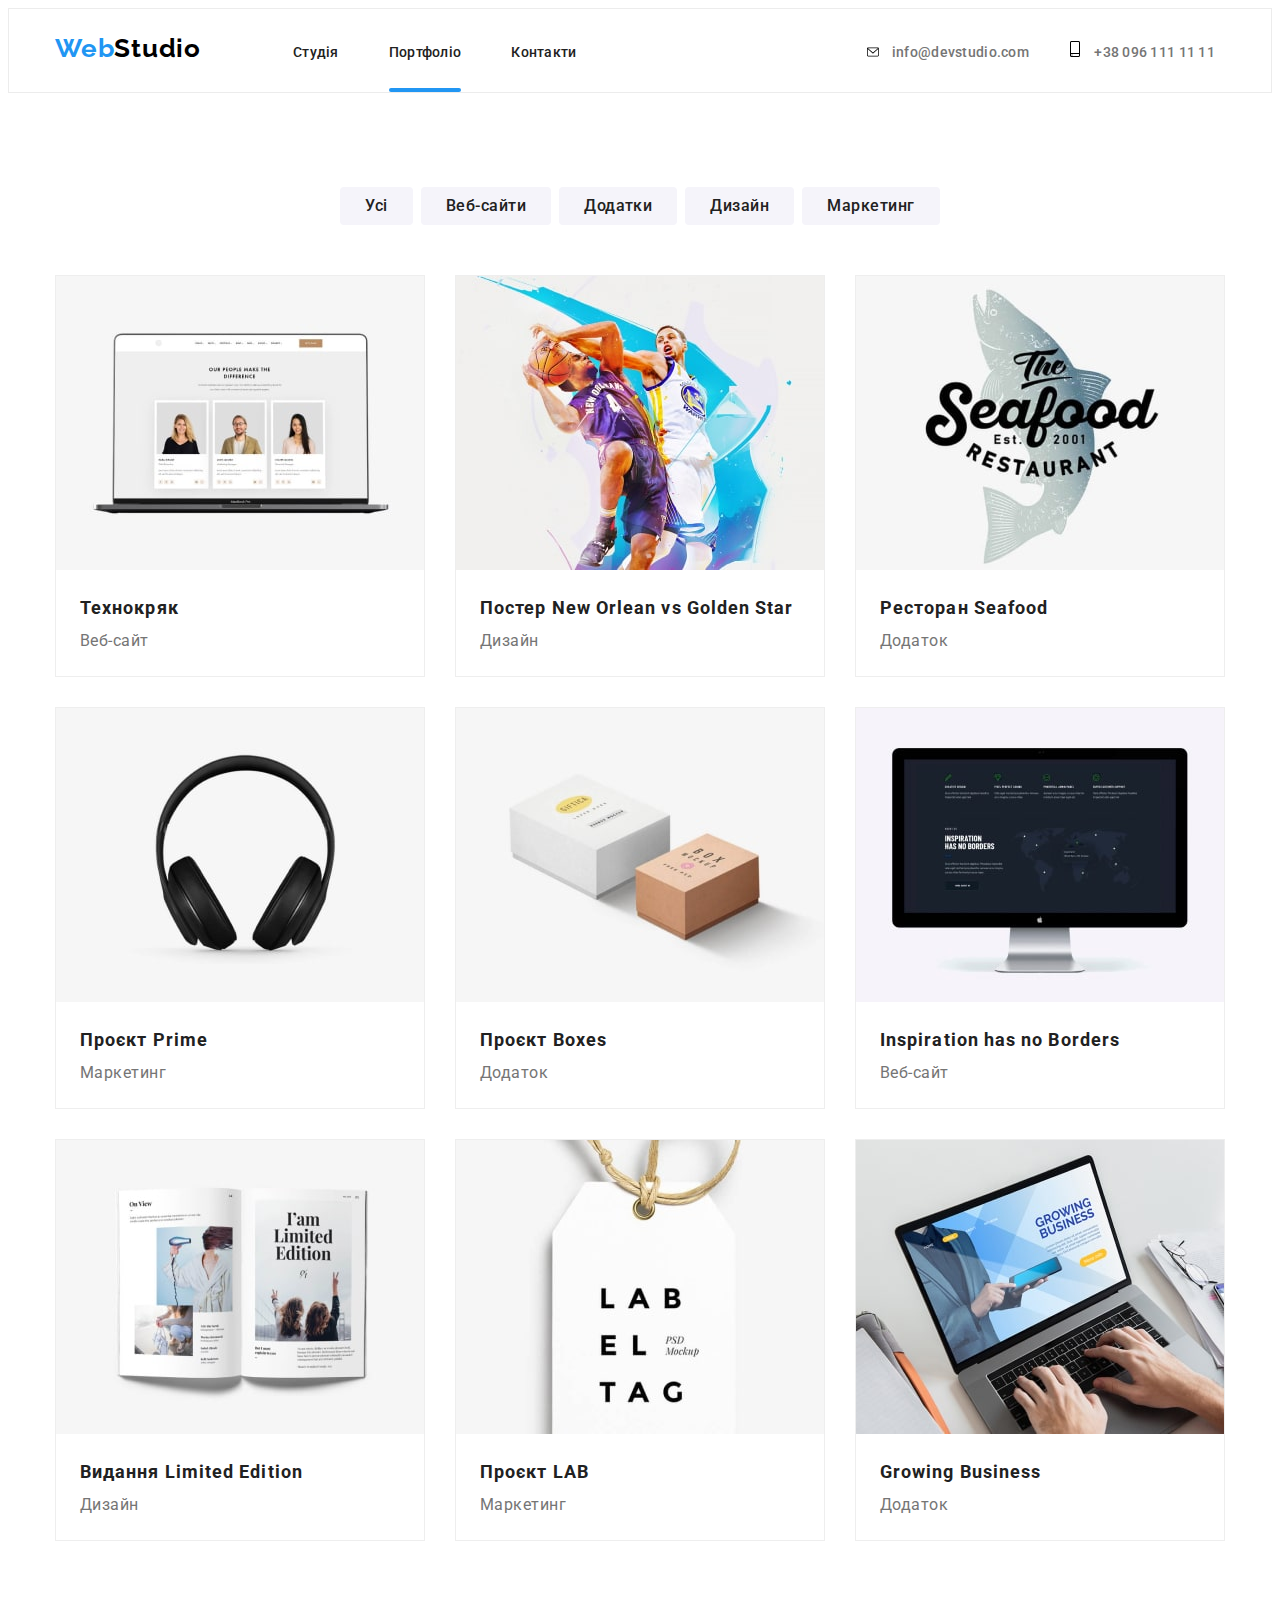
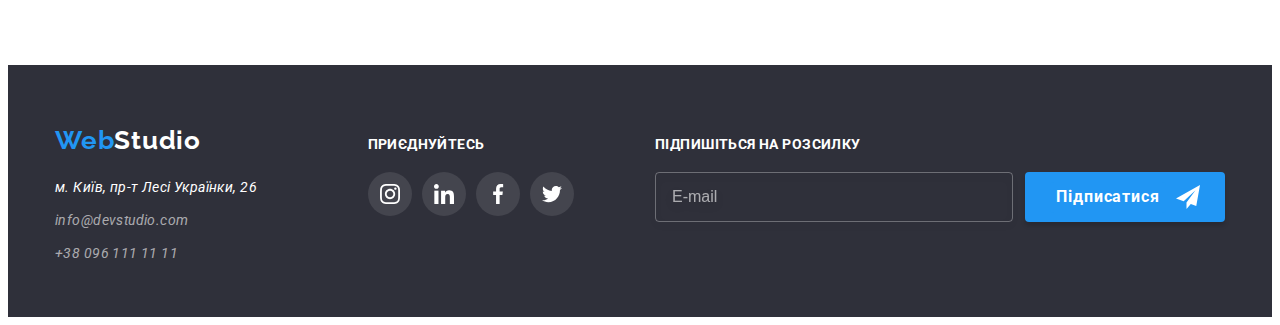
==== commit ea1b8e42: "BEM" ====
--- a/portfolio.html
+++ b/portfolio.html
@@ -21,35 +21,36 @@
     <!--Верхня лінія-->
     <header class="header">
         <div class="container">
-            <a href="" target="_blank" rel="noopener noreferrer nofollow" class="header-logo logo link">Web<span
-                    class="header-logo-black">Studio</span></a>
+            <a href="" target="_blank" rel="noopener noreferrer nofollow" class="header__logo logo link">Web<span
+                    class="logo--black">Studio</span></a>
             <nav>
-                <ul class="header-nav list">
-                    <li><a href="./index.html" rel="noopener noreferrer nofollow" class="header-link link">Студія</a>
+                <ul class="header__nav list">
+                    <li><a href="./index.html" rel="noopener noreferrer nofollow" class="header__link link">Студія</a>
                     </li>
                     <li><a href="./portfolio.html" rel="noopener noreferrer nofollow"
-                            class="header-link link current">Портфоліо</a>
-                    </li>
-                    <li><a href="" rel="noopener noreferrer nofollow" class="header-link link">Контакти</a>
+                            class="header__link link current">Портфоліо</a>
+                    </li>
+                    <li><a href="" rel="noopener noreferrer nofollow" class="header__link link">Контакти</a>
                     </li>
                 </ul>
             </nav>
-            <ul class="header-auth-nav list">
-                <li class="header-auth-items"><a href="mailto:info@devstudio.com" target="_blank"
-                        rel="noopener noreferrer nofollow" class="header-mail link">
-                        <svg class="header-mail-icon icon">
+            <ul class="header__auth-nav auth-nav list">
+                <li class="auth-nav__items">
+                    <a href="mailto:info@devstudio.com" target="_blank" rel="noopener noreferrer nofollow"
+                        class="auth-nav__link link">
+                        <svg class="auth-nav__icon icon">
                             <use href="./images/icons.svg#icon-envelope"></use>
                         </svg>
-
-                        <span class="header-mail-icon icon">info@devstudio.com</span>
+                        <span class="auth-nav__icon icon">info@devstudio.com</span>
                     </a>
                 </li>
-                <li class="header-auth-items"><a href="tel:+380961111111" target="_blank"
-                        rel="noopener noreferrer nofollow" class="header-tel link">
-                        <svg class="header-tel-icon icon">
+                <li class="auth-nav__items">
+                    <a href="tel:+380961111111" target="_blank" rel="noopener noreferrer nofollow"
+                        class="auth-nav__link link">
+                        <svg class="auth-nav__icon auth-nav__icon--size icon">
                             <use href="./images/icons.svg#icon-smartphone"></use>
                         </svg>
-                        <span class="header-mail-icon icon">+38 096 111 11 11</span>
+                        <span class="auth-nav__icon icon">+38 096 111 11 11</span>
                     </a>
                 </li>
             </ul>
@@ -59,143 +60,150 @@
         <section class="portfolio">
             <div class="container">
                 <h1 class="visually-hidden">Портфоліо</h1>
-                <ul class="portfolio-nav list">
-                    <li class="btn-items"> <button type="button" class="portfolio_btn btn">Усі</button></li>
-                    <li class="btn-items"> <button type="button" class="portfolio_btn btn">Веб-сайти</button></li>
-                    <li class="btn-items"> <button type="button" class="portfolio_btn btn">Додатки</button></li>
-                    <li class="btn-items"> <button type="button" class="portfolio_btn btn">Дизайн</button></li>
-                    <li class="btn-items"> <button type="button" class="portfolio_btn btn">Маркетинг</button></li>
-                </ul>
-
-
-                <ul class="project-list list">
-                    <li class="project-items">
-                        <a href="" target="_blank" rel="noopener noreferrer nofollow" class="project-link link">
-                            <div class="project-img-wrap">
+                <ul class="portfolio__nav list">
+                    <li class="portfolio__items"> <button type="button" class="portfolio__btn btn">Усі</button></li>
+                    <li class="portfolio__items"> <button type="button" class="portfolio__btn btn">Веб-сайти</button>
+                    </li>
+                    <li class="portfolio__items"> <button type="button" class="portfolio__btn btn">Додатки</button></li>
+                    <li class="portfolio__items"> <button type="button" class="portfolio__btn btn">Дизайн</button></li>
+                    <li class="portfolio__items"> <button type="button" class="portfolio__btn btn">Маркетинг</button>
+                    </li>
+                </ul>
+
+
+                <ul class="project list">
+                    <li class="project__items">
+                        <a href="" target="_blank" rel="noopener noreferrer nofollow" class="project__link link">
+                            <div class="project__img-wrap">
                                 <img src="./images/project01.jpg" alt="Проект 01" width="370" height="294">
-                                <p class="project-item-text">Lorem ipsum dolor sit amet consectetur adipisicing elit.
-                                    Dolor debitis reprehenderit ea excepturi praesentium a consequatur repudiandae.
-                                    Nihil cupiditate a voluptas necessitatibus ratione, pariatur porro praesentium
-                                    repellendus, dignissimos asperiores incidunt.</p>
-                            </div>
-                            <div class="descr">
-                                <h2 class="project-title">Технокряк</h2>
-                                <p class="project-text">Веб-сайт</p>
-                            </div>
-                        </a>
-                    </li>
-                    <li class="project-items">
-                        <a href="" target="_blank" rel="noopener noreferrer nofollow" class="project-link link">
-                            <div class="project-img-wrap">
+                                <p class="project__item-text">Lorem ipsum dolor sit amet consectetur adipisicing elit.
+                                    Dolor debitis reprehenderit ea excepturi praesentium a consequatur repudiandae.
+                                    Nihil cupiditate a voluptas necessitatibus ratione, pariatur porro praesentium
+                                    repellendus, dignissimos asperiores incidunt.</p>
+                            </div>
+                            <div class="project__descr">
+                                <h2 class="project__title">Технокряк</h2>
+                                <p class="project__text">Веб-сайт</p>
+                            </div>
+                        </a>
+                    </li>
+                    <li class="project__items">
+                        <a href="" target="_blank" rel="noopener noreferrer nofollow" class="project__link link">
+                            <div class="project__img-wrap">
                                 <img src="./images/project02.jpg" alt="Проект 01" width="370" height="294">
-                                <p class="project-item-text">Lorem ipsum dolor sit amet consectetur adipisicing elit.
-                                    Dolor debitis reprehenderit ea excepturi praesentium </p>
-                            </div>
-                            <div class="descr">
-                                <h2 class="project-title">Постер New Orlean vs Golden Star</h2>
-                                <p class="project-text">Дизайн</p>
-                            </div>
-                        </a>
-                    </li>
-                    <li class="project-items">
-                        <a href="" target="_blank" rel="noopener noreferrer nofollow" class="project-link link">
-                            <div class="project-img-wrap">
+                                <p class="project__item-text">Lorem ipsum dolor sit amet consectetur adipisicing elit.
+                                    Dolor debitis reprehenderit ea excepturi praesentium a consequatur repudiandae.
+                                    Nihil cupiditate a voluptas necessitatibus ratione, pariatur porro praesentium
+                                    repellendus, dignissimos asperiores incidunt.</p>
+                            </div>
+                            <div class="project__descr">
+                                <h2 class="project__title">Постер New Orlean vs Golden Star</h2>
+                                <p class="project__text">Дизайн</p>
+                            </div>
+                        </a>
+                    </li>
+                    <li class="project__items">
+                        <a href="" target="_blank" rel="noopener noreferrer nofollow" class="project__link link">
+                            <div class="project__img-wrap">
                                 <img src="./images/project03.jpg" alt="Проект 01" width="370" height="294">
-                                <p class="project-item-text">Lorem ipsum dolor sit amet consectetur adipisicing elit.
-                                    Dolor debitis reprehenderit ea excepturi praesentium a consequatur repudiandae.
-                                    Nihil cupiditate a voluptas necessitatibus ratione,</p>
-                            </div>
-                            <div class="descr">
-                                <h2 class="project-title">Ресторан Seafood</h2>
-                                <p class="project-text">Додаток</p>
-                            </div>
-                        </a>
-                    </li>
-                    <li class="project-items">
-                        <a href="" target="_blank" rel="noopener noreferrer nofollow" class="project-link link">
-                            <div class="project-img-wrap">
+                                <p class="project__item-text">Lorem ipsum dolor sit amet consectetur adipisicing elit.
+                                    Dolor debitis reprehenderit ea excepturi praesentium a consequatur repudiandae.
+                                    Nihil cupiditate a voluptas necessitatibus ratione, pariatur porro praesentium
+                                    repellendus, dignissimos asperiores incidunt.</p>
+                            </div>
+                            <div class="project__descr">
+                                <h2 class="project__title">Ресторан Seafood</h2>
+                                <p class="project__text">Додаток</p>
+                            </div>
+                        </a>
+                    </li>
+                    <li class="project__items">
+                        <a href="" target="_blank" rel="noopener noreferrer nofollow" class="project__link link">
+                            <div class="project__img-wrap">
                                 <img src="./images/project04.jpg" alt="Проект 01" width="370" height="294">
-                                <p class="project-item-text">Lorem ipsum dolor sit amet consectetur adipisicing elit.
-                                    Dolor debitis reprehenderit ea excepturi praesentium a consequatur repudiandae.
-                                    Nihil cupiditate a voluptas necessitatibus ratione, pariatur porro praesentium
-                                    repellendus, dignissimos asperiores incidunt.</p>
-                            </div>
-                            <div class="descr">
-                                <h2 class="project-title">Проєкт Prime</h2>
-                                <p class="project-text">Маркетинг</p>
-                            </div>
-                        </a>
-                    </li>
-                    <li class="project-items">
-                        <a href="" target="_blank" rel="noopener noreferrer nofollow" class="project-link link">
-                            <div class="project-img-wrap">
+                                <p class="project__item-text">Lorem ipsum dolor sit amet consectetur adipisicing elit.
+                                    Dolor debitis reprehenderit ea excepturi praesentium a consequatur repudiandae.
+                                    Nihil cupiditate a voluptas necessitatibus ratione, pariatur porro praesentium
+                                    repellendus, dignissimos asperiores incidunt.</p>
+                            </div>
+                            <div class="project__descr">
+                                <h2 class="project__title">Проєкт Prime</h2>
+                                <p class="project__text">Маркетинг</p>
+                            </div>
+                        </a>
+                    </li>
+                    <li class="project__items">
+                        <a href="" target="_blank" rel="noopener noreferrer nofollow" class="project__link link">
+                            <div class="project__img-wrap">
                                 <img src="./images/project05.jpg" alt="Проект 01" width="370" height="294">
-                                <p class="project-item-text">Lorem ipsum dolor sit amet consectetur adipisicing elit.
-                                    Dolor debitis reprehenderit ea excepturi praesentium a consequatur repudiandae.
-                                    Nihil cupiditate a voluptas necessitatibus ratione, pariatur porro praesentium
-                                    repellendus, dignissimos asperiores incidunt.</p>
-                            </div>
-                            <div class="descr">
-                                <h2 class="project-title">Проєкт Boxes</h2>
-                                <p class="project-text">Додаток</p>
-                            </div>
-                        </a>
-                    </li>
-                    <li class="project-items">
-                        <a href="" target="_blank" rel="noopener noreferrer nofollow" class="project-link link">
-                            <div class="project-img-wrap">
+                                <p class="project__item-text">Lorem ipsum dolor sit amet consectetur adipisicing elit.
+                                    Dolor debitis reprehenderit ea excepturi praesentium a consequatur repudiandae.
+                                    Nihil cupiditate a voluptas necessitatibus ratione, pariatur porro praesentium
+                                    repellendus, dignissimos asperiores incidunt.</p>
+                            </div>
+                            <div class="project__descr">
+                                <h2 class="project__title">Проєкт Boxes</h2>
+                                <p class="project__text">Додаток</p>
+                            </div>
+                        </a>
+                    </li>
+                    <li class="project__items">
+                        <a href="" target="_blank" rel="noopener noreferrer nofollow" class="project__link link">
+                            <div class="project__img-wrap">
                                 <img src="./images/project06.jpg" alt="Проект 01" width="370" height="294">
-                                <p class="project-item-text">Lorem ipsum dolor sit amet consectetur adipisicing elit.
-                                    Dolor debitis reprehenderit ea excepturi praesentium a consequatur repudiandae.
-                                    Nihil cupiditate a voluptas necessitatibus ratione, pariatur porro praesentium
-                                    repellendus, dignissimos asperiores incidunt.</p>
-                            </div>
-                            <div class="descr">
-                                <h2 class="project-title">Inspiration has no Borders</h2>
-                                <p class="project-text">Веб-сайт</p>
-                            </div>
-                        </a>
-                    </li>
-                    <li class="project-items">
-                        <a href="" target="_blank" rel="noopener noreferrer nofollow" class="project-link link">
-                            <div class="project-img-wrap">
+                                <p class="project__item-text">Lorem ipsum dolor sit amet consectetur adipisicing elit.
+                                    Dolor debitis reprehenderit ea excepturi praesentium a consequatur repudiandae.
+                                    Nihil cupiditate a voluptas necessitatibus ratione, pariatur porro praesentium
+                                    repellendus, dignissimos asperiores incidunt.</p>
+                            </div>
+                            <div class="project__descr">
+                                <h2 class="project__title">Inspiration has no Borders</h2>
+                                <p class="project__text">Веб-сайт</p>
+                            </div>
+                        </a>
+                    </li>
+                    <li class="project__items">
+                        <a href="" target="_blank" rel="noopener noreferrer nofollow" class="project__link link">
+                            <div class="project__img-wrap">
                                 <img src="./images/project07.jpg" alt="Проект 01" width="370" height="294">
-                                <p class="project-item-text">Lorem ipsum dolor sit amet consectetur adipisicing elit.
-                                    Dolor debitis reprehenderit ea excepturi praesentium a consequatur repudiandae.
-                                    Nihil cupiditate a voluptas necessitatibus ratione,</p>
-                            </div>
-                            <div class="descr">
-                                <h2 class="project-title">Видання Limited Edition</h2>
-                                <p class="project-text">Дизайн</p>
-                            </div>
-                        </a>
-                    </li>
-                    <li class="project-items">
-                        <a href="" target="_blank" rel="noopener noreferrer nofollow" class="project-link link">
-                            <div class="project-img-wrap">
+                                <p class="project__item-text">Lorem ipsum dolor sit amet consectetur adipisicing elit.
+                                    Dolor debitis reprehenderit ea excepturi praesentium a consequatur repudiandae.
+                                    Nihil cupiditate a voluptas necessitatibus ratione, pariatur porro praesentium
+                                    repellendus, dignissimos asperiores incidunt.</p>
+                            </div>
+                            <div class="project__descr">
+                                <h2 class="project__title">Видання Limited Edition</h2>
+                                <p class="project__text">Дизайн</p>
+                            </div>
+                        </a>
+                    </li>
+                    <li class="project__items">
+                        <a href="" target="_blank" rel="noopener noreferrer nofollow" class="project__link link">
+                            <div class="project__img-wrap">
                                 <img src="./images/project08.jpg" alt="Проект 01" width="370" height="294">
-                                <p class="project-item-text">Lorem ipsum dolor sit amet consectetur adipisicing elit.
-                                    Dolor debitis reprehenderit ea excepturi praesentium a consequatur repudiandae.
-                                    Nihil cupiditate </p>
-                            </div>
-                            <div class="descr">
-                                <h2 class="project-title">Проєкт LAB</h2>
-                                <p class="project-text">Маркетинг</p>
-                            </div>
-                        </a>
-                    </li>
-                    <li class="project-items">
-                        <a href="" target="_blank" rel="noopener noreferrer nofollow" class="project-link link">
-                            <div class="project-img-wrap">
+                                <p class="project__item-text">Lorem ipsum dolor sit amet consectetur adipisicing elit.
+                                    Dolor debitis reprehenderit ea excepturi praesentium a consequatur repudiandae.
+                                    Nihil cupiditate a voluptas necessitatibus ratione, pariatur porro praesentium
+                                    repellendus, dignissimos asperiores incidunt.</p>
+                            </div>
+                            <div class="project__descr">
+                                <h2 class="project__title">Проєкт LAB</h2>
+                                <p class="project__text">Маркетинг</p>
+                            </div>
+                        </a>
+                    </li>
+                    <li class="project__items">
+                        <a href="" target="_blank" rel="noopener noreferrer nofollow" class="project__link link">
+                            <div class="project__img-wrap">
                                 <img src="./images/project09.jpg" alt="Проект 01" width="370" height="294">
-                                <p class="project-item-text">Lorem ipsum dolor sit amet consectetur adipisicing elit.
-                                    Dolor debitis reprehenderit ea excepturi praesentium a consequatur repudiandae.
-                                    Nihil cupiditate a voluptas necessitatibus ratione, pariatur porro praesentium
-                                    repellendus, dignissimos asperiores incidunt.</p>
-                            </div>
-                            <div class="descr">
-                                <h2 class="project-title">Growing Business</h2>
-                                <p class="project-text">Додаток</p>
+                                <p class="project__item-text">Lorem ipsum dolor sit amet consectetur adipisicing elit.
+                                    Dolor debitis reprehenderit ea excepturi praesentium a consequatur repudiandae.
+                                    Nihil cupiditate a voluptas necessitatibus ratione, pariatur porro praesentium
+                                    repellendus, dignissimos asperiores incidunt.</p>
+                            </div>
+                            <div class="project__descr">
+                                <h2 class="project__title">Growing Business</h2>
+                                <p class="project__text">Додаток</p>
                             </div>
                         </a>
                     </li>
@@ -206,48 +214,49 @@
     <!--Підвал-->
     <footer class="footer">
         <div class="container">
-            <div class="footer-list-items item1">
-                <a href="" target="_blank" rel="noopener noreferrer nofollow" class="footer-logo logo link">Web<span
-                        class="footer-logo-white">Studio</span></a>
-                <address class="footer-address">
-                    <ul class="footer-list list">
-                        <li class="footer-items"><a href="https://goo.gl/maps/jgDKuxCp8KNMwroH9" target="_blank"
-                                rel="noopener noreferrer nofollow" class="footer-address-contact link">м. Київ, пр-т
+            <div class="footer__list-items item1">
+                <a href="" target="_blank" rel="noopener noreferrer nofollow" class="footer__logo logo link">Web<span
+                        class="logo--white">Studio</span></a>
+                <address class="footer__address">
+                    <ul class="address list">
+                        <li class="address__items"><a href="https://goo.gl/maps/jgDKuxCp8KNMwroH9" target="_blank"
+                                rel="noopener noreferrer nofollow"
+                                class="address__method address__method--white link">м.
+                                Київ, пр-т
                                 Лесі
                                 Українки, 26</a></li>
-                        <li class="footer-items"><a href="mailto:info@devstudio.com" target="_blank"
-                                rel="noopener noreferrer nofollow"
-                                class="footer-address-mail link">info@devstudio.com</a>
+                        <li class="address__items"><a href="mailto:info@devstudio.com" target="_blank"
+                                rel="noopener noreferrer nofollow" class="address__method link">info@devstudio.com</a>
                         </li>
-                        <li class="footer-items"><a href="tel:+380961111111" target="_blank"
-                                rel="noopener noreferrer nofollow" class="footer-address-tel link">+38
+                        <li class="address__items"><a href="tel:+380961111111" target="_blank"
+                                rel="noopener noreferrer nofollow" class="address__method link">+38
                                 096 111 11 11</a></li>
                     </ul>
                 </address>
             </div>
-            <div class="footer-list-items item2">
-                <h2 class="footer-title title">приєднуйтесь</h2>
-                <ul class="footer-soc-list list">
-                    <li class="footer-soc-items"><a href="#" class="footer-soc-link link"><svg width="20" height="20"
-                                class="footer-soc-icons">
+            <div class="footer__list-items item2">
+                <h2 class="footer__title title">приєднуйтесь</h2>
+                <ul class="soc-list list">
+                    <li class="soc-list__items"><a href="#" class="soc-list__link link"><svg width="20" height="20"
+                                class="soc-list__icons">
                                 <use href="./images/icons.svg#icon-instagram"></use>
                             </svg></a></li>
-                    <li class="footer-soc-items"><a href="#" class="footer-soc-link link"><svg width="20" height="20"
-                                class="footer-soc-icons">
+                    <li class="soc-list__items"><a href="#" class="soc-list__link link"><svg width="20" height="20"
+                                class="soc-list__icons">
                                 <use href="./images/icons.svg#icon-linkedin"></use>
                             </svg></a></li>
-                    <li class="footer-soc-items"><a href="#" class="footer-soc-link link"><svg width="20" height="20"
-                                class="footer-soc-icons">
+                    <li class="soc-list__items"><a href="#" class="soc-list__link link"><svg width="20" height="20"
+                                class="soc-list__icons">
                                 <use href="./images/icons.svg#icon-facebook"></use>
                             </svg></a></li>
-                    <li class="footer-soc-items"><a href="#" class="footer-soc-link link"><svg width="20" height="20"
-                                class="footer-soc-icons">
+                    <li class="soc-list__items"><a href="#" class="soc-list__link link"><svg width="20" height="20"
+                                class="soc-list__icons">
                                 <use href="./images/icons.svg#icon-twitter"></use>
                             </svg></a></li>
                 </ul>
             </div>
             <div class="footer-list-items item3">
-                <h2 class="footer-title title">Підпишіться на розсилку</h2>
+                <h2 class="footer__title title">Підпишіться на розсилку</h2>
                 <div class="footer-mail-list">
                     <input type="mail" name="mailto" id="mailto" class="footer-mail-input" placeholder="E-mail">
                     <div class="wraper-btn">
--- a/css/main.css
+++ b/css/main.css
@@ -66,12 +66,91 @@
   letter-spacing: 0.03em;
   color: var(--accent_color);
 }
+.logo--black {
+  color: var(--secondary-black-color);
+}
+.logo--white {
+  color: var(--primary-white-color);
+}
 
 .container {
   width: 1200px;
   padding-left: 15px;
   padding-right: 15px;
   margin: 0 auto;
+}
+
+.current {
+  color: var(--accent_color);
+  fill: var(--accent_color);
+}
+.current::after {
+  content: "";
+  margin-top: 27px;
+  display: block;
+  width: 100%;
+  height: 4px;
+  border-radius: 2px;
+  background-color: var(--accent_color);
+}
+
+.soc-list {
+  display: -webkit-box;
+  display: -ms-flexbox;
+  display: flex;
+  -webkit-box-pack: center;
+      -ms-flex-pack: center;
+          justify-content: center;
+}
+
+.soc-list__items {
+  width: 44px;
+  height: 44px;
+}
+.soc-list__items:not(:last-child) {
+  margin-right: 10px;
+}
+
+.soc-list__link {
+  display: -webkit-box;
+  display: -ms-flexbox;
+  display: flex;
+  width: 100%;
+  height: 100%;
+  border-radius: 50%;
+  -webkit-box-pack: center;
+      -ms-flex-pack: center;
+          justify-content: center;
+  -webkit-box-align: center;
+      -ms-flex-align: center;
+          align-items: center;
+  color: var(--primary-white-color);
+  background-color: rgba(255, 255, 255, 0.1);
+  -webkit-transition-property: color, background-color;
+  transition-property: color, background-color;
+  -webkit-transition-duration: 250ms;
+          transition-duration: 250ms;
+  -webkit-transition-timing-function: linear;
+          transition-timing-function: linear;
+  -webkit-transition-delay: 0;
+          transition-delay: 0;
+}
+.soc-list__link:hover, .soc-list__link:focus {
+  background-color: var(--accent_color);
+  color: var(--primary-white-color);
+}
+
+.soc-list__link--color {
+  color: var(--primary_text-color);
+  background-color: var(--primary-white-color);
+}
+.soc-list__link--color:hover, .soc-list__link--color:focus {
+  background-color: var(--accent_color);
+  color: var(--primary-white-color);
+}
+
+.soc-list__icons {
+  fill: currentColor;
 }
 
 .visually-hidden {
@@ -91,7 +170,7 @@
   pointer-events: none;
 }
 
-.property-items.property-icons4::before, .property-items.property-icons3::before, .property-items.property-icons2::before, .property-items.property-icons1::before {
+.property__items.property-icons4::before, .property__items.property-icons3::before, .property__items.property-icons2::before, .property__items.property-icons1::before {
   background-repeat: no-repeat;
   background-position: center;
 }
@@ -143,30 +222,24 @@
           align-items: baseline;
 }
 
-.header-logo {
+.header__logo {
   margin-right: 92px;
   padding: 24px 0;
 }
 
-.header-logo-black {
-  color: var(--secondary-black-color);
-}
-
-.header-nav {
-  display: -webkit-box;
-  display: -ms-flexbox;
-  display: flex;
-}
-
-.header-nav li {
+.header__nav {
+  display: -webkit-box;
+  display: -ms-flexbox;
+  display: flex;
+}
+.header__nav li {
   margin-right: 50px;
 }
-
-.header-nav li:last-child {
+.header__nav li:last-child {
   margin-right: 0;
 }
 
-.header-auth-nav {
+.header__auth-nav {
   font-weight: 500;
   font-size: 14px;
   line-height: 1.14;
@@ -177,19 +250,17 @@
   margin-left: auto;
 }
 
-.header-mail-icon {
+.auth-nav__icon {
   margin-right: 10px;
   height: 10px;
   width: 12px;
 }
-
-.header-tel-icon {
-  margin-right: 10px;
+.auth-nav__icon--size {
   height: 16px;
-  width: 10px;
-}
-
-.header-link {
+  width: 12px;
+}
+
+.header__link {
   font-weight: 500;
   font-size: 14px;
   line-height: 1.14;
@@ -204,30 +275,15 @@
   -webkit-transition-delay: 0;
           transition-delay: 0;
 }
-.header-link:hover, .header-link:focus {
+.header__link:hover, .header__link:focus {
   color: var(--accent_color);
 }
 
-.current {
-  color: var(--accent_color);
-  fill: var(--accent_color);
-}
-.current::after {
-  content: "";
-  margin-top: 27px;
-  display: block;
-  width: 100%;
-  height: 4px;
-  border-radius: 2px;
-  background-color: var(--accent_color);
-}
-
-.header-tel {
-  margin-left: 50px;
-}
-
-.header-mail,
-.header-tel {
+.auth-nav__items:not(:last-child) {
+  margin-right: 30px;
+}
+
+.auth-nav__link {
   color: var(--primary_text-color);
   -webkit-transition-property: color, fill;
   transition-property: color, fill;
@@ -238,11 +294,15 @@
   -webkit-transition-delay: 0;
           transition-delay: 0;
 }
-.header-mail:hover, .header-mail:focus,
-.header-tel:hover,
-.header-tel:focus {
+.auth-nav__link:hover, .auth-nav__link:focus {
   color: var(--accent_color);
   fill: var(--accent_color);
+}
+
+.auth-nav {
+  -webkit-box-align: baseline;
+      -ms-flex-align: baseline;
+          align-items: baseline;
 }
 
 .header-auth-items svg,
@@ -274,7 +334,7 @@
   padding-bottom: 200px;
 }
 
-.hero-title {
+.hero__title {
   font-weight: 900;
   font-size: 44px;
   line-height: 1.36;
@@ -285,7 +345,7 @@
   margin-bottom: 30px;
 }
 
-.hero-btn {
+.hero__btn {
   width: 216px;
   height: 50px;
   left: 692px;
@@ -310,7 +370,7 @@
   -webkit-transition-delay: 0;
           transition-delay: 0;
 }
-.hero-btn:hover, .hero-btn:focus {
+.hero__btn:hover, .hero__btn:focus {
   background: #188ce8;
 }
 
@@ -319,19 +379,19 @@
   padding: 94px 0;
 }
 
-.container .property-list {
-  display: -webkit-box;
-  display: -ms-flexbox;
-  display: flex;
-}
-
-.property-items {
+.container .property__list {
+  display: -webkit-box;
+  display: -ms-flexbox;
+  display: flex;
+}
+
+.property__items {
   margin-right: 30px;
 }
-.property-items:last-child {
+.property__items:last-child {
   margin-right: 0;
 }
-.property-items::before {
+.property__items::before {
   display: block;
   content: "";
   height: 120px;
@@ -339,20 +399,20 @@
   margin-bottom: 30px;
   border-radius: 4px;
 }
-.property-items.property-icons1::before {
+.property__items.property-icons1::before {
   background-image: url("../images/antenna.svg");
 }
-.property-items.property-icons2::before {
+.property__items.property-icons2::before {
   background-image: url("../images/clock.svg");
 }
-.property-items.property-icons3::before {
+.property__items.property-icons3::before {
   background-image: url("../images/diagram.svg");
 }
-.property-items.property-icons4::before {
+.property__items.property-icons4::before {
   background-image: url("../images/astronaut.svg");
 }
 
-.property-pre-title {
+.property__pre-title {
   font-size: 14px;
   line-height: 1.14;
   letter-spacing: 0.03em;
@@ -361,7 +421,7 @@
   margin-bottom: 10px;
 }
 
-.property-text {
+.property__text {
   font-size: 14px;
   line-height: 1.71;
   letter-spacing: 0.03em;
@@ -373,22 +433,22 @@
   padding-bottom: 94px;
 }
 
-.our-work-title {
+.our-work__title {
   margin-bottom: 50px;
 }
 
-.our-work .our-work-list {
+.our-work .our-work__list {
   display: -webkit-box;
   display: -ms-flexbox;
   display: flex;
   gap: 30px;
 }
 
-.our-work-ites-wraper {
+.our-work__ites-wraper {
   position: relative;
 }
 
-.our-work-items-label {
+.our-work__items-label {
   position: absolute;
   font-weight: 700;
   font-size: 14px;
@@ -419,18 +479,18 @@
   padding: 94px 0;
 }
 
-.our-team-title {
+.our-team__title {
   margin-bottom: 50px;
 }
 
-.our-team .our-team-list {
+.our-team .our-team__list {
   display: -webkit-box;
   display: -ms-flexbox;
   display: flex;
   gap: 30px;
 }
 
-.our-team-items {
+.our-team__items {
   background: var(--primary-white-color);
   -webkit-filter: drop-shadow(0px 4px 4px rgba(0, 0, 0, 0.25));
           filter: drop-shadow(0px 4px 4px rgba(0, 0, 0, 0.25));
@@ -440,7 +500,7 @@
   padding-bottom: 30px;
 }
 
-.our-team-subtitle {
+.our-team__subtitle {
   font-weight: 500;
   font-size: 16px;
   line-height: 1.19;
@@ -450,7 +510,7 @@
   padding-bottom: 10px;
 }
 
-.our-team-text {
+.our-team__text {
   font-size: 16px;
   line-height: 1.19;
   text-align: center;
@@ -458,17 +518,12 @@
   color: var(--primary_text-color);
 }
 
-.our-team-list {
-  display: -webkit-box;
-  display: -ms-flexbox;
-  display: flex;
-}
-.our-team-list .descr {
+.soc-list descr {
   padding-top: 30px;
   padding-bottom: 30px;
 }
 
-.our-team-soc-list {
+.our-team__list {
   display: -webkit-box;
   display: -ms-flexbox;
   display: flex;
@@ -476,49 +531,12 @@
       -ms-flex-pack: center;
           justify-content: center;
 }
-
-.our-team-soc-items {
-  width: 44px;
-  height: 44px;
-}
-.our-team-soc-items:not(:last-child) {
-  margin-right: 10px;
-}
-
-.our-team-soc-link {
-  display: -webkit-box;
-  display: -ms-flexbox;
-  display: flex;
-  width: 100%;
-  height: 100%;
-  border-radius: 50%;
-  -webkit-box-pack: center;
-      -ms-flex-pack: center;
-          justify-content: center;
-  -webkit-box-align: center;
-      -ms-flex-align: center;
-          align-items: center;
-  color: var(--primary_text-color);
-  background-color: var(--primary-white-color);
-  -webkit-transition-property: fill, background-color;
-  transition-property: fill, background-color;
-  -webkit-transition-duration: 250ms;
-          transition-duration: 250ms;
-  -webkit-transition-timing-function: linear;
-          transition-timing-function: linear;
-  -webkit-transition-delay: 0;
-          transition-delay: 0;
-}
-.our-team-soc-link:hover, .our-team-soc-link:focus {
-  background-color: var(--accent_color);
-  color: var(--primary-white-color);
-}
-
-.our-team-soc-icons {
-  fill: #afb1b8;
-}
-
-.our-team-soc-link .our-team-soc-icons {
+.our-team__list .descr {
+  padding-top: 30px;
+  padding-bottom: 30px;
+}
+
+.our-team__soc-link .our-team__soc-icons {
   -webkit-transition-property: fill;
   transition-property: fill;
   -webkit-transition-duration: 250ms;
@@ -528,7 +546,7 @@
   -webkit-transition-delay: 0;
           transition-delay: 0;
 }
-.our-team-soc-link .our-team-soc-icons:hover .our-team-soc-icons, .our-team-soc-link .our-team-soc-icons:focus .our-team-soc-icons {
+.our-team__soc-link .our-team__soc-icons:hover .our-team-soc-icons, .our-team__soc-link .our-team__soc-icons:focus .our-team-soc-icons {
   fill: var(--primary-white-color);
 }
 
@@ -539,25 +557,19 @@
   padding-bottom: 60px;
 }
 
-.footer-logo {
+.footer__logo {
   display: block;
   margin-bottom: 20px;
 }
 
-.footer-logo-white {
-  color: var(--primary-white-color);
-}
-
-.footer-items {
+.address__items {
   padding-bottom: 9px;
 }
-.footer-items:last-child {
+.address__items:last-child {
   padding-bottom: 0;
 }
 
-.footer-address-tel,
-.footer-address-mail,
-.footer-address-contact {
+.address__method {
   font-size: 14px;
   line-height: 1.71;
   letter-spacing: 0.03em;
@@ -571,23 +583,18 @@
   -webkit-transition-delay: 0;
           transition-delay: 0;
 }
-.footer-address-tel:hover, .footer-address-tel:focus,
-.footer-address-mail:hover,
-.footer-address-mail:focus,
-.footer-address-contact:hover,
-.footer-address-contact:focus {
+.address__method:hover, .address__method:focus {
   color: var(--accent_color);
 }
-
-.footer-address-contact {
-  color: var(--primary-white-color);
-}
-
-.footer-address {
+.address__method--white {
+  color: var(--primary-white-color);
+}
+
+.address {
   font-style: inherit;
 }
 
-.footer-title {
+.footer__title {
   display: inline-block;
   font-size: 14px;
   line-height: 16px;
@@ -600,60 +607,10 @@
           justify-content: left;
 }
 
-.footer-list-items.item1 {
+.footer__list-items.item1 {
   display: inline-block;
   height: 132px;
   width: 231px;
-}
-
-.footer-soc-list {
-  display: -webkit-box;
-  display: -ms-flexbox;
-  display: flex;
-  -webkit-box-pack: center;
-      -ms-flex-pack: center;
-          justify-content: center;
-}
-
-.footer-soc-items {
-  width: 44px;
-  height: 44px;
-}
-.footer-soc-items:not(:last-child) {
-  margin-right: 10px;
-}
-
-.footer-soc-link {
-  display: -webkit-box;
-  display: -ms-flexbox;
-  display: flex;
-  width: 100%;
-  height: 100%;
-  border-radius: 50%;
-  -webkit-box-pack: center;
-      -ms-flex-pack: center;
-          justify-content: center;
-  -webkit-box-align: center;
-      -ms-flex-align: center;
-          align-items: center;
-  color: var(--primary-white-color);
-  background-color: rgba(255, 255, 255, 0.1);
-  -webkit-transition-property: color, background-color;
-  transition-property: color, background-color;
-  -webkit-transition-duration: 250ms;
-          transition-duration: 250ms;
-  -webkit-transition-timing-function: linear;
-          transition-timing-function: linear;
-  -webkit-transition-delay: 0;
-          transition-delay: 0;
-}
-.footer-soc-link:hover, .footer-soc-link:focus {
-  background-color: var(--accent_color);
-  color: var(--primary-white-color);
-}
-
-.footer-soc-icons {
-  fill: currentColor;
 }
 
 .footer .container {
@@ -668,7 +625,7 @@
           justify-content: space-between;
 }
 
-.footer-list {
+.footer__list {
   display: block;
 }
 
@@ -749,11 +706,11 @@
 }
 
 /* ------ FILTERS -------- */
-.btn-items:not(:last-child) {
+.portfolio__items:not(:last-child) {
   margin-right: 8px;
 }
 
-.portfolio_btn {
+.portfolio__btn {
   font-weight: 500;
   font-size: 16px;
   line-height: 1.62;
@@ -773,7 +730,7 @@
   -webkit-transition-delay: 0;
           transition-delay: 0;
 }
-.portfolio_btn:hover, .portfolio_btn:focus {
+.portfolio__btn:hover, .portfolio__btn:focus {
   color: var(--primary-white-color);
   background: var(--accent_color);
   -webkit-box-shadow: 0px 3px 1px rgba(0, 0, 0, 0.1), 0px 1px 2px rgba(0, 0, 0, 0.08), 0px 2px 2px rgba(0, 0, 0, 0.12);
@@ -786,7 +743,7 @@
   padding-bottom: 94px;
 }
 
-.container .portfolio-nav {
+.container .portfolio__nav {
   display: -webkit-box;
   display: -ms-flexbox;
   display: flex;
@@ -801,25 +758,25 @@
   padding: 94px 0;
 }
 
-.customer-title {
+.customer__title {
   margin-bottom: 50px;
 }
 
-.customer-list {
-  display: -webkit-box;
-  display: -ms-flexbox;
-  display: flex;
-}
-
-.customer-items:not(:last-child) {
+.customer__list {
+  display: -webkit-box;
+  display: -ms-flexbox;
+  display: flex;
+}
+
+.customer__items:not(:last-child) {
   margin-right: 30px;
 }
 
-.customer-icons {
+.customer__icons {
   fill: currentColor;
 }
 
-.customer-link {
+.customer__link {
   display: -webkit-box;
   display: -ms-flexbox;
   display: flex;
@@ -844,11 +801,14 @@
   -webkit-transition-delay: 0;
           transition-delay: 0;
 }
-.customer-link:hover, .customer-link:focus {
+.customer__link:hover, .customer__link:focus {
   border: 1px solid var(--accent_color);
 }
-
-.customer-link .customer-icons {
+.customer__link:hover .customer__icons, .customer__link:focus .customer__icons {
+  fill: var(--accent_color);
+}
+
+.customer__link .customer__icons {
   -webkit-transition-property: fill;
   transition-property: fill;
   -webkit-transition-duration: 250ms;
@@ -859,18 +819,13 @@
           transition-delay: 0;
 }
 
-.customer-link:hover .customer-icons,
-.customer-link:focus .customer-icons {
-  fill: var(--accent_color);
-}
-
-.customer-icons.icon {
+.customer__icons.icon {
   height: 60px;
   width: 106px;
 }
 
 /* ------ PROJECT -------- */
-.container .project-list {
+.project {
   display: -webkit-box;
   display: -ms-flexbox;
   display: flex;
@@ -878,7 +833,7 @@
       flex-wrap: wrap;
 }
 
-.project-items {
+.project__items {
   border: 1px solid #eeeeee;
   width: calc((100% - 60px) / 3);
   margin-right: 30px;
@@ -894,46 +849,46 @@
   -webkit-transition-delay: 0;
           transition-delay: 0;
 }
-.project-items:nth-child(3n) {
+.project__items:nth-child(3n) {
   margin-right: 0;
 }
-.project-items:hover {
+.project__items:hover {
   -webkit-box-shadow: 0px 4px 4px rgba(0, 0, 0, 0.25);
           box-shadow: 0px 4px 4px rgba(0, 0, 0, 0.25);
 }
 
-.project-title {
+.project__title {
   font-size: 18px;
   line-height: 2;
   letter-spacing: 0.06em;
   color: var(--title-text-color);
 }
 
-.project-text {
+.project__text {
   font-size: 16px;
   line-height: 1.88;
   letter-spacing: 0.03em;
   color: var(--primary_text-color);
 }
 
-.project-items .descr {
+.project__descr {
   padding-top: 20px;
   padding-bottom: 20px;
   padding-left: 24px;
   padding-left: 24px;
 }
 
-.project-items:hover .project-item-text {
+.project__items:hover .project__item-text {
   -webkit-transform: translateY(0);
           transform: translateY(0);
 }
 
-.project-img-wrap {
+.project__img-wrap {
   position: relative;
   overflow: hidden;
 }
 
-.project-item-text {
+.project__item-text {
   position: absolute;
   top: 0;
   padding: 63px 24px;
@@ -957,15 +912,15 @@
           transition-delay: 0;
   overflow: auto;
 }
-.project-item-text::-webkit-scrollbar {
+.project__item-text::-webkit-scrollbar {
   width: 0.7em;
   border-radius: 0.35em;
 }
-.project-item-text::-webkit-scrollbar-track {
+.project__item-text::-webkit-scrollbar-track {
   -webkit-box-shadow: inset 0 0 6px rgba(0, 0, 0, 0.3);
           box-shadow: inset 0 0 6px rgba(0, 0, 0, 0.3);
 }
-.project-item-text::-webkit-scrollbar-thumb {
+.project__item-text::-webkit-scrollbar-thumb {
   background-color: var(--primary_text-color);
   border-radius: 0.35em;
 }
@@ -1003,7 +958,7 @@
           transform: translateX(-100px) rotate(90deg) translateY(-500px);
 }
 
-.modal-close {
+.btn-close {
   position: absolute;
   top: 10px;
   right: 10px;
@@ -1031,11 +986,11 @@
   -webkit-transition-delay: 0;
           transition-delay: 0;
 }
-.modal-close:hover {
+.btn-close:hover {
   fill: var(--accent_color);
 }
 
-.modal-btn {
+.btn-submit__btn {
   width: 200px;
   height: 50px;
   left: 692px;
@@ -1060,17 +1015,17 @@
   -webkit-transition-delay: 0;
           transition-delay: 0;
 }
-.modal-btn:hover, .modal-btn:focus {
+.btn-submit__btn:hover, .btn-submit__btn:focus {
   background: #188ce8;
 }
 
-.modal-form-list {
+.modal__form-list {
   margin-top: 12px;
   margin-bottom: 20px;
   gap: 10px;
 }
 
-.modal-form-field {
+.modal__form-field {
   display: -webkit-box;
   display: -ms-flexbox;
   display: flex;
@@ -1081,21 +1036,33 @@
           flex-direction: column;
   padding-top: 18px;
 }
-.modal-form-field:not(:last-child) {
+.modal__form-field:not(:last-child) {
   margin-bottom: 10px;
 }
-.modal-form-field:hover input, .modal-form-field:focus-within input, .modal-form-field:hover textarea, .modal-form-field:focus-within textarea {
+.modal__form-field:hover input, .modal__form-field:focus-within input, .modal__form-field:hover textarea, .modal__form-field:focus-within textarea {
   border: 1px solid var(--accent_color);
 }
-
-.modal-form label {
-  color: var(--primary_text-color);
-  font-size: 12px;
-  line-height: 1.16;
-  letter-spacing: 0.01em;
-}
-
-.modal-form-field input {
+.modal__form-field textarea {
+  -webkit-transition-property: border;
+  transition-property: border;
+  -webkit-transition-duration: 250ms;
+          transition-duration: 250ms;
+  -webkit-transition-timing-function: linear;
+          transition-timing-function: linear;
+  -webkit-transition-delay: 0;
+          transition-delay: 0;
+}
+.modal__form-field .modal__form-icons {
+  -webkit-transition-property: fill;
+  transition-property: fill;
+  -webkit-transition-duration: 250ms;
+          transition-duration: 250ms;
+  -webkit-transition-timing-function: linear;
+          transition-timing-function: linear;
+  -webkit-transition-delay: 0;
+          transition-delay: 0;
+}
+.modal__form-field input {
   padding-left: 42px;
   margin: 0;
   height: 40px;
@@ -1111,8 +1078,18 @@
           transition-delay: 0;
   outline: none;
 }
-
-.modal-title {
+.modal__form-field input[type=checkbox] {
+  height: 16px;
+}
+
+.modal__form label {
+  color: var(--primary_text-color);
+  font-size: 12px;
+  line-height: 1.16;
+  letter-spacing: 0.01em;
+}
+
+.modal__title {
   font-size: 20px;
   line-height: 1.15;
   text-align: center;
@@ -1120,43 +1097,21 @@
   color: var(--title-text-color);
 }
 
-.modal-form-label {
+.modal__form-label {
   position: absolute;
   top: 0;
   left: 0;
 }
 
-.modal-form-icons {
+.modal__form-icons {
   position: absolute;
   top: 50%;
   margin: 0 12px;
   fill: var(--title-text-color);
 }
 
-.modal-form-field textarea {
-  -webkit-transition-property: border;
-  transition-property: border;
-  -webkit-transition-duration: 250ms;
-          transition-duration: 250ms;
-  -webkit-transition-timing-function: linear;
-          transition-timing-function: linear;
-  -webkit-transition-delay: 0;
-          transition-delay: 0;
-}
-
-.modal-form-field .modal-form-icons {
-  -webkit-transition-property: fill;
-  transition-property: fill;
-  -webkit-transition-duration: 250ms;
-          transition-duration: 250ms;
-  -webkit-transition-timing-function: linear;
-          transition-timing-function: linear;
-  -webkit-transition-delay: 0;
-          transition-delay: 0;
-}
-
-.modal-form-field:hover .modal-form-icons,
-.modal-form-field:focus-within .modal-form-icons {
+.modal__form-field:hover .modal__form-icons,
+.modal__form-field:focus-within .modal__form-icons {
   fill: var(--accent_color);
 }
 
@@ -1197,7 +1152,7 @@
   letter-spacing: 0.01em;
 }
 
-.modal-form-checkbox {
+.form-checkbox {
   display: -webkit-box;
   display: -ms-flexbox;
   display: flex;
@@ -1205,31 +1160,22 @@
   margin-top: 20px;
   margin-bottom: 30px;
 }
-
-.modal-form-field input[type=checkbox] {
-  height: 16px;
-}
-
-.modal-form-checkbox label {
+.form-checkbox label {
   position: relative;
   font-size: 14px;
   line-height: 1.71;
 }
 
-.modal-form-checkbox-label {
+.form-checkbox__label {
   display: inline-block;
   padding-left: 38px;
 }
 
-.checkbox-label {
+.form-checkbox__square {
   display: inline-block;
   position: absolute;
   left: 10px;
   top: 4px;
-  /* position: absolute;
-            top: 50%;
-            left: 50%;
-            transform: translate(-50%, -50%); */
   width: 16px;
   height: 15px;
   background-image: url(../images/delsvg/chech-off.svg);
@@ -1237,12 +1183,12 @@
   background-repeat: no-repeat;
 }
 
-.checkbox:checked + .checkbox-label {
+.checkbox:checked + .form-checkbox__square {
   background-image: url(../images/delsvg/chech-on.svg);
   background-repeat: no-repeat;
 }
 
-.modal-form-link {
+.form-checkbox__link {
   color: var(--accent_color);
   border-bottom: 1px solid var(--accent_color);
 }/*# sourceMappingURL=main.css.map */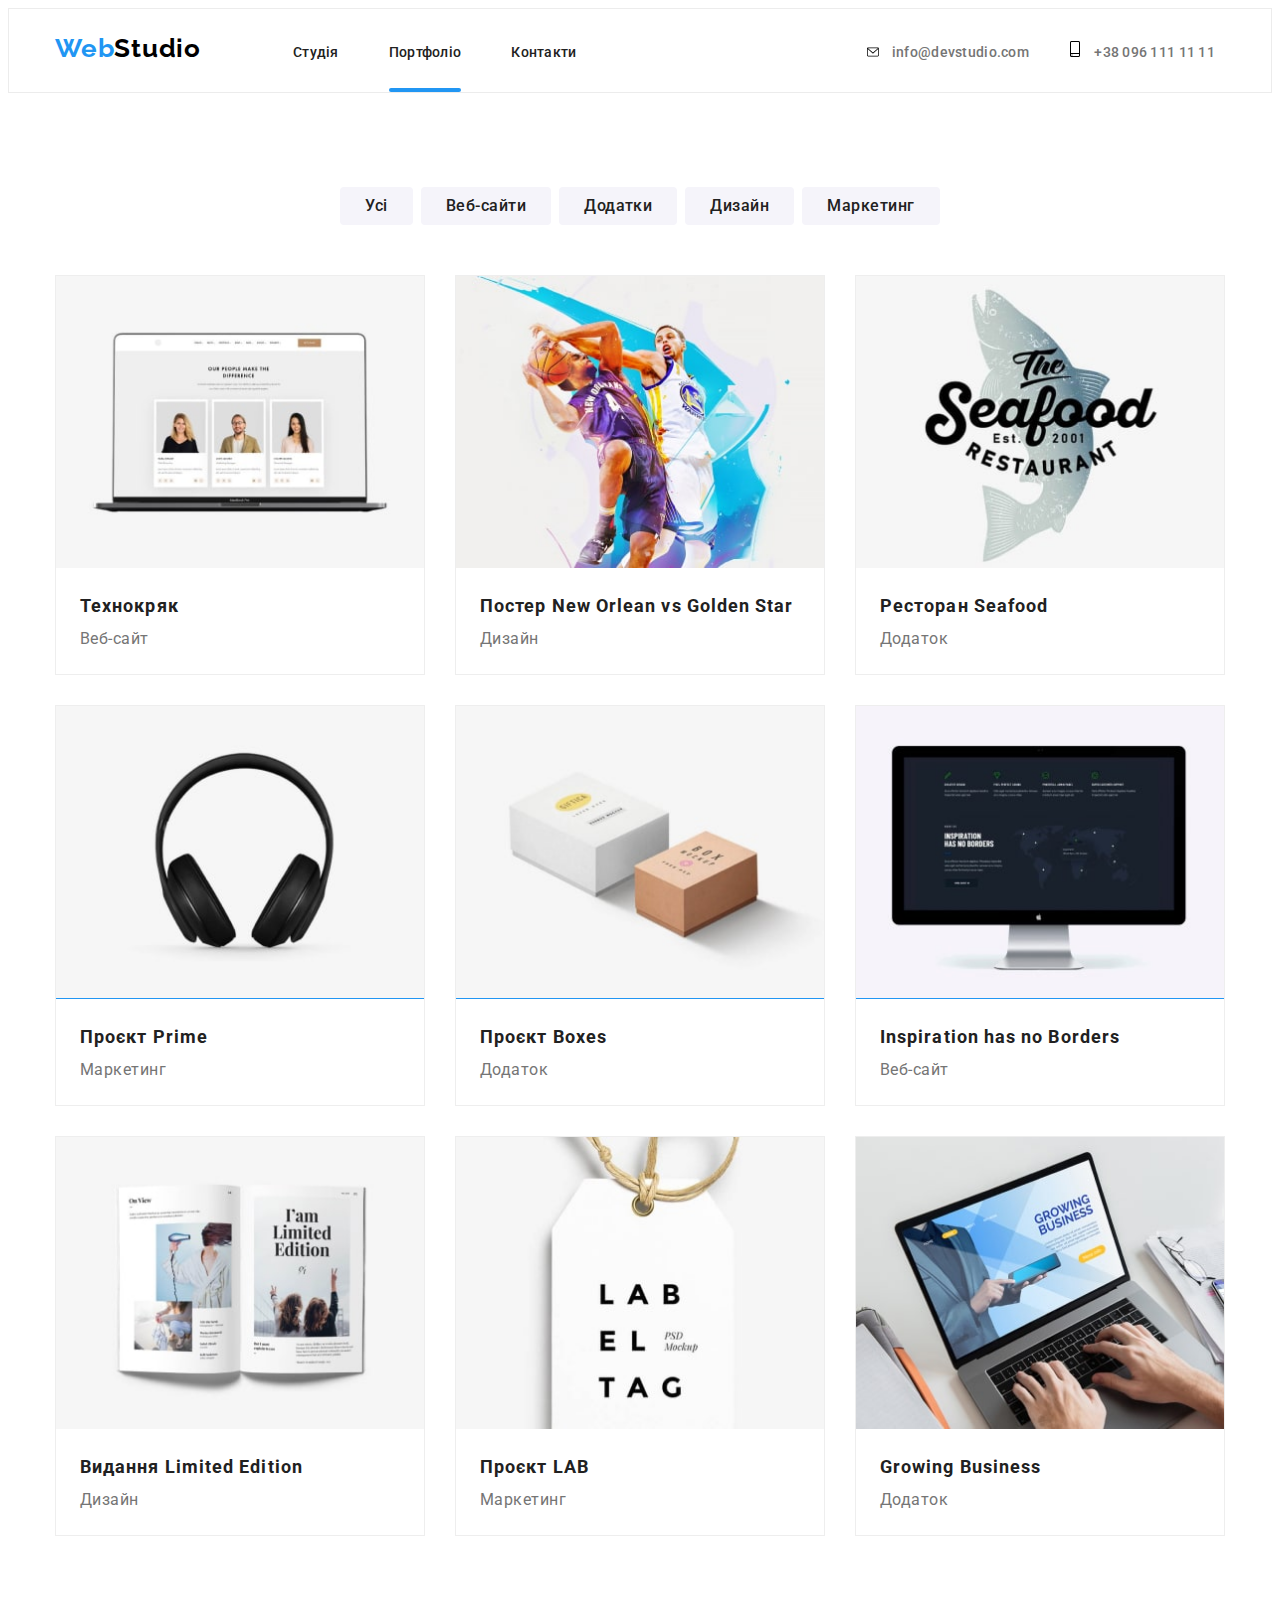
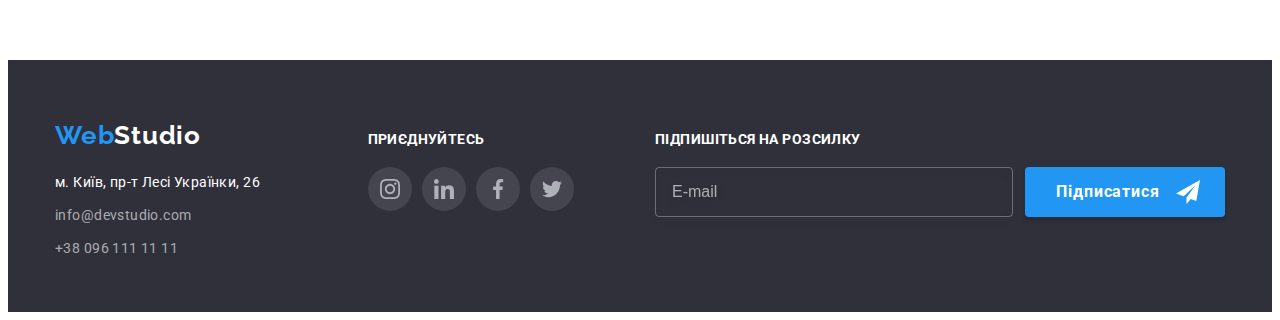
==== commit 1dda7b87: "add pic" ====
--- a/portfolio.html
+++ b/portfolio.html
@@ -75,7 +75,16 @@
                     <li class="project__items">
                         <a href="" target="_blank" rel="noopener noreferrer nofollow" class="project__link link">
                             <div class="project__img-wrap">
-                                <img src="./images/project01.jpg" alt="Проект 01" width="370" height="294">
+                                <picture>
+                                    <source srcset="./images/project01.jpg 1x, ./images/project01-2x.jpg 2x"
+                                        media="(min-width:1200px)">
+                                    <source srcset="./images/project01_tab.jpg 1x, ./images/project01_tab-2x.jpg 2x"
+                                        media="(min-width:768px)">
+                                    <source srcset="./images/project01_mob.jpg 1x, ./images/project01_mob-2x.jpg 2x"
+                                        media="(min-width:480px)">
+                                    <img srcset="./images/project01.jpg 1x, ./images/project01-2x.jpg 2x"
+                                        src="./images/project01.jpg" alt="Проект 01" width="370" height="294">
+                                </picture>
                                 <p class="project__item-text">Lorem ipsum dolor sit amet consectetur adipisicing elit.
                                     Dolor debitis reprehenderit ea excepturi praesentium a consequatur repudiandae.
                                     Nihil cupiditate a voluptas necessitatibus ratione, pariatur porro praesentium
@@ -90,7 +99,16 @@
                     <li class="project__items">
                         <a href="" target="_blank" rel="noopener noreferrer nofollow" class="project__link link">
                             <div class="project__img-wrap">
-                                <img src="./images/project02.jpg" alt="Проект 01" width="370" height="294">
+                                <picture>
+                                    <source srcset="./images/project02.jpg 1x, ./images/project02-2x.jpg 2x"
+                                        media="(min-width:1200px)">
+                                    <source srcset="./images/project02_tab.jpg 1x, ./images/project02_tab-2x.jpg 2x"
+                                        media="(min-width:768px)">
+                                    <source srcset="./images/project02_mob.jpg 1x, ./images/project02_mob-2x.jpg 2x"
+                                        media="(min-width:480px)">
+                                    <img srcset="./images/project02.jpg 1x, ./images/project02-2x.jpg 2x"
+                                        src="./images/project02.jpg" alt="Проект 02" width="370" height="294">
+                                </picture>
                                 <p class="project__item-text">Lorem ipsum dolor sit amet consectetur adipisicing elit.
                                     Dolor debitis reprehenderit ea excepturi praesentium a consequatur repudiandae.
                                     Nihil cupiditate a voluptas necessitatibus ratione, pariatur porro praesentium
@@ -105,7 +123,16 @@
                     <li class="project__items">
                         <a href="" target="_blank" rel="noopener noreferrer nofollow" class="project__link link">
                             <div class="project__img-wrap">
-                                <img src="./images/project03.jpg" alt="Проект 01" width="370" height="294">
+                                <picture>
+                                    <source srcset="./images/project03.jpg 1x, ./images/project03-2x.jpg 2x"
+                                        media="(min-width:1200px)">
+                                    <source srcset="./images/project03_tab.jpg 1x, ./images/project03_tab-2x.jpg 2x"
+                                        media="(min-width:768px)">
+                                    <source srcset="./images/project03_mob.jpg 1x, ./images/project03_mob-2x.jpg 2x"
+                                        media="(min-width:480px)">
+                                    <img srcset="./images/project03.jpg 1x, ./images/project03-2x.jpg 2x"
+                                        src="./images/project03.jpg" alt="Проект 03" width="370" height="294">
+                                </picture>
                                 <p class="project__item-text">Lorem ipsum dolor sit amet consectetur adipisicing elit.
                                     Dolor debitis reprehenderit ea excepturi praesentium a consequatur repudiandae.
                                     Nihil cupiditate a voluptas necessitatibus ratione, pariatur porro praesentium
@@ -120,7 +147,16 @@
                     <li class="project__items">
                         <a href="" target="_blank" rel="noopener noreferrer nofollow" class="project__link link">
                             <div class="project__img-wrap">
-                                <img src="./images/project04.jpg" alt="Проект 01" width="370" height="294">
+                                <picture>
+                                    <source srcset="./images/project04.jpg 1x, ./images/project04-2x.jpg 2x"
+                                        media="(min-width:1200px)">
+                                    <source srcset="./images/project04_tab.jpg 1x, ./images/project04_tab-2x.jpg 2x"
+                                        media="(min-width:768px)">
+                                    <source srcset="./images/project04_mob.jpg 1x, ./images/project04_mob-2x.jpg 2x"
+                                        media="(min-width:480px)">
+                                    <img srcset="./images/project04.jpg 1x, ./images/project04-2x.jpg 2x"
+                                        src="./images/project04.jpg" alt="Проект 04" width="370" height="294">
+                                </picture>
                                 <p class="project__item-text">Lorem ipsum dolor sit amet consectetur adipisicing elit.
                                     Dolor debitis reprehenderit ea excepturi praesentium a consequatur repudiandae.
                                     Nihil cupiditate a voluptas necessitatibus ratione, pariatur porro praesentium
@@ -135,7 +171,16 @@
                     <li class="project__items">
                         <a href="" target="_blank" rel="noopener noreferrer nofollow" class="project__link link">
                             <div class="project__img-wrap">
-                                <img src="./images/project05.jpg" alt="Проект 01" width="370" height="294">
+                                <picture>
+                                    <source srcset="./images/project05.jpg 1x, ./images/project05-2x.jpg 2x"
+                                        media="(min-width:1200px)">
+                                    <source srcset="./images/project05_tab.jpg 1x, ./images/project05_tab-2x.jpg 2x"
+                                        media="(min-width:768px)">
+                                    <source srcset="./images/project05_mob.jpg 1x, ./images/project05_mob-2x.jpg 2x"
+                                        media="(min-width:480px)">
+                                    <img srcset="./images/project05.jpg 1x, ./images/project05-2x.jpg 2x"
+                                        src="./images/project05.jpg" alt="Проект 05" width="370" height="294">
+                                </picture>
                                 <p class="project__item-text">Lorem ipsum dolor sit amet consectetur adipisicing elit.
                                     Dolor debitis reprehenderit ea excepturi praesentium a consequatur repudiandae.
                                     Nihil cupiditate a voluptas necessitatibus ratione, pariatur porro praesentium
@@ -150,7 +195,16 @@
                     <li class="project__items">
                         <a href="" target="_blank" rel="noopener noreferrer nofollow" class="project__link link">
                             <div class="project__img-wrap">
-                                <img src="./images/project06.jpg" alt="Проект 01" width="370" height="294">
+                                <picture>
+                                    <source srcset="./images/project06.jpg 1x, ./images/project06-2x.jpg 2x"
+                                        media="(min-width:1200px)">
+                                    <source srcset="./images/project06_tab.jpg 1x, ./images/project06_tab-2x.jpg 2x"
+                                        media="(min-width:768px)">
+                                    <source srcset="./images/project06_mob.jpg 1x, ./images/project06_mob-2x.jpg 2x"
+                                        media="(min-width:480px)">
+                                    <img srcset="./images/project06.jpg 1x, ./images/project06-2x.jpg 2x"
+                                        src="./images/project06.jpg" alt="Проект 06" width="370" height="294">
+                                </picture>
                                 <p class="project__item-text">Lorem ipsum dolor sit amet consectetur adipisicing elit.
                                     Dolor debitis reprehenderit ea excepturi praesentium a consequatur repudiandae.
                                     Nihil cupiditate a voluptas necessitatibus ratione, pariatur porro praesentium
@@ -165,7 +219,16 @@
                     <li class="project__items">
                         <a href="" target="_blank" rel="noopener noreferrer nofollow" class="project__link link">
                             <div class="project__img-wrap">
-                                <img src="./images/project07.jpg" alt="Проект 01" width="370" height="294">
+                                <picture>
+                                    <source srcset="./images/project07.jpg 1x, ./images/project07-2x.jpg 2x"
+                                        media="(min-width:1200px)">
+                                    <source srcset="./images/project07_tab.jpg 1x, ./images/project07_tab-2x.jpg 2x"
+                                        media="(min-width:768px)">
+                                    <source srcset="./images/project07_mob.jpg 1x, ./images/project07_mob-2x.jpg 2x"
+                                        media="(min-width:480px)">
+                                    <img srcset="./images/project07.jpg 1x, ./images/project07-2x.jpg 2x"
+                                        src="./images/project07.jpg" alt="Проект 07" width="370" height="294">
+                                </picture>
                                 <p class="project__item-text">Lorem ipsum dolor sit amet consectetur adipisicing elit.
                                     Dolor debitis reprehenderit ea excepturi praesentium a consequatur repudiandae.
                                     Nihil cupiditate a voluptas necessitatibus ratione, pariatur porro praesentium
@@ -180,7 +243,16 @@
                     <li class="project__items">
                         <a href="" target="_blank" rel="noopener noreferrer nofollow" class="project__link link">
                             <div class="project__img-wrap">
-                                <img src="./images/project08.jpg" alt="Проект 01" width="370" height="294">
+                                <picture>
+                                    <source srcset="./images/project08.jpg 1x, ./images/project08-2x.jpg 2x"
+                                        media="(min-width:1200px)">
+                                    <source srcset="./images/project08_tab.jpg 1x, ./images/project08_tab-2x.jpg 2x"
+                                        media="(min-width:768px)">
+                                    <source srcset="./images/project08_mob.jpg 1x, ./images/project08_mob-2x.jpg 2x"
+                                        media="(min-width:480px)">
+                                    <img srcset="./images/project08.jpg 1x, ./images/project08-2x.jpg 2x"
+                                        src="./images/project08.jpg" alt="Проект 08" width="370" height="294">
+                                </picture>
                                 <p class="project__item-text">Lorem ipsum dolor sit amet consectetur adipisicing elit.
                                     Dolor debitis reprehenderit ea excepturi praesentium a consequatur repudiandae.
                                     Nihil cupiditate a voluptas necessitatibus ratione, pariatur porro praesentium
@@ -195,7 +267,16 @@
                     <li class="project__items">
                         <a href="" target="_blank" rel="noopener noreferrer nofollow" class="project__link link">
                             <div class="project__img-wrap">
-                                <img src="./images/project09.jpg" alt="Проект 01" width="370" height="294">
+                                <picture>
+                                    <source srcset="./images/project09.jpg 1x, ./images/project09-2x.jpg 2x"
+                                        media="(min-width:1200px)">
+                                    <source srcset="./images/project09_tab.jpg 1x, ./images/project09_tab-2x.jpg 2x"
+                                        media="(min-width:768px)">
+                                    <source srcset="./images/project09_mob.jpg 1x, ./images/project09_mob-2x.jpg 2x"
+                                        media="(min-width:480px)">
+                                    <img srcset="./images/project09.jpg 1x, ./images/project09-2x.jpg 2x"
+                                        src="./images/project09.jpg" alt="Проект 09" width="370" height="294">
+                                </picture>
                                 <p class="project__item-text">Lorem ipsum dolor sit amet consectetur adipisicing elit.
                                     Dolor debitis reprehenderit ea excepturi praesentium a consequatur repudiandae.
                                     Nihil cupiditate a voluptas necessitatibus ratione, pariatur porro praesentium
--- a/css/main.css
+++ b/css/main.css
@@ -1,4 +1,31 @@
 @charset "UTF-8";
+:root {
+  /* основний колір тексту */
+  --primary_text-color: #757575;
+  /* колір тексту заголовків */
+  --title-text-color: #212121;
+  /* основний білий колір*/
+  --primary-white-color: #ffffff;
+  /* вторичний чорний колір*/
+  --secondary-black-color: #000000;
+  /* вторичний чорний колір*/
+  --secondary-white-color-opacity: rgba(255, 255, 255, 0.6);
+  /* колір акценту*/
+  --accent_color: #2196f3;
+  /* колір фону */
+  --primari-bg-color: #f5f5f5;
+  --secondary-grey-bg-color: #afb1b8;
+  /* колір фону */
+  --primari-black-bg-color: #2f303a;
+  /* вторичний білий колір фону */
+  --secondary-bg-color: #f5f4fa;
+  --main-font: "Roboto", sans-serif;
+  --secondary-font: "Raleway", sans-serif;
+  --size-mobile: 480px;
+  --size-tablets: 768px;
+  --size-pc: 1200px;
+}
+
 html {
   -webkit-box-sizing: border-box;
           box-sizing: border-box;
@@ -57,6 +84,11 @@
   border: 0;
 }
 
+img {
+  width: 100%;
+  height: auto;
+}
+
 .logo {
   display: block;
   font-family: var(--secondary-font);
@@ -74,10 +106,25 @@
 }
 
 .container {
-  width: 1200px;
+  width: 100%;
   padding-left: 15px;
   padding-right: 15px;
   margin: 0 auto;
+}
+@media (min-width: 480px) {
+  .container {
+    width: 480px;
+  }
+}
+@media (min-width: 768px) {
+  .container {
+    width: 768px;
+  }
+}
+@media (min-width: 1200px) {
+  .container {
+    width: 1200px;
+  }
 }
 
 .current {
@@ -184,29 +231,6 @@
   color: var(--title-text-color);
 }
 
-:root {
-  /* основний колір тексту */
-  --primary_text-color: #757575;
-  /* колір тексту заголовків */
-  --title-text-color: #212121;
-  /* основний білий колір*/
-  --primary-white-color: #FFFFFF;
-  /* вторичний чорний колір*/
-  --secondary-black-color: #000000;
-  /* вторичний чорний колір*/
-  --secondary-white-color-opacity: rgba(255, 255, 255, 0.6);
-  /* колір акценту*/
-  --accent_color: #2196F3;
-  /* колір фону */
-  --primari-bg-color: #F5F5F5;
-  /* колір фону */
-  --primari-black-bg-color: #2F303A;
-  /* вторичний білий колір фону */
-  --secondary-bg-color: #F5F4FA;
-  --main-font: "Roboto", sans-serif;
-  --secondary-font: "Raleway", sans-serif;
-}
-
 /* ------HEADER-------- */
 .header {
   background: var(--primary-white-color);
@@ -228,6 +252,7 @@
 }
 
 .header__nav {
+  display: none;
   display: -webkit-box;
   display: -ms-flexbox;
   display: flex;
@@ -244,6 +269,7 @@
   font-size: 14px;
   line-height: 1.14;
   letter-spacing: 0.02em;
+  display: none;
   display: -webkit-box;
   display: -ms-flexbox;
   display: flex;
@@ -325,13 +351,26 @@
 
 /* ------ HERO -------- */
 .hero {
+  max-width: 1600px;
   background-image: linear-gradient(45deg, rgba(47, 48, 58, 0.4), rgba(47, 48, 58, 0.4)), url("../images/hero_bg.jpg");
   background-repeat: no-repeat;
   background-size: cover;
   background-position: center;
   background-color: rgba(47, 48, 58, 0.4);
-  padding-top: 200px;
-  padding-bottom: 200px;
+  padding-top: 118px;
+  padding-bottom: 118px;
+}
+@media (max-width: 1200px) {
+  .hero {
+    padding-top: 100px;
+    padding-bottom: 200px;
+  }
+}
+@media (min-width: 1200px) {
+  .hero {
+    padding-top: 200px;
+    padding-bottom: 200px;
+  }
 }
 
 .hero__title {
@@ -383,13 +422,13 @@
   display: -webkit-box;
   display: -ms-flexbox;
   display: flex;
+  -ms-flex-wrap: wrap;
+      flex-wrap: wrap;
 }
 
 .property__items {
-  margin-right: 30px;
-}
-.property__items:last-child {
-  margin-right: 0;
+  width: 100%;
+  margin-bottom: 30px;
 }
 .property__items::before {
   display: block;
@@ -411,6 +450,33 @@
 .property__items.property-icons4::before {
   background-image: url("../images/astronaut.svg");
 }
+@media (min-width: 480px) {
+  .property__items {
+    width: 480px;
+  }
+}
+@media (min-width: 768px) {
+  .property__items {
+    -ms-flex-preferred-size: calc((100% - 60px) / 2);
+        flex-basis: calc((100% - 60px) / 2);
+    margin-right: 30px;
+  }
+  .property__items:nth-child(2n) {
+    margin-right: 0;
+  }
+}
+@media (min-width: 1200px) {
+  .property__items {
+    -ms-flex-preferred-size: calc((100% - 90px) / 4);
+        flex-basis: calc((100% - 90px) / 4);
+  }
+  .property__items:nth-child(n) {
+    margin-right: 30px;
+  }
+  .property__items:last-child {
+    margin-right: 0px;
+  }
+}
 
 .property__pre-title {
   font-size: 14px;
@@ -431,6 +497,12 @@
 /* ------OUR WORK-------- */
 .our-work {
   padding-bottom: 94px;
+  display: none;
+}
+@media (min-width: 1200px) {
+  .our-work {
+    display: block;
+  }
 }
 
 .our-work__title {
@@ -487,7 +559,8 @@
   display: -webkit-box;
   display: -ms-flexbox;
   display: flex;
-  gap: 30px;
+  -ms-flex-wrap: wrap;
+      flex-wrap: wrap;
 }
 
 .our-team__items {
@@ -498,6 +571,34 @@
           box-shadow: 0px 2px 1px 0px rgba(0, 0, 0, 0.2), 0px 1px 1px 0px rgba(0, 0, 0, 0.1411764706), 0px 1px 3px 0px rgba(0, 0, 0, 0.1215686275);
   border-radius: 0px 0px 4px 4px;
   padding-bottom: 30px;
+  margin-bottom: 30px;
+}
+@media (min-width: 480px) {
+  .our-team__items {
+    width: 480px;
+  }
+}
+@media (min-width: 768px) {
+  .our-team__items {
+    -ms-flex-preferred-size: calc((100% - 30px) / 2);
+        flex-basis: calc((100% - 30px) / 2);
+    margin-right: 30px;
+  }
+  .our-team__items:nth-child(2n) {
+    margin-right: 0;
+  }
+}
+@media (min-width: 1200px) {
+  .our-team__items {
+    -ms-flex-preferred-size: calc((100% - 90px) / 4);
+        flex-basis: calc((100% - 90px) / 4);
+  }
+  .our-team__items:nth-child(n) {
+    margin-right: 30px;
+  }
+  .our-team__items:last-child {
+    margin-right: 0px;
+  }
 }
 
 .our-team__subtitle {
@@ -523,6 +624,10 @@
   padding-bottom: 30px;
 }
 
+.soc-list__icons {
+  fill: var(--secondary-grey-bg-color);
+}
+
 .our-team__list {
   display: -webkit-box;
   display: -ms-flexbox;
@@ -591,7 +696,7 @@
 }
 
 .address {
-  font-style: inherit;
+  font-style: normal;
 }
 
 .footer__title {
@@ -766,10 +871,12 @@
   display: -webkit-box;
   display: -ms-flexbox;
   display: flex;
-}
-
-.customer__items:not(:last-child) {
-  margin-right: 30px;
+  -ms-flex-wrap: wrap;
+      flex-wrap: wrap;
+}
+
+.customer__items {
+  margin: 0 auto;
 }
 
 .customer__icons {
@@ -783,7 +890,7 @@
   width: 170px;
   height: 92px;
   gap: 30px;
-  border: 1px solid #afb1b8;
+  border: 1px solid var(--secondary-grey-bg-color);
   border-radius: 4px;
   -webkit-box-pack: center;
       -ms-flex-pack: center;
@@ -791,7 +898,7 @@
   -webkit-box-align: center;
       -ms-flex-align: center;
           align-items: center;
-  color: #afb1b8;
+  color: var(--secondary-grey-bg-color);
   -webkit-transition-property: border;
   transition-property: border;
   -webkit-transition-duration: 250ms;
@@ -800,12 +907,44 @@
           transition-timing-function: linear;
   -webkit-transition-delay: 0;
           transition-delay: 0;
+  margin: 0 auto 30px;
 }
 .customer__link:hover, .customer__link:focus {
   border: 1px solid var(--accent_color);
 }
 .customer__link:hover .customer__icons, .customer__link:focus .customer__icons {
   fill: var(--accent_color);
+}
+@media (min-width: 480px) {
+  .customer__link {
+    -ms-flex-preferred-size: 219px;
+        flex-basis: 219px;
+  }
+  .customer__link:nth-child(2n-1) {
+    margin-right: 30 px;
+  }
+}
+@media (min-width: 768px) {
+  .customer__link {
+    -ms-flex-preferred-size: calc((100% - 60px) / 3);
+        flex-basis: calc((100% - 60px) / 3);
+    margin-right: 30px;
+  }
+  .customer__link:nth-child(3n) {
+    margin-right: 0;
+  }
+}
+@media (min-width: 1200px) {
+  .customer__link {
+    -ms-flex-preferred-size: calc((100% - 90px) / 4);
+        flex-basis: calc((100% - 90px) / 4);
+  }
+  .customer__link:nth-child(n) {
+    margin-right: 30px;
+  }
+  .customer__link:last-child {
+    margin-right: 0px;
+  }
 }
 
 .customer__link .customer__icons {
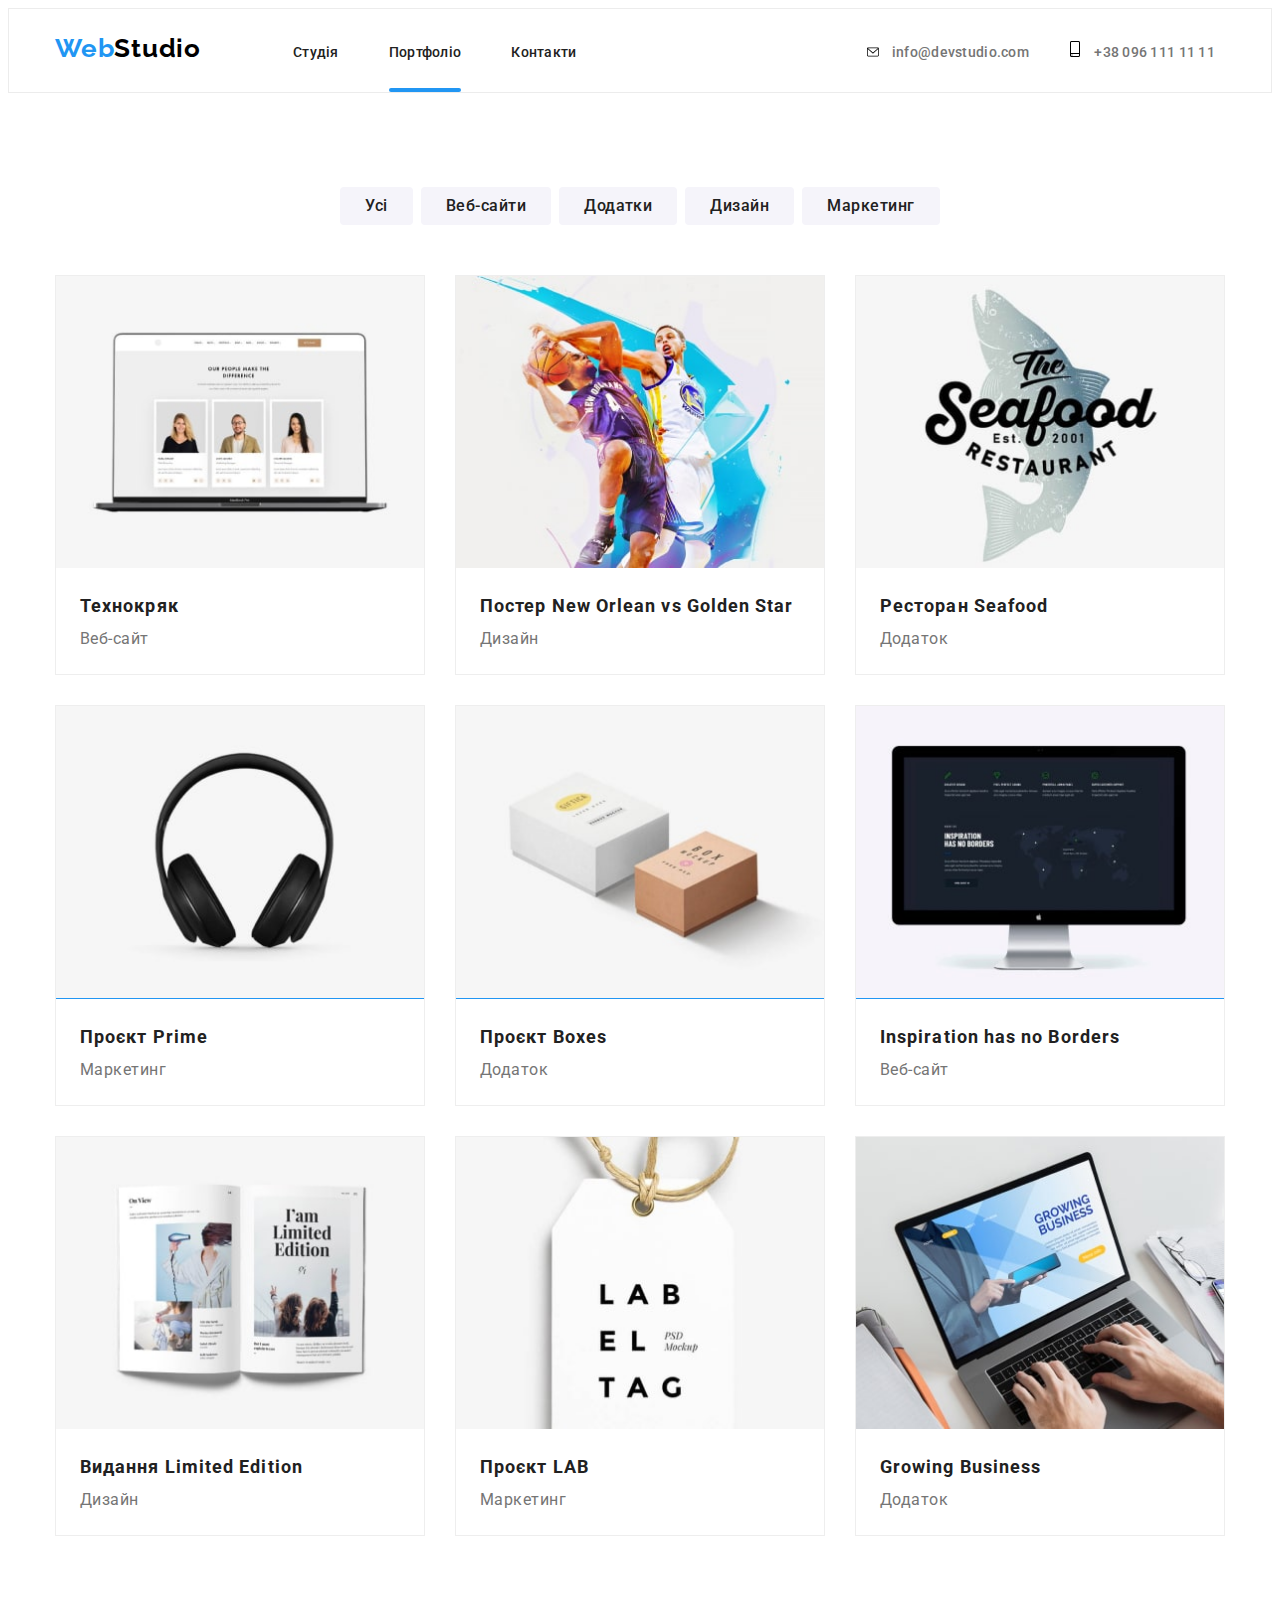
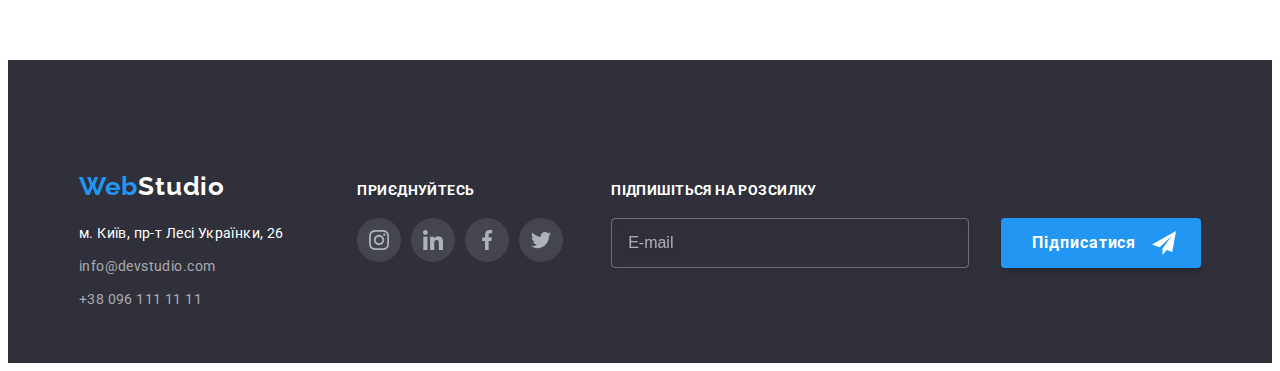
==== commit 431952de: "add mob&tab" ====
--- a/portfolio.html
+++ b/portfolio.html
@@ -23,6 +23,11 @@
         <div class="container">
             <a href="" target="_blank" rel="noopener noreferrer nofollow" class="header__logo logo link">Web<span
                     class="logo--black">Studio</span></a>
+            <button type="button" class="menu-open">
+                <svg width="40" height="40" class="" aria-label="Mобільнє меню">
+                    <use class="mob-menu_icon-in" href="./images/icons.svg#icon-menu_in"></use>
+                </svg>
+            </button>
             <nav>
                 <ul class="header__nav list">
                     <li><a href="./index.html" rel="noopener noreferrer nofollow" class="header__link link">Студія</a>
@@ -54,6 +59,47 @@
                     </a>
                 </li>
             </ul>
+        </div>
+        <div class="mobile-menu">
+            <button type="button" class="menu-close">
+                <svg width="40" height="40" class="" aria-label="Mобільнє меню">
+                    <use href="./images/icons.svg#icon-menu_close"></use>
+                </svg>
+            </button>
+            <div class="mobile-container">
+                <nav>
+                    <ul class="mobile-menu__nav list">
+                        <li><a href="./index.html" rel="noopener noreferrer nofollow"
+                                class="mobile-menu__link link">Студія</a></li>
+                        <li><a href="./portfolio.html" rel="noopener noreferrer nofollow"
+                                class="mobile-menu__link link">Портфоліо</a>
+                        </li>
+                        <li><a href="" rel="noopener noreferrer nofollow" class="mobile-menu__link link">Контакти</a>
+                        </li>
+                    </ul>
+                </nav>
+                <ul class="mob-auth-nav list">
+                    <li class="mob-auth-nav__items">
+                        <a href="tel:+380961111111" target="_blank" rel="noopener noreferrer nofollow"
+                            class="mob-auth-nav__tel link">+38 096 111 11 11</a>
+                    </li>
+                    <li class="mob-auth-nav__items">
+                        <a href="mailto:info@devstudio.com" target="_blank" rel="noopener noreferrer nofollow"
+                            class="mob-auth-nav__mail link">info@devstudio.com</a>
+                    </li>
+
+                </ul>
+                <ul class="mob-soc-list list">
+                    <li class="mob-soc-list__items"><a href="#" class="mob-soc-list__link link">
+                            Instagram</a></li>
+                    <li class="mob-soc-list__items"><a href="#" class="mob-soc-list__link link">
+                            Twitter</a></li>
+                    <li class="mob-soc-list__items"><a href="#" class="mob-soc-list__link link">
+                            Facebook</a></li>
+                    <li class="mob-soc-list__items"><a href="#" class="mob-soc-list__link link">
+                            LinkedIn</a></li>
+                </ul>
+            </div>
         </div>
     </header>
     <main>
@@ -336,9 +382,10 @@
                             </svg></a></li>
                 </ul>
             </div>
-            <div class="footer-list-items item3">
+            <div class="footer__list-items item3">
                 <h2 class="footer__title title">Підпишіться на розсилку</h2>
                 <div class="footer-mail-list">
+
                     <input type="mail" name="mailto" id="mailto" class="footer-mail-input" placeholder="E-mail">
                     <div class="wraper-btn">
                         <button type="submit" class="footer-mail-btn btn">Підписатися</button>
@@ -350,7 +397,7 @@
             </div>
         </div>
     </footer>
-
+    <script src="./js/menu.js"></script>
 </body>
 
 </html>--- a/css/main.css
+++ b/css/main.css
@@ -241,9 +241,13 @@
   display: -webkit-box;
   display: -ms-flexbox;
   display: flex;
+  position: relative;
   -webkit-box-align: baseline;
       -ms-flex-align: baseline;
           align-items: baseline;
+  -webkit-box-pack: justify;
+      -ms-flex-pack: justify;
+          justify-content: space-between;
 }
 
 .header__logo {
@@ -253,9 +257,6 @@
 
 .header__nav {
   display: none;
-  display: -webkit-box;
-  display: -ms-flexbox;
-  display: flex;
 }
 .header__nav li {
   margin-right: 50px;
@@ -263,19 +264,29 @@
 .header__nav li:last-child {
   margin-right: 0;
 }
-
+@media (min-width: 768px) {
+  .header__nav {
+    display: -webkit-box;
+    display: -ms-flexbox;
+    display: flex;
+  }
+}
 .header__auth-nav {
   font-weight: 500;
   font-size: 14px;
   line-height: 1.14;
   letter-spacing: 0.02em;
   display: none;
-  display: -webkit-box;
-  display: -ms-flexbox;
-  display: flex;
   margin-left: auto;
-}
-
+  display: none;
+}
+@media (min-width: 768px) {
+  .header__auth-nav {
+    display: -webkit-box;
+    display: -ms-flexbox;
+    display: flex;
+  }
+}
 .auth-nav__icon {
   margin-right: 10px;
   height: 10px;
@@ -349,10 +360,181 @@
   fill: var(--accent_color);
 }
 
+.menu-open {
+  position: absolute;
+  right: 15px;
+  top: 20px;
+  display: block;
+  padding: 0;
+  border: 0;
+  background: transparent;
+}
+@media (min-width: 768px) {
+  .menu-open {
+    display: none;
+  }
+}
+.mobile-menu {
+  position: fixed;
+  width: 100vw;
+  height: 100vh;
+  background-color: #ffffff;
+  top: 0px;
+  left: 0px;
+  right: 0px;
+  -webkit-transition: left 300ms, visibility 300ms;
+  transition: left 300ms, visibility 300ms;
+}
+.mobile-menu .mobile-container {
+  display: -webkit-box;
+  display: -ms-flexbox;
+  display: flex;
+  -webkit-box-orient: vertical;
+  -webkit-box-direction: normal;
+      -ms-flex-direction: column;
+          flex-direction: column;
+  -webkit-box-pack: justify;
+      -ms-flex-pack: justify;
+          justify-content: space-between;
+  padding: 48px 0px 48px 40px;
+  height: 100%;
+}
+.mobile-menu .is-hidden {
+  left: -100px;
+  right: auto;
+}
+@media (min-width: 768px) {
+  .mobile-menu {
+    display: none;
+  }
+}
+
+.menu-close {
+  position: absolute;
+  right: 15px;
+  top: 10px;
+  display: block;
+  margin-left: auto;
+  margin-right: 0;
+  border: none;
+  background: rgba(255, 17, 17, 0);
+}
+
+.mobile-menu__nav {
+  display: -webkit-box;
+  display: -ms-flexbox;
+  display: flex;
+  -webkit-box-orient: vertical;
+  -webkit-box-direction: normal;
+      -ms-flex-direction: column;
+          flex-direction: column;
+  gap: 32px;
+}
+
+.mobile-menu__link {
+  font-size: 40px;
+  font-weight: 500;
+  line-height: 1.175;
+  letter-spacing: 0.02em;
+  color: var(--title-text-color);
+  -webkit-transition-property: color;
+  transition-property: color;
+  -webkit-transition-duration: 250ms;
+          transition-duration: 250ms;
+  -webkit-transition-timing-function: linear;
+          transition-timing-function: linear;
+  -webkit-transition-delay: 0;
+          transition-delay: 0;
+}
+.mobile-menu__link:hover, .mobile-menu__link:focus {
+  color: var(--accent_color);
+}
+
+.mob-auth-nav {
+  display: -webkit-box;
+  display: -ms-flexbox;
+  display: flex;
+  -webkit-box-orient: vertical;
+  -webkit-box-direction: normal;
+      -ms-flex-direction: column;
+          flex-direction: column;
+  gap: 32px;
+}
+
+.mob-auth-nav__tel,
+.mob-auth-nav__mail {
+  font-size: 34px;
+  font-weight: 500;
+  line-height: 1.1764705882;
+  letter-spacing: 0.02em;
+  color: var(--primary_text-color);
+  -webkit-transition-property: color, fill;
+  transition-property: color, fill;
+  -webkit-transition-duration: 250ms;
+          transition-duration: 250ms;
+  -webkit-transition-timing-function: linear;
+          transition-timing-function: linear;
+  -webkit-transition-delay: 0;
+          transition-delay: 0;
+}
+.mob-auth-nav__tel:hover, .mob-auth-nav__tel:focus,
+.mob-auth-nav__mail:hover,
+.mob-auth-nav__mail:focus {
+  color: var(--accent_color);
+  fill: var(--accent_color);
+}
+
+.mob-auth-nav__mail {
+  font-size: 24px;
+  font-weight: 500;
+  line-height: 1.1666666667;
+  letter-spacing: 0.02em;
+}
+
+.mob-soc-list {
+  display: -webkit-box;
+  display: -ms-flexbox;
+  display: flex;
+  -webkit-box-pack: left;
+      -ms-flex-pack: left;
+          justify-content: left;
+}
+
+.mob-soc-list__items {
+  padding: 0px 10px 0px 10px;
+  border-right: 1px solid rgba(33, 33, 33, 0.2);
+}
+.mob-soc-list__items:first-child {
+  padding: 0px 10px 0px 0px;
+}
+.mob-soc-list__items:last-child {
+  border-right: none;
+}
+
+.mob-soc-list__link {
+  font-size: 18px;
+  font-weight: 500;
+  line-height: 1.2222222222;
+  letter-spacing: 0.02em;
+  color: var(--accent_color);
+  background-color: rgba(255, 255, 255, 0.1);
+  -webkit-transition-property: color, background-color;
+  transition-property: color, background-color;
+  -webkit-transition-duration: 250ms;
+          transition-duration: 250ms;
+  -webkit-transition-timing-function: linear;
+          transition-timing-function: linear;
+  -webkit-transition-delay: 0;
+          transition-delay: 0;
+}
+.mob-soc-list__link:hover, .mob-soc-list__link:focus {
+  color: var(--primary_text-color);
+}
+
 /* ------ HERO -------- */
 .hero {
   max-width: 1600px;
-  background-image: linear-gradient(45deg, rgba(47, 48, 58, 0.4), rgba(47, 48, 58, 0.4)), url("../images/hero_bg.jpg");
+  background-image: linear-gradient(45deg, rgba(47, 48, 58, 0.4), rgba(47, 48, 58, 0.4)), url("../images/hero_bg_mob.jpg");
   background-repeat: no-repeat;
   background-size: cover;
   background-position: center;
@@ -360,28 +542,51 @@
   padding-top: 118px;
   padding-bottom: 118px;
 }
-@media (max-width: 1200px) {
+@media (min-device-pixel-ratio: 2), (-webkit-min-device-pixel-ratio: 2), (min-resolution: 192dpi), (min-resolution: 2dppx) {
   .hero {
-    padding-top: 100px;
-    padding-bottom: 200px;
+    background-image: linear-gradient(45deg, rgba(47, 48, 58, 0.4), rgba(47, 48, 58, 0.4)), url("../images/hero_bg_mob-2x.jpg");
+  }
+}
+@media (min-width: 768px) {
+  .hero {
+    background-image: linear-gradient(45deg, rgba(47, 48, 58, 0.4), rgba(47, 48, 58, 0.4)), url("../images/hero_bg_tab.jpg");
+  }
+}
+@media (min-width: 768px) and (min-device-pixel-ratio: 2), (min-width: 768px) and (-webkit-min-device-pixel-ratio: 2), (min-width: 768px) and (min-resolution: 192dpi), (min-width: 768px) and (min-resolution: 2dppx) {
+  .hero {
+    background-image: linear-gradient(45deg, rgba(47, 48, 58, 0.4), rgba(47, 48, 58, 0.4)), url("../images/hero_bg_tab-2x.jpg");
   }
 }
 @media (min-width: 1200px) {
   .hero {
     padding-top: 200px;
     padding-bottom: 200px;
+    background-image: linear-gradient(45deg, rgba(47, 48, 58, 0.4), rgba(47, 48, 58, 0.4)), url("../images/hero_bg.jpg");
+  }
+}
+@media (min-width: 1200px) and (min-device-pixel-ratio: 2), (min-width: 1200px) and (-webkit-min-device-pixel-ratio: 2), (min-width: 1200px) and (min-resolution: 192dpi), (min-width: 1200px) and (min-resolution: 2dppx) {
+  .hero {
+    background-image: linear-gradient(45deg, rgba(47, 48, 58, 0.4), rgba(47, 48, 58, 0.4)), url("../images/hero_bg-2x.jpg");
   }
 }
 
 .hero__title {
+  font-size: 26px;
   font-weight: 900;
-  font-size: 44px;
-  line-height: 1.36;
+  line-height: 1.6153846154;
+  letter-spacing: 0.06em;
   text-align: center;
-  letter-spacing: 0.06em;
   text-transform: uppercase;
   color: var(--primary-white-color);
   margin-bottom: 30px;
+}
+@media (min-width: 1200px) {
+  .hero__title {
+    font-size: 44px;
+    font-weight: 900;
+    line-height: 1.3636363636;
+    letter-spacing: 0.06em;
+  }
 }
 
 .hero__btn {
@@ -415,7 +620,12 @@
 
 /* ------ PROPERTY -------- */
 .property {
-  padding: 94px 0;
+  padding: 60px 0;
+}
+@media (min-width: 1200px) {
+  .property {
+    padding: 94px 0;
+  }
 }
 
 .container .property__list {
@@ -548,7 +758,12 @@
 /* ------OUR TEAM-------- */
 .our-team {
   background: var(--secondary-bg-color);
-  padding: 94px 0;
+  padding: 60px 0;
+}
+@media (min-width: 1200px) {
+  .our-team {
+    padding: 94px 0;
+  }
 }
 
 .our-team__title {
@@ -660,6 +875,20 @@
   background: var(--primari-black-bg-color);
   padding-top: 60px;
   padding-bottom: 60px;
+}
+
+.footer .container {
+  -webkit-box-pack: justify;
+      -ms-flex-pack: justify;
+          justify-content: space-between;
+  -ms-flex-wrap: wrap;
+      flex-wrap: wrap;
+}
+
+.item1,
+.item2,
+.item3 {
+  margin: 0 auto;
 }
 
 .footer__logo {
@@ -714,8 +943,39 @@
 
 .footer__list-items.item1 {
   display: inline-block;
-  height: 132px;
-  width: 231px;
+  width: 480px;
+  text-align: center;
+  padding-bottom: 60px;
+}
+@media (min-width: 768px) {
+  .footer__list-items.item1 {
+    height: 132px;
+    width: 231px;
+  }
+}
+@media (min-width: 1200px) {
+  .footer__list-items.item1 {
+    text-align: start;
+  }
+}
+.footer__list-items.item2 {
+  display: inline-block;
+  text-align: center;
+}
+@media (min-width: 1200px) {
+  .footer__list-items.item2 {
+    text-align: start;
+  }
+}
+.footer__list-items.item3 {
+  padding-top: 60px;
+  display: inline-block;
+  text-align: center;
+}
+@media (min-width: 1200px) {
+  .footer__list-items.item3 {
+    text-align: start;
+  }
 }
 
 .footer .container {
@@ -808,6 +1068,12 @@
   display: -webkit-box;
   display: -ms-flexbox;
   display: flex;
+  -ms-flex-wrap: wrap;
+      flex-wrap: wrap;
+  gap: 20px;
+  -webkit-box-pack: center;
+      -ms-flex-pack: center;
+          justify-content: center;
 }
 
 /* ------ FILTERS -------- */
@@ -860,7 +1126,12 @@
 
 /* ------ CUSTOMER -------- */
 .customer {
-  padding: 94px 0;
+  padding: 60px 0;
+}
+@media (min-width: 1200px) {
+  .customer {
+    padding: 94px 0;
+  }
 }
 
 .customer__title {
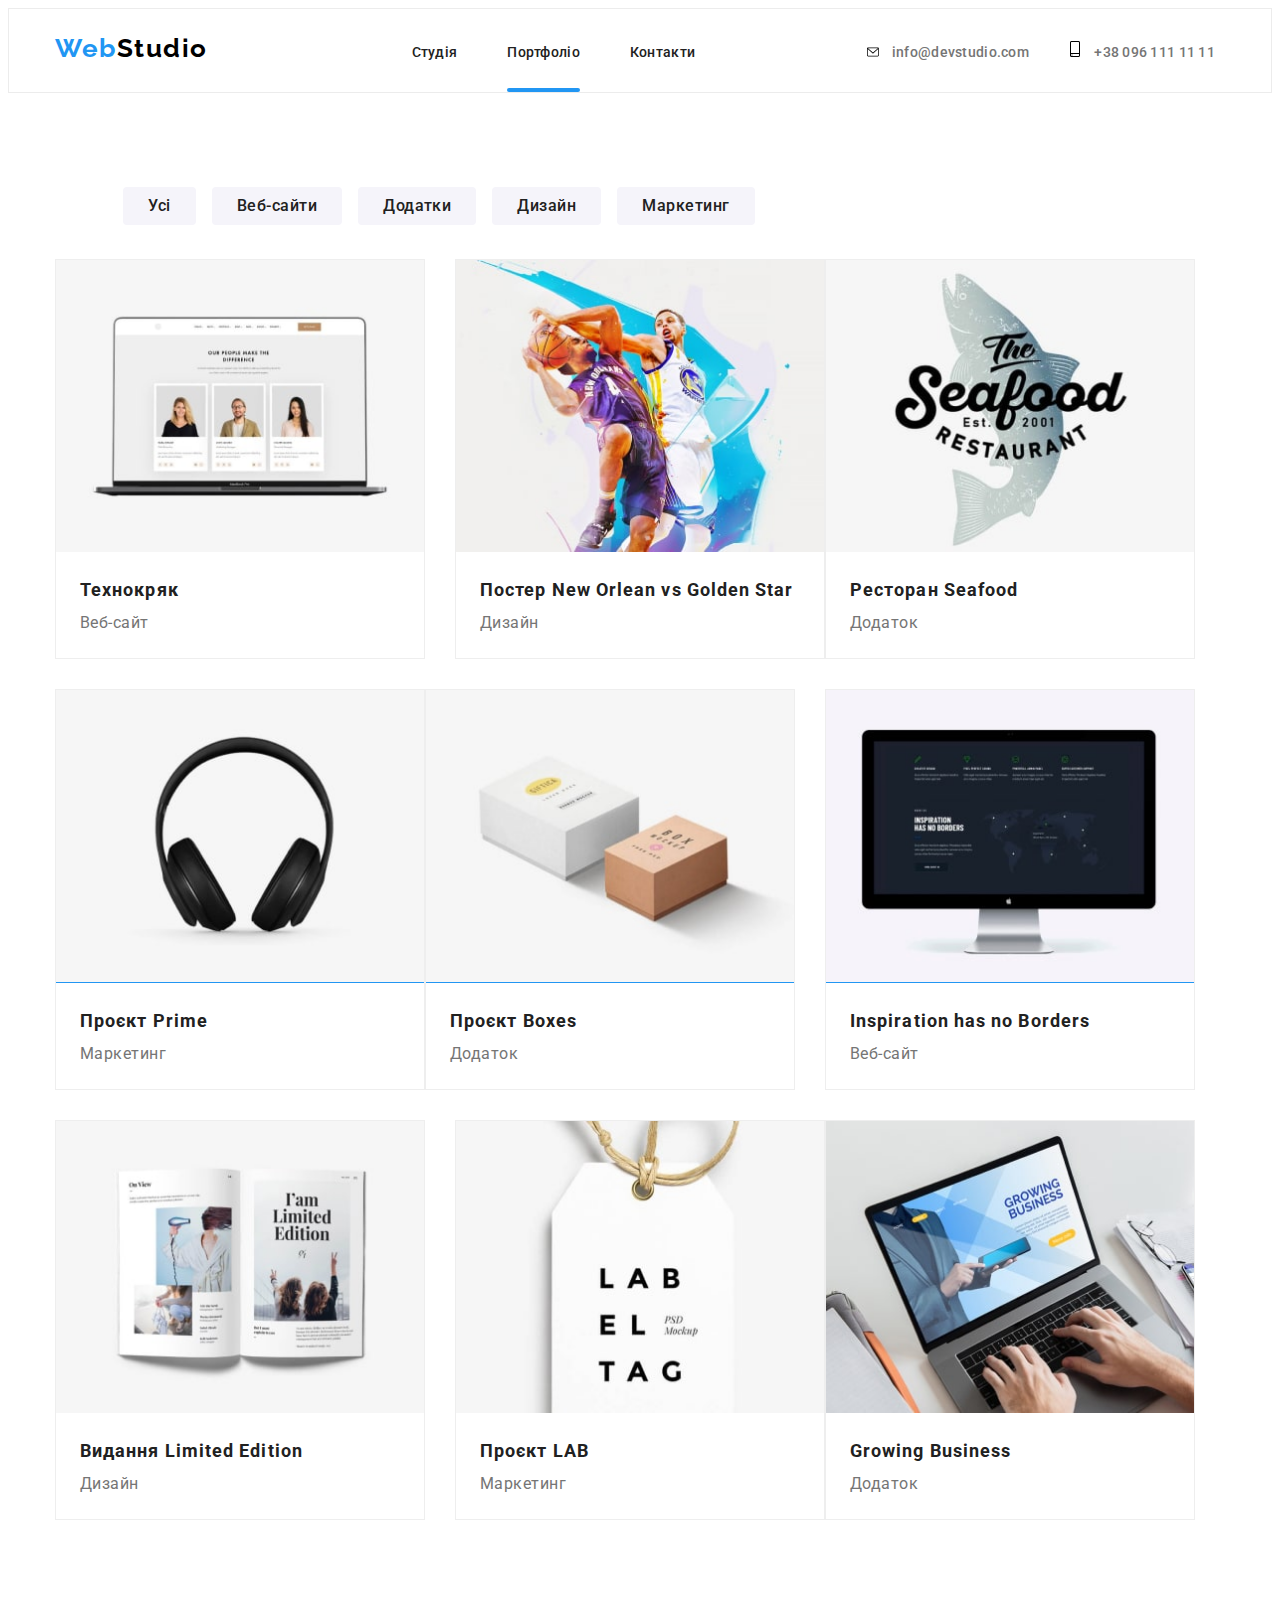
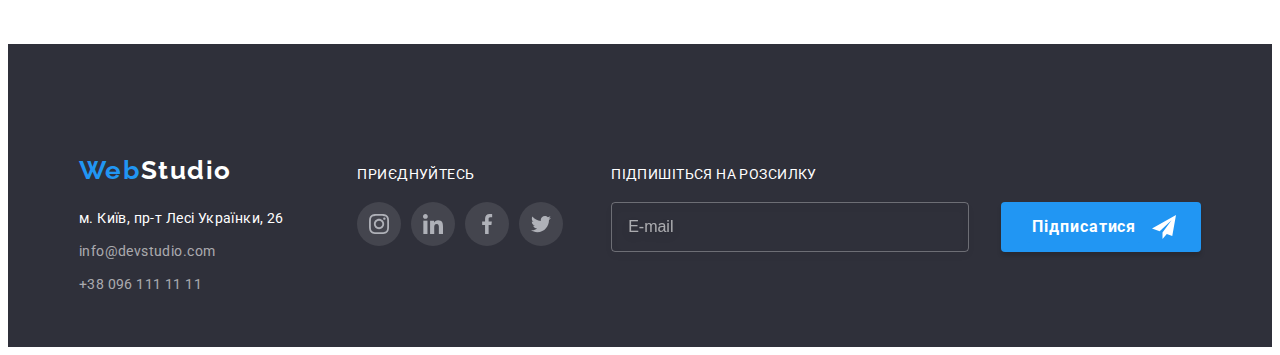
==== commit 762d7dda: "add tab version css" ====
--- a/portfolio.html
+++ b/portfolio.html
@@ -13,7 +13,7 @@
     <link rel="stylesheet" href="https://cdnjs.cloudflare.com/ajax/libs/modern-normalize/1.1.0/modern-normalize.min.css"
         integrity="sha512-wpPYUAdjBVSE4KJnH1VR1HeZfpl1ub8YT/NKx4PuQ5NmX2tKuGu6U/JRp5y+Y8XG2tV+wKQpNHVUX03MfMFn9Q=="
         crossorigin="anonymous" referrerpolicy="no-referrer" />
-    <title>Portfolio</title>
+    <title>Домашне завдання 08</title>
     <link rel="stylesheet" href="./css/main.css">
 </head>
 
--- a/css/main.css
+++ b/css/main.css
@@ -92,9 +92,9 @@
 .logo {
   display: block;
   font-family: var(--secondary-font);
+  font-size: 24px;
   font-weight: 700;
-  font-size: 26px;
-  line-height: 1.19;
+  line-height: 1.1666666667;
   letter-spacing: 0.03em;
   color: var(--accent_color);
 }
@@ -103,6 +103,14 @@
 }
 .logo--white {
   color: var(--primary-white-color);
+}
+@media (min-width: 1200px) {
+  .logo {
+    font-size: 26px;
+    font-weight: 700;
+    line-height: 1.1923076923;
+    letter-spacing: 0.06em;
+  }
 }
 
 .container {
@@ -200,6 +208,178 @@
   fill: currentColor;
 }
 
+.menu-open {
+  position: absolute;
+  right: 15px;
+  top: 20px;
+  display: block;
+  padding: 0;
+  border: 0;
+  background: transparent;
+}
+@media (min-width: 768px) {
+  .menu-open {
+    display: none;
+  }
+}
+.mobile-menu {
+  position: fixed;
+  z-index: 1;
+  width: 100vw;
+  height: 100vh;
+  background-color: #ffffff;
+  top: 0px;
+  left: 0px;
+  right: 0px;
+  -webkit-transition: left 300ms, visibility 300ms;
+  transition: left 300ms, visibility 300ms;
+}
+.mobile-menu .mobile-container {
+  display: -webkit-box;
+  display: -ms-flexbox;
+  display: flex;
+  -webkit-box-orient: vertical;
+  -webkit-box-direction: normal;
+      -ms-flex-direction: column;
+          flex-direction: column;
+  -webkit-box-pack: justify;
+      -ms-flex-pack: justify;
+          justify-content: space-between;
+  padding: 48px 0px 48px 40px;
+  height: 100%;
+}
+.mobile-menu .is-hidden {
+  left: -100px;
+  right: auto;
+}
+@media (min-width: 768px) {
+  .mobile-menu {
+    display: none;
+  }
+}
+
+.menu-close {
+  position: absolute;
+  right: 15px;
+  top: 10px;
+  display: block;
+  margin-left: auto;
+  margin-right: 0;
+  border: none;
+  background: rgba(255, 17, 17, 0);
+}
+
+.mobile-menu__nav {
+  display: -webkit-box;
+  display: -ms-flexbox;
+  display: flex;
+  -webkit-box-orient: vertical;
+  -webkit-box-direction: normal;
+      -ms-flex-direction: column;
+          flex-direction: column;
+  gap: 32px;
+}
+
+.mobile-menu__link {
+  font-size: 40px;
+  font-weight: 500;
+  line-height: 1.175;
+  letter-spacing: 0.02em;
+  color: var(--title-text-color);
+  -webkit-transition-property: color;
+  transition-property: color;
+  -webkit-transition-duration: 250ms;
+          transition-duration: 250ms;
+  -webkit-transition-timing-function: linear;
+          transition-timing-function: linear;
+  -webkit-transition-delay: 0;
+          transition-delay: 0;
+}
+.mobile-menu__link:hover, .mobile-menu__link:focus {
+  color: var(--accent_color);
+}
+
+.mob-auth-nav {
+  display: -webkit-box;
+  display: -ms-flexbox;
+  display: flex;
+  -webkit-box-orient: vertical;
+  -webkit-box-direction: normal;
+      -ms-flex-direction: column;
+          flex-direction: column;
+  gap: 32px;
+}
+
+.mob-auth-nav__tel,
+.mob-auth-nav__mail {
+  font-size: 34px;
+  font-weight: 500;
+  line-height: 1.1764705882;
+  letter-spacing: 0.02em;
+  color: var(--primary_text-color);
+  -webkit-transition-property: color, fill;
+  transition-property: color, fill;
+  -webkit-transition-duration: 250ms;
+          transition-duration: 250ms;
+  -webkit-transition-timing-function: linear;
+          transition-timing-function: linear;
+  -webkit-transition-delay: 0;
+          transition-delay: 0;
+}
+.mob-auth-nav__tel:hover, .mob-auth-nav__tel:focus,
+.mob-auth-nav__mail:hover,
+.mob-auth-nav__mail:focus {
+  color: var(--accent_color);
+  fill: var(--accent_color);
+}
+
+.mob-auth-nav__mail {
+  font-size: 24px;
+  font-weight: 500;
+  line-height: 1.1666666667;
+  letter-spacing: 0.02em;
+}
+
+.mob-soc-list {
+  display: -webkit-box;
+  display: -ms-flexbox;
+  display: flex;
+  -webkit-box-pack: left;
+      -ms-flex-pack: left;
+          justify-content: left;
+}
+
+.mob-soc-list__items {
+  padding: 0px 10px 0px 10px;
+  border-right: 1px solid rgba(33, 33, 33, 0.2);
+}
+.mob-soc-list__items:first-child {
+  padding: 0px 10px 0px 0px;
+}
+.mob-soc-list__items:last-child {
+  border-right: none;
+}
+
+.mob-soc-list__link {
+  font-size: 18px;
+  font-weight: 500;
+  line-height: 1.2222222222;
+  letter-spacing: 0.02em;
+  color: var(--accent_color);
+  background-color: rgba(255, 255, 255, 0.1);
+  -webkit-transition-property: color, background-color;
+  transition-property: color, background-color;
+  -webkit-transition-duration: 250ms;
+          transition-duration: 250ms;
+  -webkit-transition-timing-function: linear;
+          transition-timing-function: linear;
+  -webkit-transition-delay: 0;
+          transition-delay: 0;
+}
+.mob-soc-list__link:hover, .mob-soc-list__link:focus {
+  color: var(--primary_text-color);
+}
+
 .visually-hidden {
   position: absolute;
   width: 1px;
@@ -277,16 +457,26 @@
   line-height: 1.14;
   letter-spacing: 0.02em;
   display: none;
-  margin-left: auto;
-  display: none;
 }
 @media (min-width: 768px) {
   .header__auth-nav {
     display: -webkit-box;
     display: -ms-flexbox;
     display: flex;
-  }
-}
+    -ms-flex-wrap: wrap;
+        flex-wrap: wrap;
+    -webkit-box-pack: start;
+        -ms-flex-pack: start;
+            justify-content: flex-start;
+    margin-left: 60px;
+  }
+}
+@media (min-width: 1200px) {
+  .header__auth-nav {
+    gap: 30px;
+  }
+}
+
 .auth-nav__icon {
   margin-right: 10px;
   height: 10px;
@@ -316,10 +506,6 @@
   color: var(--accent_color);
 }
 
-.auth-nav__items:not(:last-child) {
-  margin-right: 30px;
-}
-
 .auth-nav__link {
   color: var(--primary_text-color);
   -webkit-transition-property: color, fill;
@@ -358,177 +544,6 @@
 .header-auth-items span:focus span {
   color: var(--accent_color);
   fill: var(--accent_color);
-}
-
-.menu-open {
-  position: absolute;
-  right: 15px;
-  top: 20px;
-  display: block;
-  padding: 0;
-  border: 0;
-  background: transparent;
-}
-@media (min-width: 768px) {
-  .menu-open {
-    display: none;
-  }
-}
-.mobile-menu {
-  position: fixed;
-  width: 100vw;
-  height: 100vh;
-  background-color: #ffffff;
-  top: 0px;
-  left: 0px;
-  right: 0px;
-  -webkit-transition: left 300ms, visibility 300ms;
-  transition: left 300ms, visibility 300ms;
-}
-.mobile-menu .mobile-container {
-  display: -webkit-box;
-  display: -ms-flexbox;
-  display: flex;
-  -webkit-box-orient: vertical;
-  -webkit-box-direction: normal;
-      -ms-flex-direction: column;
-          flex-direction: column;
-  -webkit-box-pack: justify;
-      -ms-flex-pack: justify;
-          justify-content: space-between;
-  padding: 48px 0px 48px 40px;
-  height: 100%;
-}
-.mobile-menu .is-hidden {
-  left: -100px;
-  right: auto;
-}
-@media (min-width: 768px) {
-  .mobile-menu {
-    display: none;
-  }
-}
-
-.menu-close {
-  position: absolute;
-  right: 15px;
-  top: 10px;
-  display: block;
-  margin-left: auto;
-  margin-right: 0;
-  border: none;
-  background: rgba(255, 17, 17, 0);
-}
-
-.mobile-menu__nav {
-  display: -webkit-box;
-  display: -ms-flexbox;
-  display: flex;
-  -webkit-box-orient: vertical;
-  -webkit-box-direction: normal;
-      -ms-flex-direction: column;
-          flex-direction: column;
-  gap: 32px;
-}
-
-.mobile-menu__link {
-  font-size: 40px;
-  font-weight: 500;
-  line-height: 1.175;
-  letter-spacing: 0.02em;
-  color: var(--title-text-color);
-  -webkit-transition-property: color;
-  transition-property: color;
-  -webkit-transition-duration: 250ms;
-          transition-duration: 250ms;
-  -webkit-transition-timing-function: linear;
-          transition-timing-function: linear;
-  -webkit-transition-delay: 0;
-          transition-delay: 0;
-}
-.mobile-menu__link:hover, .mobile-menu__link:focus {
-  color: var(--accent_color);
-}
-
-.mob-auth-nav {
-  display: -webkit-box;
-  display: -ms-flexbox;
-  display: flex;
-  -webkit-box-orient: vertical;
-  -webkit-box-direction: normal;
-      -ms-flex-direction: column;
-          flex-direction: column;
-  gap: 32px;
-}
-
-.mob-auth-nav__tel,
-.mob-auth-nav__mail {
-  font-size: 34px;
-  font-weight: 500;
-  line-height: 1.1764705882;
-  letter-spacing: 0.02em;
-  color: var(--primary_text-color);
-  -webkit-transition-property: color, fill;
-  transition-property: color, fill;
-  -webkit-transition-duration: 250ms;
-          transition-duration: 250ms;
-  -webkit-transition-timing-function: linear;
-          transition-timing-function: linear;
-  -webkit-transition-delay: 0;
-          transition-delay: 0;
-}
-.mob-auth-nav__tel:hover, .mob-auth-nav__tel:focus,
-.mob-auth-nav__mail:hover,
-.mob-auth-nav__mail:focus {
-  color: var(--accent_color);
-  fill: var(--accent_color);
-}
-
-.mob-auth-nav__mail {
-  font-size: 24px;
-  font-weight: 500;
-  line-height: 1.1666666667;
-  letter-spacing: 0.02em;
-}
-
-.mob-soc-list {
-  display: -webkit-box;
-  display: -ms-flexbox;
-  display: flex;
-  -webkit-box-pack: left;
-      -ms-flex-pack: left;
-          justify-content: left;
-}
-
-.mob-soc-list__items {
-  padding: 0px 10px 0px 10px;
-  border-right: 1px solid rgba(33, 33, 33, 0.2);
-}
-.mob-soc-list__items:first-child {
-  padding: 0px 10px 0px 0px;
-}
-.mob-soc-list__items:last-child {
-  border-right: none;
-}
-
-.mob-soc-list__link {
-  font-size: 18px;
-  font-weight: 500;
-  line-height: 1.2222222222;
-  letter-spacing: 0.02em;
-  color: var(--accent_color);
-  background-color: rgba(255, 255, 255, 0.1);
-  -webkit-transition-property: color, background-color;
-  transition-property: color, background-color;
-  -webkit-transition-duration: 250ms;
-          transition-duration: 250ms;
-  -webkit-transition-timing-function: linear;
-          transition-timing-function: linear;
-  -webkit-transition-delay: 0;
-          transition-delay: 0;
-}
-.mob-soc-list__link:hover, .mob-soc-list__link:focus {
-  color: var(--primary_text-color);
 }
 
 /* ------ HERO -------- */
@@ -905,7 +920,8 @@
 
 .address__method {
   font-size: 14px;
-  line-height: 1.71;
+  font-weight: 400;
+  line-height: 1.7142857143;
   letter-spacing: 0.03em;
   color: var(--secondary-white-color-opacity);
   -webkit-transition-property: color;
@@ -931,7 +947,8 @@
 .footer__title {
   display: inline-block;
   font-size: 14px;
-  line-height: 16px;
+  font-weight: 400;
+  line-height: 1.1428571429;
   letter-spacing: 0.03em;
   text-transform: uppercase;
   color: var(--primary-white-color);
@@ -1110,18 +1127,45 @@
 
 /* ------PORTFOLIO  -------- */
 .portfolio {
-  padding-top: 94px;
-  padding-bottom: 94px;
+  padding: 60px 0;
+}
+@media (min-width: 1200px) {
+  .portfolio {
+    padding: 94px 0;
+  }
 }
 
 .container .portfolio__nav {
   display: -webkit-box;
   display: -ms-flexbox;
   display: flex;
-  -webkit-box-pack: center;
-      -ms-flex-pack: center;
-          justify-content: center;
-  margin-bottom: 50px;
+  -ms-flex-wrap: wrap;
+      flex-wrap: wrap;
+  gap: 8px;
+  -webkit-box-pack: start;
+      -ms-flex-pack: start;
+          justify-content: start;
+  width: 406px;
+  margin-bottom: 40px;
+}
+@media (min-width: 480px) {
+  .container .portfolio__nav {
+    width: 480px;
+  }
+}
+@media (min-width: 768px) {
+  .container .portfolio__nav {
+    margin-bottom: 14px;
+    width: 768px;
+    -webkit-box-pack: center;
+        -ms-flex-pack: center;
+            justify-content: center;
+  }
+}
+@media (min-width: 1200px) {
+  .container .portfolio__nav {
+    margin-bottom: 34px;
+  }
 }
 
 /* ------ CUSTOMER -------- */
@@ -1245,9 +1289,6 @@
 
 .project__items {
   border: 1px solid #eeeeee;
-  width: calc((100% - 60px) / 3);
-  margin-right: 30px;
-  margin-bottom: 30px;
   -webkit-transition-property: -webkit-box-shadow;
   transition-property: -webkit-box-shadow;
   transition-property: box-shadow;
@@ -1258,13 +1299,37 @@
           transition-timing-function: linear;
   -webkit-transition-delay: 0;
           transition-delay: 0;
-}
-.project__items:nth-child(3n) {
-  margin-right: 0;
-}
-.project__items:hover {
-  -webkit-box-shadow: 0px 4px 4px rgba(0, 0, 0, 0.25);
-          box-shadow: 0px 4px 4px rgba(0, 0, 0, 0.25);
+  margin-bottom: 30px;
+}
+@media (min-width: 480px) {
+  .project__items {
+    width: 480px;
+  }
+}
+@media (min-width: 768px) {
+  .project__items {
+    -ms-flex-preferred-size: calc((100% - 30px) / 2);
+        flex-basis: calc((100% - 30px) / 2);
+    margin-right: 30px;
+  }
+  .project__items:nth-child(2n) {
+    margin-right: 0;
+  }
+}
+@media (min-width: 1200px) {
+  .project__items {
+    -ms-flex-preferred-size: calc((100% - 60px) / 3);
+        flex-basis: calc((100% - 60px) / 3);
+    margin-right: 30px;
+    margin-bottom: 30px;
+  }
+  .project__items:nth-child(3n) {
+    margin-right: 0;
+  }
+  .project__items:hover {
+    -webkit-box-shadow: 0px 4px 4px rgba(0, 0, 0, 0.25);
+            box-shadow: 0px 4px 4px rgba(0, 0, 0, 0.25);
+  }
 }
 
 .project__title {
